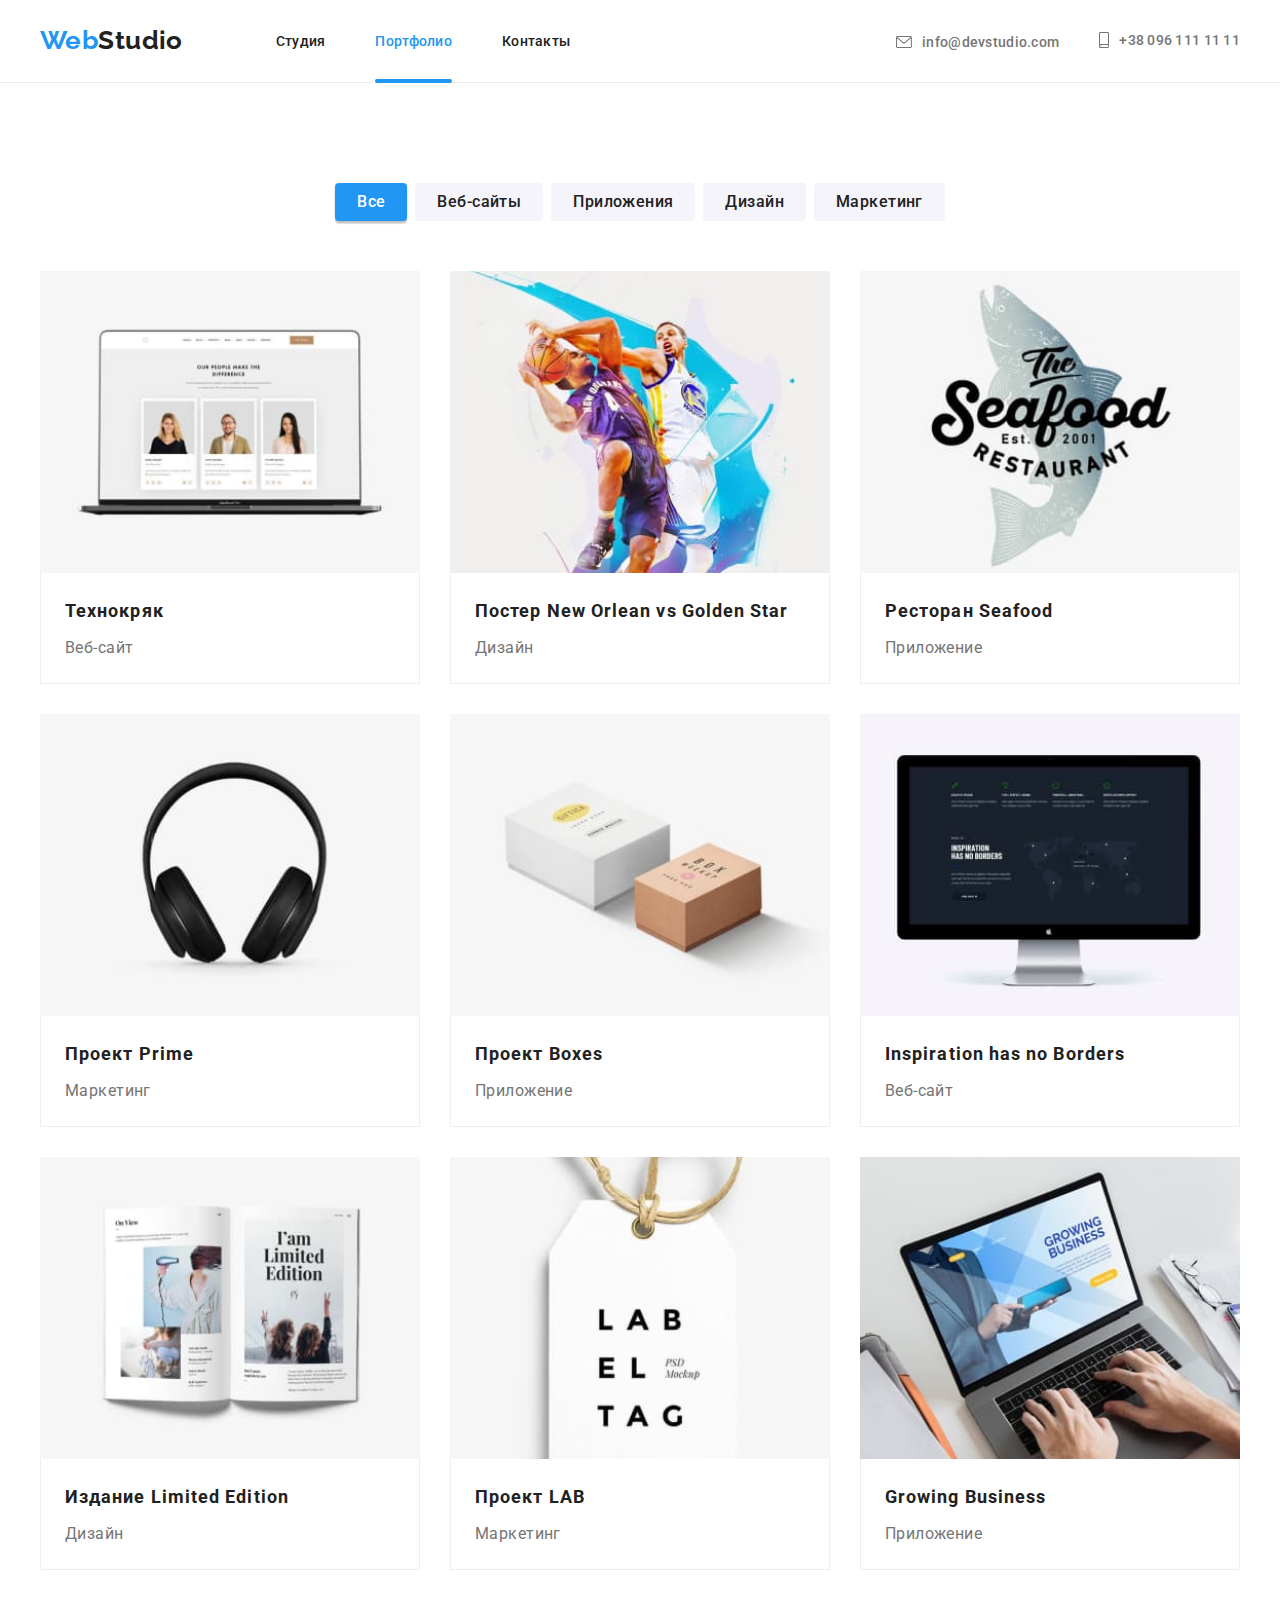
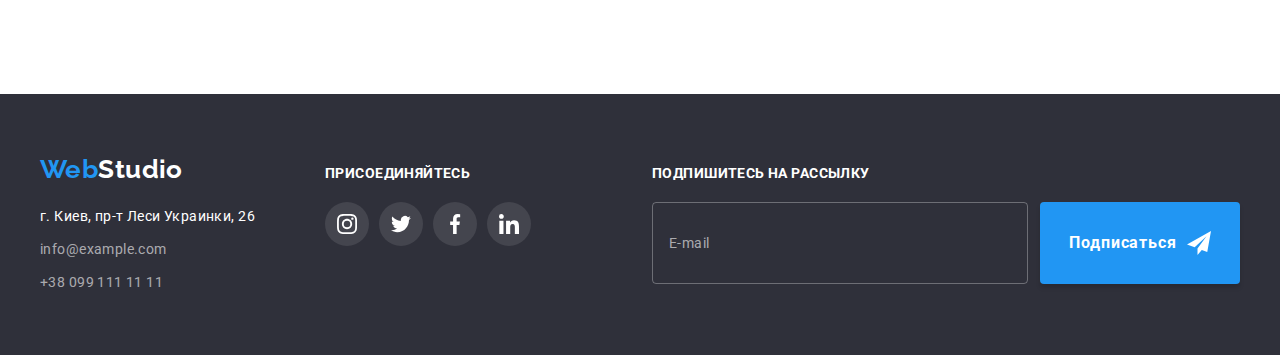
==== portfolio.html @ e760101a "добавляет адаптив к сайту" ====
<!DOCTYPE html>
<html lang="ru">

<head>
    <meta charset="UTF-8">
    <meta http-equiv="X-UA-Compatible" content="IE=edge">
    <meta name="viewport" content="width=device-width, initial-scale=1.0">
    <title>Домашня робота 8</title>
    <link rel="preconnect" href="https://fonts.googleapis.com">
    <link rel="preconnect" href="https://fonts.gstatic.com" crossorigin>
    <link
        href="https://fonts.googleapis.com/css2?family=Raleway:wght@700&family=Roboto:wght@400;500;700;900&display=swap"
        rel="stylesheet">
    <link rel="stylesheet" href="https://cdnjs.cloudflare.com/ajax/libs/modern-normalize/1.1.0/modern-normalize.min.css"
        integrity="sha512-wpPYUAdjBVSE4KJnH1VR1HeZfpl1ub8YT/NKx4PuQ5NmX2tKuGu6U/JRp5y+Y8XG2tV+wKQpNHVUX03MfMFn9Q=="
        crossorigin="anonymous" referrerpolicy="no-referrer" />
    <link rel="stylesheet" href="./css/main.min.css">
</head>

<body>
    <header class="header">
        <div class="container header__container">
            <nav class="navigation">
                <a class="header__logo logo" href="./index.html" lang="en"><span class="accent">Web</span>Studio</a>
                <ul class="site-nav list">
                    <li class="site-nav__item">
                        <a class="link site-nav__link" href="./index.html">Студия</a>
                    </li>
                    <li class="site-nav__item">
                        <a class="site-nav__link link site-nav__link--current" href="./portfolio.html">Портфолио</a>
                    </li>
                    <li class="site-nav__item">
                        <a class="site-nav__link link" href="">Контакты</a>
                    </li>
                </ul>
            </nav>
            <button class="menu-btn" type="button" aria-expanded="false" aria-label="Переключатель мобильного меню"
                data-menu-open>
                <svg width="40" height="40">
                    <use class="menu-btn__mobile-menu" href="./images/svg/sprite.svg#mobile-menu"></use>
                </svg>
            </button>

            <ul class="contacts list">
                <li class="contacts__item">
                    <a class="contacts__link link" href="mailto:info@devstudio.com">
                        <svg class="contacts__icon" width="16" height="12">
                            <use href="./images/svg/sprite.svg#mail"></use>
                        </svg>
                        info@devstudio.com</a>
                </li>
                <li class="contacts__item">
                    <a class="contacts__link link" href="tel:+380961111111">
                        <svg class="contacts__icon" width="10" height="16">
                            <use href="./images/svg/sprite.svg#smartphone"></use>
                        </svg>
                        +38 096 111 11 11</a>
                </li>
            </ul>
        </div>
        <div class="burger-menu" data-menu>
            <div class="mobile-menu__wrap">
                <button class="menu-btn menu-btn--close" type="button" aria-expanded="true"
                    aria-label="Переключатель мобильного меню" data-menu-close>
                    <svg width="40" height="40">
                        <use class="menu-btn__cross" href="./images/svg/sprite.svg#cross"></use>
                    </svg>
                </button>
                <ul class="mobile-menu list">
                    <li class="mobile-menu__item">
                        <a href="./index.html" class="mobile-menu__link link">Студия</a>
                    </li>
                    <li class="mobile-menu__item">
                        <a href="./portfolio.html" class="mobile-menu__link focus link">Портфолио</a>
                    </li>
                    <li class="mobile-menu__item">
                        <a href="" class="mobile-menu__link link">Контакты</a>
                    </li>
                </ul>
                <ul class="mobile-contacts list">
                    <li class="mobile-contacts__item">
                        <a href="tel:+38 096 111 11 11"
                            class="mobile-contacts__link link mobile-contacts__link--telephone">+38 096 111 11 11</a>
                    </li>
                    <li class="mobile-contacts__item">
                        <a href="mailto:info@devstudio.com" class="mobile-contacts__link link">info@devstudio.com</a>
                    </li>
                </ul>
                <ul class="mobile-social list">
                    <li class="mobile-social__item">
                        <a href="" class="mobile-social__link link">Instagram</a>
                    </li>
                    <li class="mobile-social__item">
                        <a href="" class="mobile-social__link link">Twitter</a>
                    </li>
                    <li class="mobile-social__item">
                        <a href="" class="mobile-social__link link">Facebook</a>
                    </li>
                    <li class="mobile-social__item">
                        <a href="" class="mobile-social__link link">LinkedIn</a>
                    </li>
                </ul>
            </div>
        </div>
    </header>

    <main>
        <section class="section section__portfolio">
            <div class="container">
                <h1 class="section__title visually-hidden">Портфолио</h1>
                <div class="only-mobile-inner">
                    <ul class="portfolio__buttons-list list">
                        <li class="portfolio__buttons-item">
                            <button type="button" class="portfolio__btn portfolio__btn--current">Все</button>
                        </li>
                        <li class="portfolio__buttons-item">
                            <button type="button" class="portfolio__btn">Веб-сайты</button>
                        </li>
                        <li class="portfolio__buttons-item">
                            <button type="button" class="portfolio__btn">Приложения</button>
                        </li>
                        <li class="portfolio__buttons-item">
                            <button type="button" class="portfolio__btn">Дизайн</button>
                        </li>
                        <li class="portfolio__buttons-item">
                            <button type="button" class="portfolio__btn">Маркетинг</button>
                        </li>
                    </ul>
                </div>

                <ul class="portfolio__examples-list list">
                    <li class="portfolio__item">
                        <a href="" class="portfolio__link">
                            <div class="portfolio__img-wrap">
                                <img class="portfolio__img" src="./images/portfolio/portfolio-img-1.jpg" alt="Пример работ 1" width="370" height="294">
                                <p class="portfolio__overlay">
                                    Технокряк это современная площадка распространения коронавируса. Компании используют эту платформу для цифрового
                                    шпионажа и атак на защищённые сервера конкурентов.
                                </p>
                            </div>
                            <div class="portfolio__wrap">
                                <h2 class="portfolio__subtitle">Технокряк</h2>
                                <p class="portfolio__text">Веб-сайт</p>
                            </div>
                        </a>
                    </li>
                    <li class="portfolio__item">
                        <a href="" class="portfolio__link">
                            <div class="portfolio__img-wrap">
                                <img class="portfolio__img" src="./images/portfolio/portfolio-img-2.jpg" alt="Пример работ 2" width="370" height="294">
                                <p class="portfolio__overlay">
                                    Lorem ipsum dolor sit amet consectetur adipisicing elit. Provident nemo qui atque culpa nostrum autem at repellat delectus explicabo accusantium!
                                </p>
                            </div>
                            <div class="portfolio__wrap">
                                <h2 class="portfolio__subtitle">Постер <span lang="en">New Orlean vs Golden Star</span></h2>
                                <p class="portfolio__text">Дизайн</p>
                            </div>
                        </a>
                    </li>
                    <li class="portfolio__item">
                        <a href="" class="portfolio__link">
                            <div class="portfolio__img-wrap">
                                <img class="portfolio__img" src="./images/portfolio/portfolio-img-3.jpg" alt="Пример работ 3" width="370" height="294">
                                <p class="portfolio__overlay">
                                    Lorem ipsum dolor sit amet consectetur adipisicing elit. Eligendi ullam quam veritatis quae laudantium totam fuga, adipisci deserunt necessitatibus hic.
                                </p>
                            </div>
                            <div class="portfolio__wrap">
                                <h2 class="portfolio__subtitle">Ресторан <span lang="en">Seafood</span></h2>
                                <p class="portfolio__text">Приложение</p>
                            </div>
                        </a>
                    </li>
                    <li class="portfolio__item">
                        <a href="" class="portfolio__link">
                            <div class="portfolio__img-wrap">
                                <img class="portfolio__img" src="./images/portfolio/portfolio-img-4.jpg" alt="Пример работ 4" width="370" height="294">
                                <p class="portfolio__overlay">
                                    Lorem ipsum dolor sit amet, consectetur adipisicing elit. Similique dolore quia excepturi natus praesentium ducimus, eligendi quos culpa voluptatum provident.
                                </p>
                            </div>
                            <div class="portfolio__wrap">
                                <h2 class="portfolio__subtitle">Проект <span lang="en">Prime</span></h2>
                                <p class="portfolio__text">Маркетинг</p>
                            </div>
                        </a>
                    </li>
                    <li class="portfolio__item">
                        <a href="" class="portfolio__link">
                            <div class="portfolio__img-wrap">
                                <img class="portfolio__img" src="./images/portfolio/portfolio-img-5.jpg" alt="Пример работ 5" width="370" height="294">
                                <p class="portfolio__overlay">
                                    Lorem ipsum dolor sit amet consectetur adipisicing elit. Magni harum accusamus ab reprehenderit voluptatibus pariatur placeat nobis, at tenetur perferendis.
                                </p>
                            </div>
                            <div class="portfolio__wrap">
                                <h2 class="portfolio__subtitle">Проект <span lang="en">Boxes</span></h2>
                                <p class="portfolio__text">Приложение</p>
                            </div>
                        </a>
                    </li>
                    <li class="portfolio__item">
                        <a href="" class="portfolio__link">
                            <div class="portfolio__img-wrap">
                                <img class="portfolio__img" src="./images/portfolio/portfolio-img-6.jpg" alt="Пример работ 6" width="370" height="294">
                                <p class="portfolio__overlay">
                                    Lorem ipsum dolor sit amet consectetur adipisicing elit. Cum placeat explicabo numquam praesentium necessitatibus, voluptatem tempore laborum sequi quos ratione?
                                </p>
                            </div>
                            <div class="portfolio__wrap">
                                <h2 class="portfolio__subtitle"><span lang="en">Inspiration has no Borders</span></h2>
                                <p class="portfolio__text">Веб-сайт</p>
                            </div>
                        </a>
                    </li>
                    <li class="portfolio__item">
                        <a href="" class="portfolio__link">
                            <div class="portfolio__img-wrap">
                                <img class="portfolio-img" src="./images/portfolio/portfolio-img-7.jpg" alt="Пример работ 7" width="370" height="294">
                                <p class="portfolio__overlay">
                                    Lorem ipsum dolor sit amet consectetur adipisicing elit. Repellat dolore quos omnis delectus recusandae fugit, sed commodi nostrum doloremque numquam!
                                </p>
                            </div>
                            <div class="portfolio__wrap">
                                <h2 class="portfolio__subtitle">Издание <span lang="en">Limited Edition</span></h2>
                                <p class="portfolio__text">Дизайн</p>
                            </div>
                        </a>
                    </li>
                    <li class="portfolio__item">
                        <a href="" class="portfolio__link">
                            <div class="portfolio__img-wrap">
                                <img class="portfolio-img" src="./images/portfolio/portfolio-img-8.jpg" alt="Пример работ 8" width="370" height="294">
                                <p class="portfolio__overlay">
                                    Lorem ipsum dolor sit amet consectetur adipisicing elit. Qui officia eius quas suscipit architecto vero magnam officiis eaque dolorum nostrum.
                                </p>
                            </div>
                            <div class="portfolio__wrap">
                                <h2 class="portfolio__subtitle">Проект <span lang="en">LAB</span></h2>
                                <p class="portfolio__text">Маркетинг</p>
                            </div>
                        </a>
                    </li>
                    <li class="portfolio__item">
                        <a href="" class="portfolio__link">
                            <div class="portfolio__img-wrap">
                                <img class="portfolio__img" src="./images/portfolio/portfolio-img-9.jpg" alt="Пример работ 9" width="370" height="294">
                                <p class="portfolio__overlay">
                                    Lorem ipsum dolor sit amet consectetur adipisicing elit. In est odio voluptate soluta temporibus numquam quisquam suscipit voluptatibus molestiae illum.
                                </p>
                            </div>
                            <div class="portfolio__wrap">
                                <h2 class="portfolio__subtitle"><span lang="en">Growing Business</span></h2>
                                <p class="portfolio__text">Приложение</p>
                            </div>
                        </a>
                    </li>
                </ul>
            </div>
        </section>
    </main>

    <footer class="footer">
        <div class="container footer__container">
            <div class="footer__left-side">
                <div class="footer__contacts">
                    <a class="footer__logo logo" href="./index.html" lang="en"><span class="accent">Web</span>Studio</a>
                    <address>
                        <ul class="footer__list list">
                            <li class="footer__item">
                                <a href="https://goo.gl/maps/KLnqrrv6EtDEiS7Q8"
                                    class="footer__link footer__link--address">г. Киев, пр-т Леси Украинки,
                                    26</a>
                            </li>
                            <li class="footer__item">
                                <a href="mailto:info@example.com" class="footer__link">info@example.com</a>
                            </li>
                            <li class="footer__item">
                                <a href="tel:+380991111111" class="footer__link">+38 099 111 11 11</a>
                            </li>
                        </ul>
                    </address>
                </div>
                <div class="footer__social-inner">
                    <h3 class="footer__subtitle">Присоединяйтесь</h3>
                    <ul class="footer__social-list list">
                        <li class="footer__social-item">
                            <a href="" class="footer__social-link">
                                <svg class="footer__social-icon" width="20" height="20">
                                    <use href="./images/svg/sprite.svg#instagram"></use>
                                </svg>
                            </a>
                        </li>
                        <li class="footer__social-item">
                            <a href="" class="footer__social-link">
                                <svg class="footer__social-icon" width="20" height="20">
                                    <use href="./images/svg/sprite.svg#twitter"></use>
                                </svg>
                            </a>
                        </li>
                        <li class="footer__social-item">
                            <a href="" class="footer__social-link">
                                <svg class="footer__social-icon" width="20" height="20">
                                    <use href="./images/svg/sprite.svg#facebook"></use>
                                </svg>
                            </a>
                        </li>
                        <li class="footer__social-item">
                            <a href="" class="footer__social-link">
                                <svg class="footer__social-icon" width="20" height="20">
                                    <use href="./images/svg/sprite.svg#linkedin"></use>
                                </svg>
                            </a>
                        </li>
                    </ul>
                </div>
            </div>
            <div class="footer__subscribe">
                <form class="footer__form">
                    <h3 class="footer__subtitle">Подпишитесь на рассылку</h3>
                    <div class="footer__form-wrap">
                        <input class="footer__input" type="email" name="email" id="email" placeholder="E-mail">
                        <button class="btn" type="submit">Подписаться
                            <svg class="footer__send-icon" width="24" height="24">
                                <use href="./images/svg/sprite.svg#icon-send"></use>
                            </svg>
                        </button>
                    </div>
                </form>
            </div>
        </div>
    </footer>
    <script src="./js/modal.js"></script>
    <script src="./js/mobile-menu.js"></script>
    </body>
    
    </html>
---- css/main.min.css ----
:root{--primary-bg-color: #ffffff;--secondary-bg-color: #2f303a;--primary-color: #212121;--secondary-color: #757575;--accent-color: #2196f3;--main-color: #ffffff;--transparent-color: rgba(255, 255, 255, 0.6);--btn-hover-color: #188ce8;--portfolio-btn-color: #f5f4fa;--our-team-bg-color: #f5f4fa;--border-color: #eeeeee;--icons-color: #afb1b8;--icons-transparent-color: rgba(255, 255, 255, 0.1);--input-border-color: rgba(255, 255, 255, 0.3);--modal-input-border-color: rgba(33, 33, 33, 0.2);--animation: 250ms cubic-bezier(0.4, 0, 0.2, 1)}.visually-hidden{position:absolute;width:1px;height:1px;margin:-1px;padding:0;overflow:hidden;border:0;clip:rect(0 0 0 0)}body{margin:0;background-color:var(--primary-bg-color);color:var(--primary-color);font-family:'Roboto', sans-serif;font-size:14px;line-height:1.71;letter-spacing:0.03em}h1,h2,h3,h4,h5,h6,p{margin-top:0;margin-bottom:0}ol,ul{padding-left:0;margin-top:0;margin-bottom:0}img{display:block;width:100%;height:auto}.list{list-style:none}.link{font-weight:500;line-height:1.2;letter-spacing:0.02em;text-decoration:none}.accent{color:var(--accent-color)}.container{margin-right:auto;margin-left:auto;padding-right:15px;padding-left:15px}@media screen and (min-width: 480px){.container{width:480px}}@media screen and (min-width: 768px){.container{width:768px}}@media screen and (min-width: 1200px){.container{width:1200px}}.section{padding-top:60px;padding-bottom:60px}.section__title{margin-bottom:30px;text-align:center;font-size:28px;line-height:1.18}@media screen and (min-width: 1200px){.section{padding-top:94px;padding-bottom:94px}.section__title{margin-bottom:50px;font-size:36px;line-height:1.16}}.header{position:relative;border-bottom:1px solid var(--border-color)}.header__logo{padding-top:16px;padding-bottom:16px;color:var(--primary-color)}.logo{display:inline-block;font-family:'Raleway', sans-serif;font-weight:700;font-size:26px;line-height:1.2;text-decoration:none}.header__container{display:-webkit-box;display:-ms-flexbox;display:flex;-webkit-box-align:center;-ms-flex-align:center;align-items:center}@media screen and (max-width: 767px){.header__container{-webkit-box-pack:justify;-ms-flex-pack:justify;justify-content:space-between}.site-nav{display:none}.contacts{display:none}}@media screen and (min-width: 768px){.header__logo{margin-right:88px;padding-top:24px;padding-bottom:26px}.header .navigation{display:-webkit-box;display:-ms-flexbox;display:flex;-webkit-box-align:center;-ms-flex-align:center;align-items:center}.header .site-nav{display:-webkit-box;display:-ms-flexbox;display:flex}.header .site-nav__item:not(:last-child){margin-right:50px}.header .site-nav__link{position:relative;display:block;padding-top:32px;padding-bottom:32px;color:var(--primary-color);-webkit-transition:color var(--animation);transition:color var(--animation)}.header .site-nav__link--current::after{content:'';display:block;position:absolute;bottom:0;left:0;width:100%;height:4px;background-color:var(--accent-color);border-radius:2px;-webkit-transform:translateY(1px);transform:translateY(1px)}.header .site-nav__link--current,.header .site-nav__link:hover,.header .site-nav__link:focus{color:var(--accent-color)}.header .contacts{margin-left:auto}}@media screen and (min-width: 768px) and (min-width: 768px) and (max-width: 1199px){.header .contacts__item:not(:last-child){margin-bottom:10px}}@media screen and (min-width: 768px){.header .contacts__icon{margin-right:8px;fill:currentColor}.header .contacts__link{display:-webkit-box;display:-ms-flexbox;display:flex;-webkit-box-align:center;-ms-flex-align:center;align-items:center;color:var(--secondary-color);font-size:12px;line-height:1.16;-webkit-transition:color var(--animation);transition:color var(--animation)}.header .contacts__link:hover,.header .contacts__link:focus{color:var(--accent-color)}}@media screen and (min-width: 1200px){.header__logo{margin-right:93px}.header .contacts{display:-webkit-box;display:-ms-flexbox;display:flex;-webkit-box-align:baseline;-ms-flex-align:baseline;align-items:baseline}.header .contacts__item:not(:last-child){margin-right:40px}.header .contacts__icon{margin-right:10px}.header .contacts__link{padding-top:32px;padding-bottom:32px;font-size:14px}}@media screen and (max-width: 767px){.burger-menu{position:fixed;top:0;left:0;width:100%;height:100vh;z-index:2;background-color:var(--main-color);-webkit-transform:translateY(-100%);transform:translateY(-100%);-webkit-transition:-webkit-transform var(--animation);transition:-webkit-transform var(--animation);transition:transform var(--animation);transition:transform var(--animation), -webkit-transform var(--animation)}.burger-menu.is-open{-webkit-transform:translateY(0%);transform:translateY(0%)}.mobile-menu__wrap{position:relative;max-width:480px;height:100%;display:-webkit-box;display:-ms-flexbox;display:flex;-webkit-box-orient:vertical;-webkit-box-direction:normal;-ms-flex-direction:column;flex-direction:column;-webkit-box-pack:justify;-ms-flex-pack:justify;justify-content:space-between;padding:48px 40px;margin-right:auto;margin-left:auto}.mobile-menu__item{margin-bottom:32px}.mobile-menu__link{color:var(--primary-color);font-weight:500;font-size:40px;-webkit-transition:color var(--animation);transition:color var(--animation)}.mobile-menu__link:hover,.mobile-menu__linkfocus,.mobile-menu__link.focus{color:var(--accent-color)}.mobile-contacts__item{margin-bottom:32px}.mobile-contacts__link{color:var(--secondary-color);font-weight:500;font-size:24px;-webkit-transition:color var(--animation);transition:color var(--animation)}.mobile-contacts__link--telephone{color:var(--accent-color);font-size:34px}.mobile-contacts__link:hover,.mobile-contacts__linkfocus,.mobile-contacts__link.focus{color:var(--accent-color)}.mobile-social{display:-webkit-box;display:-ms-flexbox;display:flex;-ms-flex-wrap:wrap;flex-wrap:wrap}.mobile-social__item{position:relative}.mobile-social__item:not(:last-child):after{content:'';display:block;position:absolute;top:0;right:-10px;width:1px;height:22px;background-color:var(--modal-input-border-color)}.mobile-social__item:not(:last-child){margin-right:20px}.mobile-social__link{color:var(--accent-color);font-weight:500;font-size:18px;line-height:1.22;-webkit-transition:color var(--animation);transition:color var(--animation)}.mobile-social__link:hover,.mobile-social__linkfocus{color:var(--primary-color)}}@media screen and (min-width: 768px){.burger-menu{display:none}}.hero{margin-right:auto;margin-left:auto;text-align:center;padding-top:118px;padding-bottom:118px;background-color:var(--secondary-bg-color);background-image:-webkit-gradient(linear, left top, left bottom, from(rgba(47,48,58,0.4)), to(rgba(47,48,58,0.4))),url(../images/bg-img.jpg);background-image:linear-gradient(rgba(47,48,58,0.4), rgba(47,48,58,0.4)),url(../images/bg-img.jpg);background-repeat:no-repeat;background-size:cover;background-position:center center}.hero__title{color:var(--main-color);font-weight:900;font-size:26px;line-height:1.62;text-align:center;letter-spacing:0.06em;text-transform:uppercase;margin-bottom:30px}@media screen and (min-width: 1200px){.hero{max-height:600px;max-width:1600px;padding-top:200px;padding-bottom:200px}__title{margin-bottom:40px;font-size:44px;line-height:1.36}}.benefits__wrap-icon{display:-webkit-box;display:-ms-flexbox;display:flex;-webkit-box-align:center;-ms-flex-align:center;align-items:center;-webkit-box-pack:center;-ms-flex-pack:center;justify-content:center;height:120px;margin-bottom:30px;background-color:var(--our-team-bg-color);border-radius:4px}.benefits__subtitle{margin-bottom:10px;font-size:14px;line-height:1.14;text-transform:uppercase}.benefits__description{color:var(--secondary-color);font-size:14px;line-height:1.71}@media screen and (max-width: 767px){.benefits__item:not(:last-child){margin-bottom:30px}.benefits__subtitle{text-align:center}}@media screen and (min-width: 768px){.benefits__list{display:-webkit-box;display:-ms-flexbox;display:flex}}@media screen and (min-width: 768px) and (min-width: 768px) and (max-width: 1199px){.benefits__list{-ms-flex-wrap:wrap;flex-wrap:wrap}}@media screen and (min-width: 768px) and (min-width: 768px) and (max-width: 1199px){.benefits__item{width:calc((100% - 30px) / 2)}.benefits__item:nth-child(2n-1){margin-right:30px}.benefits__item:not(:nth-last-child(-n+2)){margin-bottom:30px}}@media screen and (min-width: 1200px){.benefits__item{width:calc((100% - 90px) / 4)}.benefits__item:not(:last-child){margin-right:30px}}.section__we-do{padding-top:0}.we-do__list{display:-webkit-box;display:-ms-flexbox;display:flex;-webkit-box-pack:justify;-ms-flex-pack:justify;justify-content:space-between}.we-do__item{position:relative}.we-do__img-title{position:absolute;bottom:0;left:0;display:-webkit-box;display:-ms-flexbox;display:flex;-webkit-box-pack:center;-ms-flex-pack:center;justify-content:center;-webkit-box-align:center;-ms-flex-align:center;align-items:center;width:100%;height:70px;background:rgba(47,48,58,0.8);font-size:14px;font-weight:700;line-height:1.14;letter-spacing:0.03em;text-transform:uppercase;color:var(--main-color)}@media screen and (max-width: 1199px){.section.section__we-do{display:none}}.our-team{background-color:var(--our-team-bg-color)}.our-team__item{text-align:center;background-color:var(--main-color);-webkit-box-shadow:0px 1px 3px rgba(0,0,0,0.12),0px 1px 1px rgba(0,0,0,0.14),0px 2px 1px rgba(0,0,0,0.2);box-shadow:0px 1px 3px rgba(0,0,0,0.12),0px 1px 1px rgba(0,0,0,0.14),0px 2px 1px rgba(0,0,0,0.2);border-radius:0px 0px 4px 4px}.our-team__wrap{padding-top:30px;padding-bottom:24px}.our-team__subtitle{margin-bottom:10px;font-weight:500;font-size:16px;line-height:1.18}.our-team__text{margin-bottom:16px;color:var(--secondary-color);font-size:16px;line-height:1.18}.our-team__social-list{display:-webkit-box;display:-ms-flexbox;display:flex;-webkit-box-pack:center;-ms-flex-pack:center;justify-content:center}.our-team__social-link{display:-webkit-box;display:-ms-flexbox;display:flex;-webkit-box-pack:center;-ms-flex-pack:center;justify-content:center;-webkit-box-align:center;-ms-flex-align:center;align-items:center;width:44px;height:44px;border-radius:50%;-webkit-transition:background-color var(--animation);transition:background-color var(--animation)}.our-team__social-link:hover,.our-team__social-link:focus{background-color:var(--accent-color)}.our-team__icon{fill:var(--icons-color);-webkit-transition:fill var(--animation);transition:fill var(--animation)}.our-team__social-link:hover .our-team__icon,.our-team__social-link:focus .our-team__icon{fill:var(--main-color)}@media screen and (max-width: 767px){.our-team__item:not(:last-child){margin-bottom:30px}.our-team__social-link:not(:last-child){margin-right:10px}}@media screen and (min-width: 768px){.our-team__list{display:-webkit-box;display:-ms-flexbox;display:flex}}@media screen and (min-width: 768px) and (min-width: 768px) and (max-width: 1199px){.our-team__list{-ms-flex-wrap:wrap;flex-wrap:wrap}}@media screen and (min-width: 768px) and (min-width: 768px) and (max-width: 1199px){.our-team__item{width:calc((100% - 30px) / 2)}.our-team__item:nth-child(2n-1){margin-right:30px}.our-team__item:not(:nth-last-child(-n+2)){margin-bottom:30px}}@media screen and (min-width: 1200px){.our-team__list{display:-webkit-box;display:-ms-flexbox;display:flex}.our-team__item{width:calc((100% - 90px) / 4)}.our-team__item:not(:last-child){margin-right:30px}.our-team__wrap{padding:30px 32px}.our-team__social-list{-webkit-box-pack:justify;-ms-flex-pack:justify;justify-content:space-between}}.clients__list{display:-webkit-box;display:-ms-flexbox;display:flex}.clients__link{display:-webkit-box;display:-ms-flexbox;display:flex;-webkit-box-pack:center;-ms-flex-pack:center;justify-content:center;-webkit-box-align:center;-ms-flex-align:center;align-items:center;height:92px;color:var(--icons-color);border:1px solid var(--icons-color);border-radius:4px;-webkit-transition:color var(--animation),border var(--animation);transition:color var(--animation),border var(--animation)}.clients__link:hover,.clients__link:focus{color:var(--accent-color);border:1px solid var(--accent-color)}.clients__icon{fill:currentColor}@media screen and (max-width: 767px){.clients__list{-ms-flex-wrap:wrap;flex-wrap:wrap}.clients__item{width:calc((100% - 30px) / 2)}.clients__item:nth-child(2n-1){margin-right:30px}.clients__item:not(:nth-last-child(-n+2)){margin-bottom:30px}}@media screen and (min-width: 768px) and (max-width: 1199px){.clients__list{-ms-flex-wrap:wrap;flex-wrap:wrap}.clients__item{width:calc((100% - 2 * 30px) / 3)}.clients__item:not(:nth-child(3n)){margin-right:30px}.clients__item:nth-child(-n+3){margin-bottom:30px}}@media screen and (min-width: 1200px){.clients__item{width:calc((100% - 5 * 30px) / 6)}.clients__item:not(:last-child){margin-right:30px}}.footer{padding-top:60px;padding-bottom:60px;background-color:var(--secondary-bg-color)}.footer__logo{display:inline-block;margin-bottom:20px;color:var(--main-color)}.footer__subtitle{margin-bottom:20px;color:var(--main-color);font-size:14px;line-height:1.14;text-transform:uppercase}.footer__social-list{display:-webkit-box;display:-ms-flexbox;display:flex}.footer__social-item:not(:last-child){margin-right:10px}.footer__social-link{display:-webkit-box;display:-ms-flexbox;display:flex;-webkit-box-pack:center;-ms-flex-pack:center;justify-content:center;-webkit-box-align:center;-ms-flex-align:center;align-items:center;width:44px;height:44px;background-color:var(--icons-transparent-color);border-radius:50%;-webkit-transition:background-color var(--animation);transition:background-color var(--animation)}.footer__social-link:hover,.footer__social-link:focus{background-color:var(--accent-color)}.footer__social-icon{fill:var(--main-color)}.footer__item:not(:last-child){margin-bottom:8px}.footer__link{color:var(--transparent-color);font-style:normal;text-decoration:none;-webkit-transition:color var(--animation);transition:color var(--animation)}.footer__link:hover,.footer__link:focus,.footer__link--address:hover,.footer__link--address:focus{color:var(--accent-color)}.footer__link--address{color:var(--main-color)}.footer__input{width:100%;height:50px;padding:15px 16px;font-family:inherit;font-weight:400;font-size:14px;line-height:1.25;letter-spacing:0.03em;color:var(--main-color);outline:none;border:1px solid var(--input-border-color);border-radius:4px;background-color:transparent;-webkit-transition:border var(--animation);transition:border var(--animation)}.footer__input:hover,.footer__input:focus{border:1px solid var(--accent-color)}.footer__input::-webkit-input-placeholder{font-family:inherit;font-weight:400;font-size:14px;line-height:1.25;letter-spacing:0.03em;color:var(--transparent-color)}.footer__input:-ms-input-placeholder{font-family:inherit;font-weight:400;font-size:14px;line-height:1.25;letter-spacing:0.03em;color:var(--transparent-color)}.footer__input::-ms-input-placeholder{font-family:inherit;font-weight:400;font-size:14px;line-height:1.25;letter-spacing:0.03em;color:var(--transparent-color)}.footer__input::placeholder{font-family:inherit;font-weight:400;font-size:14px;line-height:1.25;letter-spacing:0.03em;color:var(--transparent-color)}.footer__send-icon{margin-left:10px}@media screen and (max-width: 767px){.footer__container{text-align:center}.footer__social-inner{margin-bottom:60px}.footer__social-list{-webkit-box-pack:center;-ms-flex-pack:center;justify-content:center}.footer__list{margin-bottom:60px}.footer__input{margin-bottom:20px}}@media screen and (min-width: 768px) and (max-width: 1199px){.footer__left-side{display:-webkit-box;display:-ms-flexbox;display:flex;-ms-flex-pack:distribute;justify-content:space-around;margin-bottom:60px}.footer__contacts,.footer__social-inner,.footer__subscribe{text-align:center}.footer__input{width:450px;margin-bottom:20px}}@media screen and (min-width: 1200px){.footer__container{display:-webkit-box;display:-ms-flexbox;display:flex;-webkit-box-align:baseline;-ms-flex-align:baseline;align-items:baseline}.footer__left-side{display:-webkit-box;display:-ms-flexbox;display:flex;-webkit-box-align:baseline;-ms-flex-align:baseline;align-items:baseline;width:50%}.footer__social-inner{margin-left:70px}.footer__item:not(:last-child){margin-bottom:9px}.footer__subscribe{width:49%;margin-left:auto}.footer__form-wrap{display:-webkit-box;display:-ms-flexbox;display:flex;margin-left:auto}.footer__input{width:358px;margin-right:12px}}.portfolio__link{display:block;text-decoration:none;-webkit-transition:-webkit-box-shadow var(--animation);transition:-webkit-box-shadow var(--animation);transition:box-shadow var(--animation);transition:box-shadow var(--animation), -webkit-box-shadow var(--animation)}.portfolio__link:hover,.portfolio__link:focus{-webkit-box-shadow:0px 1px 1px rgba(0,0,0,0.12),0px 4px 4px rgba(0,0,0,0.06),1px 4px 6px rgba(0,0,0,0.16);box-shadow:0px 1px 1px rgba(0,0,0,0.12),0px 4px 4px rgba(0,0,0,0.06),1px 4px 6px rgba(0,0,0,0.16)}.portfolio__buttons-list{display:-webkit-box;display:-ms-flexbox;display:flex;-ms-flex-wrap:wrap;flex-wrap:wrap;margin-bottom:40px}.portfolio__buttons-item:not(:last-child){margin-right:8px}.portfolio__item:not(:last-child){margin-bottom:30px}.portfolio__img-wrap{position:relative;overflow:hidden}.portfolio__overlay{position:absolute;top:0;left:0;width:100%;height:100%;padding:63px 24px;background-color:rgba(33,150,243,0.9);font-size:18px;line-height:1.56;letter-spacing:0.03em;color:var(--main-color);-webkit-transform:translateY(101%);transform:translateY(101%);-webkit-transition:-webkit-transform var(--animation);transition:-webkit-transform var(--animation);transition:transform var(--animation);transition:transform var(--animation), -webkit-transform var(--animation);overflow:auto}.portfolio__link:hover .portfolio__overlay,.portfolio__link:focus .portfolio__overlay{-webkit-transform:translateY(0);transform:translateY(0)}.portfolio__wrap{border-left:1px solid var(--border-color);border-bottom:1px solid var(--border-color);border-right:1px solid var(--border-color);padding:20px 24px}.portfolio__subtitle{margin-bottom:4px;color:var(--primary-color);font-size:18px;line-height:2;letter-spacing:0.06em}.portfolio__text{color:var(--secondary-color);font-size:16px;line-height:1.88}@media screen and (max-width: 767px){.only-mobile-inner{margin-bottom:-15px}.portfolio__buttons-item:not(:last-child){margin-bottom:15px}}@media screen and (min-width: 768px){.portfolio__buttons-list{margin-bottom:30px;-webkit-box-pack:center;-ms-flex-pack:center;justify-content:center}.portfolio__examples-list{display:-webkit-box;display:-ms-flexbox;display:flex;-ms-flex-wrap:wrap;flex-wrap:wrap}}@media screen and (min-width: 768px) and (max-width: 1199px){.portfolio__item{display:-webkit-box;display:-ms-flexbox;display:flex;width:calc((100% - 1 * 30px) / 2)}.portfolio__item:not(:nth-child(2n)){margin-right:30px}.portfolio__item:not(:nth-last-child(-n+2)){margin-bottom:30px}.portfolio__link{display:-webkit-box;display:-ms-flexbox;display:flex;-webkit-box-orient:vertical;-webkit-box-direction:normal;-ms-flex-direction:column;flex-direction:column}.portfolio__wrap{-webkit-box-flex:1;-ms-flex-positive:1;flex-grow:1}}@media screen and (min-width: 1200px){.section__portfolio{padding-top:100px}.portfolio__buttons-list{margin-bottom:50px}.portfolio__examples-list{display:-webkit-box;display:-ms-flexbox;display:flex;-ms-flex-wrap:wrap;flex-wrap:wrap}.portfolio__item{width:calc((100% - 2 * 30px) / 3)}.portfolio__item:not(:nth-child(3n)){margin-right:30px}.portfolio__item:not(:nth-last-child(-n+3)){margin-bottom:30px}}.btn{min-width:200px;min-height:50px;display:-webkit-box;display:-ms-flexbox;display:flex;-webkit-box-align:center;-ms-flex-align:center;align-items:center;-webkit-box-pack:center;-ms-flex-pack:center;justify-content:center;padding:1px 10px;margin-left:auto;margin-right:auto;-webkit-appearance:none;-moz-appearance:none;appearance:none;font-family:inherit;font-weight:700;font-size:16px;line-height:1.88;letter-spacing:0.06em;color:var(--main-color);background-color:var(--accent-color);border-radius:4px;border:none;cursor:pointer;-webkit-box-shadow:0px 4px 4px rgba(0,0,0,0.15);box-shadow:0px 4px 4px rgba(0,0,0,0.15);-webkit-transition:background-color var(--animation);transition:background-color var(--animation)}.btn:hover,.btn:focus{background-color:var(--btn-hover-color)}.portfolio__btn{padding:6px 22px;font-family:inherit;font-weight:500;font-size:16px;line-height:1.62;letter-spacing:inherit;color:var(--primary-color);cursor:pointer;background-color:var(--portfolio-btn-color);border:none;border-radius:4px;-webkit-transition:color var(--animation),background-color var(--animation),-webkit-box-shadow var(--animation);transition:color var(--animation),background-color var(--animation),-webkit-box-shadow var(--animation);transition:color var(--animation),background-color var(--animation),box-shadow var(--animation);transition:color var(--animation),background-color var(--animation),box-shadow var(--animation),-webkit-box-shadow var(--animation)}.portfolio__btn--current,.portfolio__btn:hover,.portfolio__btn:focus{color:var(--main-color);background-color:var(--accent-color);-webkit-box-shadow:0px 3px 1px rgba(0,0,0,0.1),0px 1px 2px rgba(0,0,0,0.08),0px 2px 2px rgba(0,0,0,0.12);box-shadow:0px 3px 1px rgba(0,0,0,0.1),0px 1px 2px rgba(0,0,0,0.08),0px 2px 2px rgba(0,0,0,0.12)}.menu-btn{padding:0;border:none;background-color:transparent;line-height:0}.menu-btn__cross{-webkit-transition:fill var(--animation);transition:fill var(--animation)}.menu-btn__mobile-menu{-webkit-transition:fill var(--animation);transition:fill var(--animation)}.menu-btn--close{position:absolute;top:15px;right:15px}.menu-btn:hover .menu-btn__cross,.menu-btn:focus .menu-btn__cross,.menu-btn:hover .menu-btn__mobile-menu,.menu-btn:focus .menu-btn__mobile-menu{fill:var(--accent-color)}@media screen and (min-width: 768px){.menu-btn{display:none}}.backdrop{position:fixed;z-index:2;top:0;left:0;width:100%;height:100%;background-color:rgba(0,0,0,0.2);opacity:1;overflow-y:scroll;-webkit-transition:opacity var(--animation),visibility var(--animation);transition:opacity var(--animation),visibility var(--animation)}.backdrop.is-hidden{visibility:hidden;opacity:0;pointer-events:none}.modal{position:absolute;top:50%;left:50%;max-width:450px;max-height:80%;padding:40px;overflow:auto;text-align:left;-webkit-transform:translate(-50%, -50%);transform:translate(-50%, -50%);background-color:var(--primary-bg-color);-webkit-box-shadow:0px 1px 3px rgba(0,0,0,0.12),0px 1px 1px rgba(0,0,0,0.14),0px 2px 1px rgba(0,0,0,0.2);box-shadow:0px 1px 3px rgba(0,0,0,0.12),0px 1px 1px rgba(0,0,0,0.14),0px 2px 1px rgba(0,0,0,0.2);border-radius:4px}.modal__close{position:absolute;top:8px;right:8px;width:30px;height:30px;display:-webkit-box;display:-ms-flexbox;display:flex;-webkit-box-pack:center;-ms-flex-pack:center;justify-content:center;-webkit-box-align:center;-ms-flex-align:center;align-items:center;background-color:var(--primary-bg-color);border:1px solid rgba(0,0,0,0.1);border-radius:50%;cursor:pointer}.modal__close-icon{-webkit-transition:fill var(--animation);transition:fill var(--animation)}.modal__close:hover .modal__close-icon,.modal__close:focus .modal__close-icon{fill:var(--accent-color)}.modal__title{display:block;margin-bottom:12px;text-align:center;font-size:20px;line-height:1.5}.modal__label{display:block;margin-bottom:10px}.modal__label--big-margin{margin-bottom:20px}.modal__checkbox-label{position:relative;display:-webkit-box;display:-ms-flexbox;display:flex;-webkit-box-align:center;-ms-flex-align:center;align-items:center;margin-bottom:30px}.modal__text{margin-bottom:4px;font-size:12px;line-height:1.16;letter-spacing:0.01em;color:var(--secondary-color)}.modal__input-wrap{position:relative;display:block}.modal__input{width:100%;height:40px;padding:12px 12px 12px 42px;outline:none;border:1px solid var(--modal-input-border-color);border-radius:4px;-webkit-transition:bordervar(--animation);transition:bordervar(--animation)}.modal__input:hover,.modal__input:focus{border:1px solid var(--accent-color)}.modal__textarea{width:100%;height:120px;padding:12px 16px;border:1px solid var(--modal-input-border-color);border-radius:4px;outline:none;resize:none;-webkit-transition:border var(--animation);transition:border var(--animation)}.modal__textarea::-webkit-input-placeholder{font-size:12px;line-height:1.16;letter-spacing:0.01em;color:rgba(117,117,117,0.5)}.modal__textarea:-ms-input-placeholder{font-size:12px;line-height:1.16;letter-spacing:0.01em;color:rgba(117,117,117,0.5)}.modal__textarea::-ms-input-placeholder{font-size:12px;line-height:1.16;letter-spacing:0.01em;color:rgba(117,117,117,0.5)}.modal__textarea::placeholder{font-size:12px;line-height:1.16;letter-spacing:0.01em;color:rgba(117,117,117,0.5)}.modal__textarea:focus,.modal__textarea:hover{border:1px solid var(--accent-color)}.modal__icon{position:absolute;top:50%;left:12px;-webkit-transform:translateY(-50%);transform:translateY(-50%);-webkit-transition:fill var(--animation);transition:fill var(--animation)}.modal__input:hover+.modal__icon,.modal__input:focus+.modal__icon{fill:var(--accent-color)}.modal__old-checkbox{position:absolute;width:1px;height:1px;margin:-1px;top:20px;left:20px;border:0;padding:0;white-space:nowrap;-webkit-clip-path:inset(100%);clip-path:inset(100%);clip:rect(0 0 0 0);overflow:hidden}.modal__checkbox{display:block;min-width:16px;height:15px;margin-left:12px;background-color:transparent;border:2px solid var(--primary-color);border-radius:3px;-webkit-transition:background-color var(--animation),border var(--animation);transition:background-color var(--animation),border var(--animation)}.modal__old-checkbox:focus+.modal__checkbox,.modal__old-checkbox:hover+.modal__checkbox{border:2px solid var(--accent-color)}.modal__old-checkbox:checked+.modal__checkbox{background-color:var(--accent-color);background-image:url(../images/svg/icon-check.svg);background-repeat:no-repeat;background-position:center center;background-origin:border-box;border:2px solid var(--accent-color)}.modal__agree-text{margin-left:9px;color:var(--secondary-color)}.modal__link{color:var(--accent-color)}@media screen and (min-width: 480px){.modal{width:450px}}@media screen and (min-width: 1200px){.modal{width:520px}}
/*# sourceMappingURL=main.min.css.map */
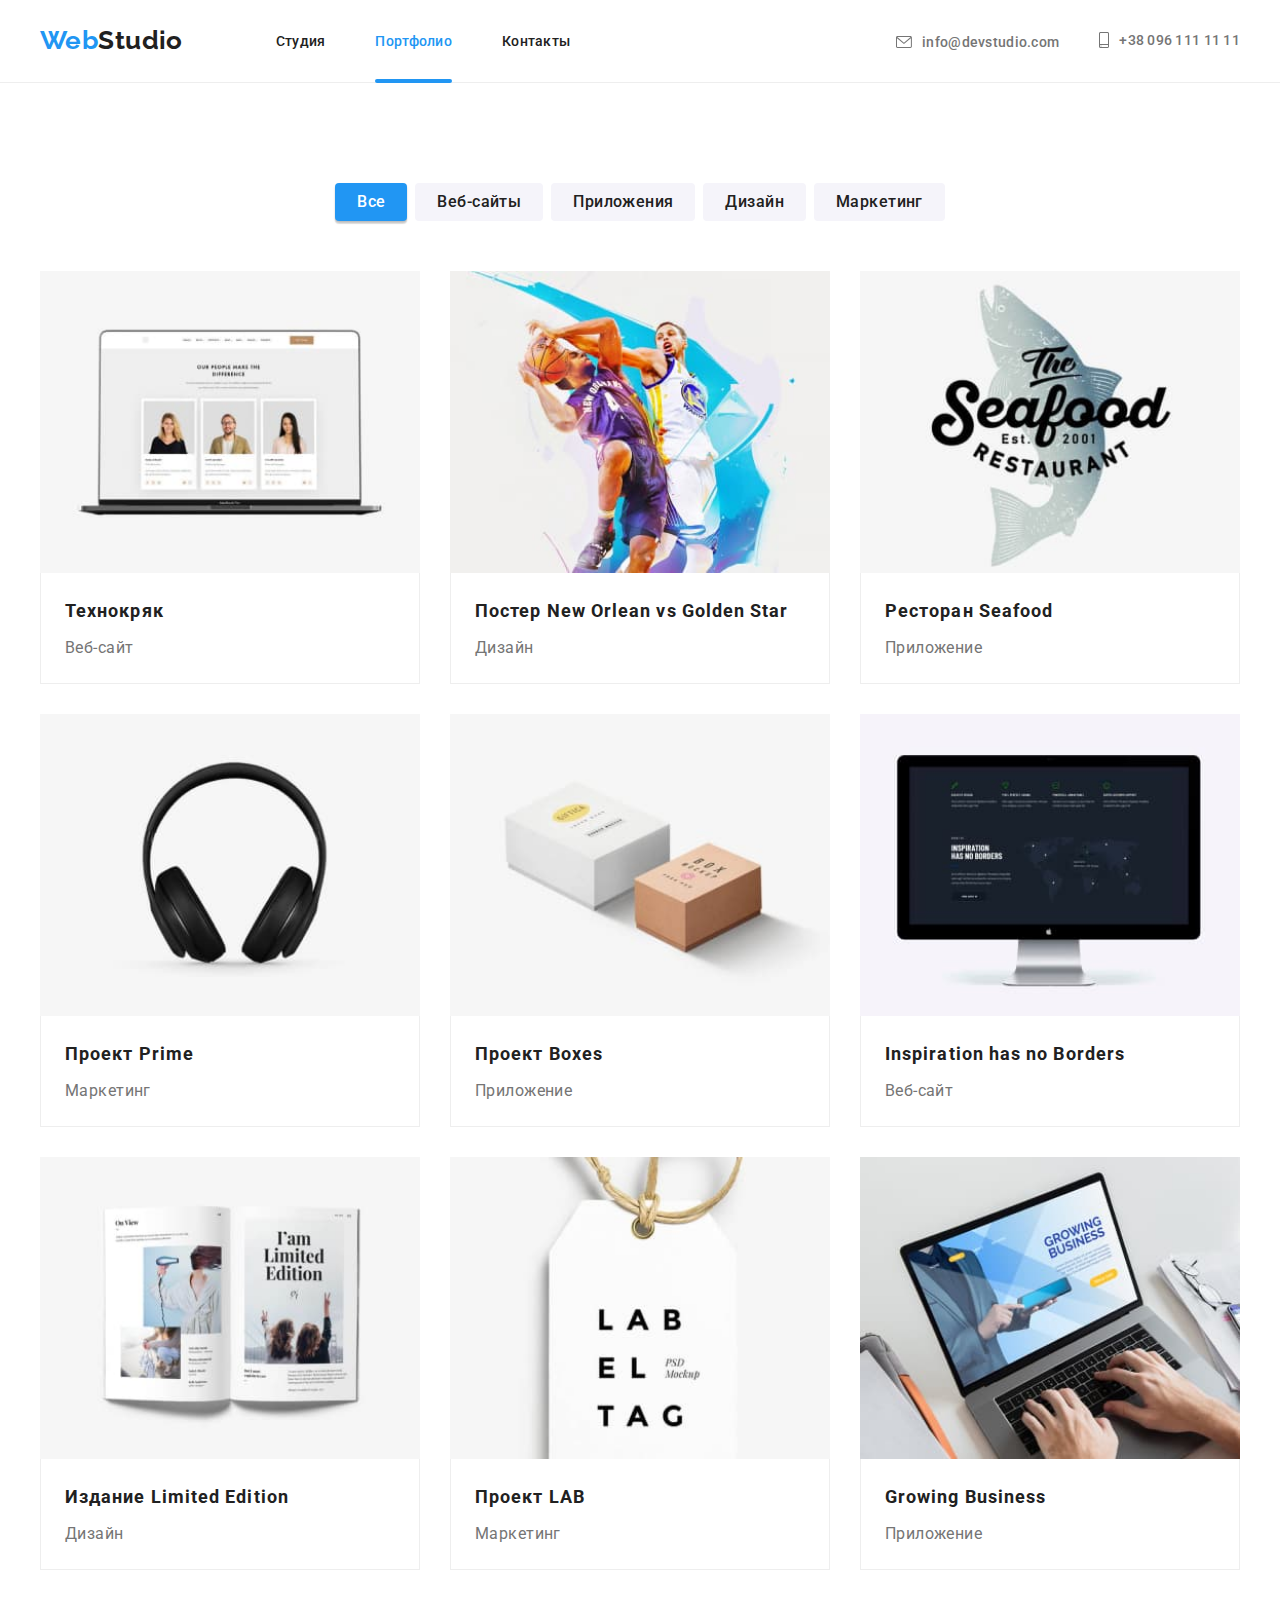
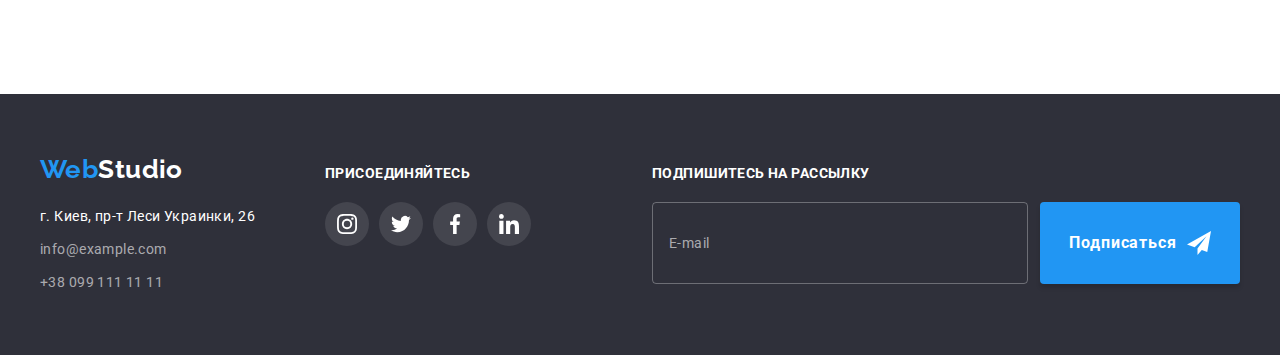
==== commit bfb36067: "делает адптивные изображения" ====
--- a/portfolio.html
+++ b/portfolio.html
@@ -1,338 +1,686 @@
 <!DOCTYPE html>
 <html lang="ru">
-
-<head>
-    <meta charset="UTF-8">
-    <meta http-equiv="X-UA-Compatible" content="IE=edge">
-    <meta name="viewport" content="width=device-width, initial-scale=1.0">
+  <head>
+    <meta charset="UTF-8" />
+    <meta http-equiv="X-UA-Compatible" content="IE=edge" />
+    <meta name="viewport" content="width=device-width, initial-scale=1.0" />
     <title>Домашня робота 8</title>
-    <link rel="preconnect" href="https://fonts.googleapis.com">
-    <link rel="preconnect" href="https://fonts.gstatic.com" crossorigin>
+    <link rel="preconnect" href="https://fonts.googleapis.com" />
+    <link rel="preconnect" href="https://fonts.gstatic.com" crossorigin />
     <link
-        href="https://fonts.googleapis.com/css2?family=Raleway:wght@700&family=Roboto:wght@400;500;700;900&display=swap"
-        rel="stylesheet">
-    <link rel="stylesheet" href="https://cdnjs.cloudflare.com/ajax/libs/modern-normalize/1.1.0/modern-normalize.min.css"
-        integrity="sha512-wpPYUAdjBVSE4KJnH1VR1HeZfpl1ub8YT/NKx4PuQ5NmX2tKuGu6U/JRp5y+Y8XG2tV+wKQpNHVUX03MfMFn9Q=="
-        crossorigin="anonymous" referrerpolicy="no-referrer" />
-    <link rel="stylesheet" href="./css/main.min.css">
-</head>
-
-<body>
+      href="https://fonts.googleapis.com/css2?family=Raleway:wght@700&family=Roboto:wght@400;500;700;900&display=swap"
+      rel="stylesheet"
+    />
+    <link
+      rel="stylesheet"
+      href="https://cdnjs.cloudflare.com/ajax/libs/modern-normalize/1.1.0/modern-normalize.min.css"
+      integrity="sha512-wpPYUAdjBVSE4KJnH1VR1HeZfpl1ub8YT/NKx4PuQ5NmX2tKuGu6U/JRp5y+Y8XG2tV+wKQpNHVUX03MfMFn9Q=="
+      crossorigin="anonymous"
+      referrerpolicy="no-referrer"
+    />
+    <link rel="stylesheet" href="./css/main.min.css" />
+  </head>
+
+  <body>
     <header class="header">
-        <div class="container header__container">
-            <nav class="navigation">
-                <a class="header__logo logo" href="./index.html" lang="en"><span class="accent">Web</span>Studio</a>
-                <ul class="site-nav list">
-                    <li class="site-nav__item">
-                        <a class="link site-nav__link" href="./index.html">Студия</a>
-                    </li>
-                    <li class="site-nav__item">
-                        <a class="site-nav__link link site-nav__link--current" href="./portfolio.html">Портфолио</a>
-                    </li>
-                    <li class="site-nav__item">
-                        <a class="site-nav__link link" href="">Контакты</a>
-                    </li>
-                </ul>
-            </nav>
-            <button class="menu-btn" type="button" aria-expanded="false" aria-label="Переключатель мобильного меню"
-                data-menu-open>
-                <svg width="40" height="40">
-                    <use class="menu-btn__mobile-menu" href="./images/svg/sprite.svg#mobile-menu"></use>
+      <div class="container header__container">
+        <nav class="navigation">
+          <a class="header__logo logo" href="./index.html" lang="en"
+            ><span class="accent">Web</span>Studio</a
+          >
+          <ul class="site-nav list">
+            <li class="site-nav__item">
+              <a class="link site-nav__link" href="./index.html">Студия</a>
+            </li>
+            <li class="site-nav__item">
+              <a class="site-nav__link link site-nav__link--current" href="./portfolio.html"
+                >Портфолио</a
+              >
+            </li>
+            <li class="site-nav__item">
+              <a class="site-nav__link link" href="">Контакты</a>
+            </li>
+          </ul>
+        </nav>
+        <button
+          class="menu-btn"
+          type="button"
+          aria-expanded="false"
+          aria-label="Переключатель мобильного меню"
+          data-menu-open
+        >
+          <svg width="40" height="40">
+            <use class="menu-btn__mobile-menu" href="./images/svg/sprite.svg#mobile-menu"></use>
+          </svg>
+        </button>
+
+        <ul class="contacts list">
+          <li class="contacts__item">
+            <a class="contacts__link link" href="mailto:info@devstudio.com">
+              <svg class="contacts__icon" width="16" height="12">
+                <use href="./images/svg/sprite.svg#mail"></use>
+              </svg>
+              info@devstudio.com</a
+            >
+          </li>
+          <li class="contacts__item">
+            <a class="contacts__link link" href="tel:+380961111111">
+              <svg class="contacts__icon" width="10" height="16">
+                <use href="./images/svg/sprite.svg#smartphone"></use>
+              </svg>
+              +38 096 111 11 11</a
+            >
+          </li>
+        </ul>
+      </div>
+      <div class="burger-menu" data-menu>
+        <div class="mobile-menu__wrap">
+          <button
+            class="menu-btn menu-btn--close"
+            type="button"
+            aria-expanded="true"
+            aria-label="Переключатель мобильного меню"
+            data-menu-close
+          >
+            <svg width="40" height="40">
+              <use class="menu-btn__cross" href="./images/svg/sprite.svg#cross"></use>
+            </svg>
+          </button>
+          <ul class="mobile-menu list">
+            <li class="mobile-menu__item">
+              <a href="./index.html" class="mobile-menu__link link">Студия</a>
+            </li>
+            <li class="mobile-menu__item">
+              <a href="./portfolio.html" class="mobile-menu__link focus link">Портфолио</a>
+            </li>
+            <li class="mobile-menu__item">
+              <a href="" class="mobile-menu__link link">Контакты</a>
+            </li>
+          </ul>
+          <ul class="mobile-contacts list">
+            <li class="mobile-contacts__item">
+              <a
+                href="tel:+38 096 111 11 11"
+                class="mobile-contacts__link link mobile-contacts__link--telephone"
+                >+38 096 111 11 11</a
+              >
+            </li>
+            <li class="mobile-contacts__item">
+              <a href="mailto:info@devstudio.com" class="mobile-contacts__link link"
+                >info@devstudio.com</a
+              >
+            </li>
+          </ul>
+          <ul class="mobile-social list">
+            <li class="mobile-social__item">
+              <a href="" class="mobile-social__link link">Instagram</a>
+            </li>
+            <li class="mobile-social__item">
+              <a href="" class="mobile-social__link link">Twitter</a>
+            </li>
+            <li class="mobile-social__item">
+              <a href="" class="mobile-social__link link">Facebook</a>
+            </li>
+            <li class="mobile-social__item">
+              <a href="" class="mobile-social__link link">LinkedIn</a>
+            </li>
+          </ul>
+        </div>
+      </div>
+    </header>
+
+    <main>
+      <section class="section section__portfolio">
+        <div class="container">
+          <h1 class="section__title visually-hidden">Портфолио</h1>
+          <div class="only-mobile-inner">
+            <ul class="portfolio__buttons-list list">
+              <li class="portfolio__buttons-item">
+                <button type="button" class="portfolio__btn portfolio__btn--current">Все</button>
+              </li>
+              <li class="portfolio__buttons-item">
+                <button type="button" class="portfolio__btn">Веб-сайты</button>
+              </li>
+              <li class="portfolio__buttons-item">
+                <button type="button" class="portfolio__btn">Приложения</button>
+              </li>
+              <li class="portfolio__buttons-item">
+                <button type="button" class="portfolio__btn">Дизайн</button>
+              </li>
+              <li class="portfolio__buttons-item">
+                <button type="button" class="portfolio__btn">Маркетинг</button>
+              </li>
+            </ul>
+          </div>
+
+          <ul class="portfolio__examples-list list">
+            <li class="portfolio__item">
+              <a href="" class="portfolio__link">
+                <div class="portfolio__img-wrap">
+                  <picture>
+                    <source
+                      srcset="
+                        ./images/portfolio/portfolio-img-desc-1.jpg    1x,
+                        ./images/portfolio/portfolio-img-desc-1@2x.jpg 2x
+                      "
+                      media="(min-width: 1200px)"
+                      type="image/jpg"
+                    />
+
+                    <source
+                      srcset="
+                        ./images/portfolio/portfolio-img-tablet-1.jpg    1x,
+                        ./images/portfolio/portfolio-img-tablet-1@2x.jpg 2x
+                      "
+                      media="(min-width: 768px)"
+                      type="image/jpg"
+                    />
+
+                    <source
+                      srcset="
+                        ./images/portfolio/portfolio-img-1.jpg    1x,
+                        ./images/portfolio/portfolio-img-1@2x.jpg 2x
+                      "
+                      media="(max-width: 767px)"
+                      type="image/jpg"
+                    />
+
+                    <img
+                      class="portfolio__img"
+                      src="./images/portfolio/portfolio-img-1.jpg"
+                      alt="Пример работ 1"
+                    />
+                  </picture>
+                  <p class="portfolio__overlay">
+                    Технокряк это современная площадка распространения коронавируса. Компании
+                    используют эту платформу для цифрового шпионажа и атак на защищённые сервера
+                    конкурентов.
+                  </p>
+                </div>
+                <div class="portfolio__wrap">
+                  <h2 class="portfolio__subtitle">Технокряк</h2>
+                  <p class="portfolio__text">Веб-сайт</p>
+                </div>
+              </a>
+            </li>
+            <li class="portfolio__item">
+              <a href="" class="portfolio__link">
+                <div class="portfolio__img-wrap">
+                  <picture>
+                    <source
+                      srcset="
+                        ./images/portfolio/portfolio-img-desc-2.jpg    1x,
+                        ./images/portfolio/portfolio-img-desc-2@2x.jpg 2x
+                      "
+                      media="(min-width: 1200px)"
+                      type="image/jpg"
+                    />
+
+                    <source
+                      srcset="
+                        ./images/portfolio/portfolio-img-tablet-2.jpg    1x,
+                        ./images/portfolio/portfolio-img-tablet-2@2x.jpg 2x
+                      "
+                      media="(min-width: 768px)"
+                      type="image/jpg"
+                    />
+
+                    <source
+                      srcset="
+                        ./images/portfolio/portfolio-img-2.jpg    1x,
+                        ./images/portfolio/portfolio-img-2@2x.jpg 2x
+                      "
+                      media="(max-width: 767px)"
+                      type="image/jpg"
+                    />
+
+                    <img
+                      class="portfolio__img"
+                      src="./images/portfolio/portfolio-img-2.jpg"
+                      alt="Пример работ 2"
+                    />
+                  </picture>
+                  <p class="portfolio__overlay">
+                    Lorem ipsum dolor sit amet consectetur adipisicing elit. Provident nemo qui
+                    atque culpa nostrum autem at repellat delectus explicabo accusantium!
+                  </p>
+                </div>
+                <div class="portfolio__wrap">
+                  <h2 class="portfolio__subtitle">
+                    Постер <span lang="en">New Orlean vs Golden Star</span>
+                  </h2>
+                  <p class="portfolio__text">Дизайн</p>
+                </div>
+              </a>
+            </li>
+            <li class="portfolio__item">
+              <a href="" class="portfolio__link">
+                <div class="portfolio__img-wrap">
+                  <picture>
+                    <source
+                      srcset="
+                        ./images/portfolio/portfolio-img-desc-3.jpg    1x,
+                        ./images/portfolio/portfolio-img-desc-3@2x.jpg 2x
+                      "
+                      media="(min-width: 1200px)"
+                      type="image/jpg"
+                    />
+
+                    <source
+                      srcset="
+                        ./images/portfolio/portfolio-img-tablet-3.jpg    1x,
+                        ./images/portfolio/portfolio-img-tablet-3@2x.jpg 2x
+                      "
+                      media="(min-width: 768px)"
+                      type="image/jpg"
+                    />
+
+                    <source
+                      srcset="
+                        ./images/portfolio/portfolio-img-3.jpg    1x,
+                        ./images/portfolio/portfolio-img-3@2x.jpg 2x
+                      "
+                      media="(max-width: 767px)"
+                      type="image/jpg"
+                    />
+
+                    <img
+                      class="portfolio__img"
+                      src="./images/portfolio/portfolio-img-3.jpg"
+                      alt="Пример работ 3"
+                    />
+                  </picture>
+                  <p class="portfolio__overlay">
+                    Lorem ipsum dolor sit amet consectetur adipisicing elit. Eligendi ullam quam
+                    veritatis quae laudantium totam fuga, adipisci deserunt necessitatibus hic.
+                  </p>
+                </div>
+                <div class="portfolio__wrap">
+                  <h2 class="portfolio__subtitle">Ресторан <span lang="en">Seafood</span></h2>
+                  <p class="portfolio__text">Приложение</p>
+                </div>
+              </a>
+            </li>
+            <li class="portfolio__item">
+              <a href="" class="portfolio__link">
+                <div class="portfolio__img-wrap">
+                  <picture>
+                    <source
+                      srcset="
+                        ./images/portfolio/portfolio-img-desc-4.jpg    1x,
+                        ./images/portfolio/portfolio-img-desc-4@2x.jpg 2x
+                      "
+                      media="(min-width: 1200px)"
+                      type="image/jpg"
+                    />
+
+                    <source
+                      srcset="
+                        ./images/portfolio/portfolio-img-tablet-4.jpg    1x,
+                        ./images/portfolio/portfolio-img-tablet-4@2x.jpg 2x
+                      "
+                      media="(min-width: 768px)"
+                      type="image/jpg"
+                    />
+
+                    <source
+                      srcset="
+                        ./images/portfolio/portfolio-img-4.jpg    1x,
+                        ./images/portfolio/portfolio-img-4@2x.jpg 2x
+                      "
+                      media="(max-width: 767px)"
+                      type="image/jpg"
+                    />
+
+                    <img
+                      class="portfolio__img"
+                      src="./images/portfolio/portfolio-img-4.jpg"
+                      alt="Пример работ 4"
+                    />
+                  </picture>
+                  <p class="portfolio__overlay">
+                    Lorem ipsum dolor sit amet, consectetur adipisicing elit. Similique dolore quia
+                    excepturi natus praesentium ducimus, eligendi quos culpa voluptatum provident.
+                  </p>
+                </div>
+                <div class="portfolio__wrap">
+                  <h2 class="portfolio__subtitle">Проект <span lang="en">Prime</span></h2>
+                  <p class="portfolio__text">Маркетинг</p>
+                </div>
+              </a>
+            </li>
+            <li class="portfolio__item">
+              <a href="" class="portfolio__link">
+                <div class="portfolio__img-wrap">
+                  <picture>
+                    <source
+                      srcset="
+                        ./images/portfolio/portfolio-img-desc-5.jpg    1x,
+                        ./images/portfolio/portfolio-img-desc-5@2x.jpg 2x
+                      "
+                      media="(min-width: 1200px)"
+                      type="image/jpg"
+                    />
+
+                    <source
+                      srcset="
+                        ./images/portfolio/portfolio-img-tablet-5.jpg    1x,
+                        ./images/portfolio/portfolio-img-tablet-5@2x.jpg 2x
+                      "
+                      media="(min-width: 768px)"
+                      type="image/jpg"
+                    />
+
+                    <source
+                      srcset="
+                        ./images/portfolio/portfolio-img-5.jpg    1x,
+                        ./images/portfolio/portfolio-img-5@2x.jpg 2x
+                      "
+                      media="(max-width: 767px)"
+                      type="image/jpg"
+                    />
+
+                    <img
+                      class="portfolio__img"
+                      src="./images/portfolio/portfolio-img-2.jpg"
+                      alt="Пример работ 5"
+                    />
+                  </picture>
+                  <p class="portfolio__overlay">
+                    Lorem ipsum dolor sit amet consectetur adipisicing elit. Magni harum accusamus
+                    ab reprehenderit voluptatibus pariatur placeat nobis, at tenetur perferendis.
+                  </p>
+                </div>
+                <div class="portfolio__wrap">
+                  <h2 class="portfolio__subtitle">Проект <span lang="en">Boxes</span></h2>
+                  <p class="portfolio__text">Приложение</p>
+                </div>
+              </a>
+            </li>
+            <li class="portfolio__item">
+              <a href="" class="portfolio__link">
+                <div class="portfolio__img-wrap">
+                  <picture>
+                    <source
+                      srcset="
+                        ./images/portfolio/portfolio-img-desc-6.jpg    1x,
+                        ./images/portfolio/portfolio-img-desc-6@2x.jpg 2x
+                      "
+                      media="(min-width: 1200px)"
+                      type="image/jpg"
+                    />
+
+                    <source
+                      srcset="
+                        ./images/portfolio/portfolio-img-tablet-6.jpg    1x,
+                        ./images/portfolio/portfolio-img-tablet-6@2x.jpg 2x
+                      "
+                      media="(min-width: 768px)"
+                      type="image/jpg"
+                    />
+
+                    <source
+                      srcset="
+                        ./images/portfolio/portfolio-img-6.jpg    1x,
+                        ./images/portfolio/portfolio-img-6@2x.jpg 2x
+                      "
+                      media="(max-width: 767px)"
+                      type="image/jpg"
+                    />
+
+                    <img
+                      class="portfolio__img"
+                      src="./images/portfolio/portfolio-img-6.jpg"
+                      alt="Пример работ 6"
+                    />
+                  </picture>
+                  <p class="portfolio__overlay">
+                    Lorem ipsum dolor sit amet consectetur adipisicing elit. Cum placeat explicabo
+                    numquam praesentium necessitatibus, voluptatem tempore laborum sequi quos
+                    ratione?
+                  </p>
+                </div>
+                <div class="portfolio__wrap">
+                  <h2 class="portfolio__subtitle">
+                    <span lang="en">Inspiration has no Borders</span>
+                  </h2>
+                  <p class="portfolio__text">Веб-сайт</p>
+                </div>
+              </a>
+            </li>
+            <li class="portfolio__item">
+              <a href="" class="portfolio__link">
+                <div class="portfolio__img-wrap">
+                  <picture>
+                    <source
+                      srcset="
+                        ./images/portfolio/portfolio-img-desc-7.jpg    1x,
+                        ./images/portfolio/portfolio-img-desc-7@2x.jpg 2x
+                      "
+                      media="(min-width: 1200px)"
+                      type="image/jpg"
+                    />
+
+                    <source
+                      srcset="
+                        ./images/portfolio/portfolio-img-tablet-7.jpg    1x,
+                        ./images/portfolio/portfolio-img-tablet-7@2x.jpg 2x
+                      "
+                      media="(min-width: 768px)"
+                      type="image/jpg"
+                    />
+
+                    <source
+                      srcset="
+                        ./images/portfolio/portfolio-img-7.jpg    1x,
+                        ./images/portfolio/portfolio-img-7@2x.jpg 2x
+                      "
+                      media="(max-width: 767px)"
+                      type="image/jpg"
+                    />
+
+                    <img
+                      class="portfolio__img"
+                      src="./images/portfolio/portfolio-img-2.jpg"
+                      alt="Пример работ 7"
+                    />
+                  </picture>
+                  <p class="portfolio__overlay">
+                    Lorem ipsum dolor sit amet consectetur adipisicing elit. Repellat dolore quos
+                    omnis delectus recusandae fugit, sed commodi nostrum doloremque numquam!
+                  </p>
+                </div>
+                <div class="portfolio__wrap">
+                  <h2 class="portfolio__subtitle">
+                    Издание <span lang="en">Limited Edition</span>
+                  </h2>
+                  <p class="portfolio__text">Дизайн</p>
+                </div>
+              </a>
+            </li>
+            <li class="portfolio__item">
+              <a href="" class="portfolio__link">
+                <div class="portfolio__img-wrap">
+                  <picture>
+                    <source
+                      srcset="
+                        ./images/portfolio/portfolio-img-desc-8.jpg    1x,
+                        ./images/portfolio/portfolio-img-desc-8@2x.jpg 2x
+                      "
+                      media="(min-width: 1200px)"
+                      type="image/jpg"
+                    />
+
+                    <source
+                      srcset="
+                        ./images/portfolio/portfolio-img-tablet-8.jpg    1x,
+                        ./images/portfolio/portfolio-img-tablet-8@2x.jpg 2x
+                      "
+                      media="(min-width: 768px)"
+                      type="image/jpg"
+                    />
+
+                    <source
+                      srcset="
+                        ./images/portfolio/portfolio-img-8.jpg    1x,
+                        ./images/portfolio/portfolio-img-8@2x.jpg 2x
+                      "
+                      media="(max-width: 767px)"
+                      type="image/jpg"
+                    />
+
+                    <img
+                      class="portfolio__img"
+                      src="./images/portfolio/portfolio-img-2.jpg"
+                      alt="Пример работ 8"
+                    />
+                  </picture>
+                  <p class="portfolio__overlay">
+                    Lorem ipsum dolor sit amet consectetur adipisicing elit. Qui officia eius quas
+                    suscipit architecto vero magnam officiis eaque dolorum nostrum.
+                  </p>
+                </div>
+                <div class="portfolio__wrap">
+                  <h2 class="portfolio__subtitle">Проект <span lang="en">LAB</span></h2>
+                  <p class="portfolio__text">Маркетинг</p>
+                </div>
+              </a>
+            </li>
+            <li class="portfolio__item">
+              <a href="" class="portfolio__link">
+                <div class="portfolio__img-wrap">
+                  <picture>
+                    <source
+                      srcset="
+                        ./images/portfolio/portfolio-img-desc-9.jpg    1x,
+                        ./images/portfolio/portfolio-img-desc-9@2x.jpg 2x
+                      "
+                      media="(min-width: 1200px)"
+                      type="image/jpg"
+                    />
+
+                    <source
+                      srcset="
+                        ./images/portfolio/portfolio-img-tablet-9.jpg    1x,
+                        ./images/portfolio/portfolio-img-tablet-9@2x.jpg 2x
+                      "
+                      media="(min-width: 768px)"
+                      type="image/jpg"
+                    />
+
+                    <source
+                      srcset="
+                        ./images/portfolio/portfolio-img-9.jpg    1x,
+                        ./images/portfolio/portfolio-img-9@2x.jpg 2x
+                      "
+                      media="(max-width: 767px)"
+                      type="image/jpg"
+                    />
+
+                    <img
+                      class="portfolio__img"
+                      src="./images/portfolio/portfolio-img-2.jpg"
+                      alt="Пример работ 9"
+                    />
+                  </picture>
+                  <p class="portfolio__overlay">
+                    Lorem ipsum dolor sit amet consectetur adipisicing elit. In est odio voluptate
+                    soluta temporibus numquam quisquam suscipit voluptatibus molestiae illum.
+                  </p>
+                </div>
+                <div class="portfolio__wrap">
+                  <h2 class="portfolio__subtitle"><span lang="en">Growing Business</span></h2>
+                  <p class="portfolio__text">Приложение</p>
+                </div>
+              </a>
+            </li>
+          </ul>
+        </div>
+      </section>
+    </main>
+
+    <footer class="footer">
+      <div class="container footer__container">
+        <div class="footer__left-side">
+          <div class="footer__contacts">
+            <a class="footer__logo logo" href="./index.html" lang="en"
+              ><span class="accent">Web</span>Studio</a
+            >
+            <address>
+              <ul class="footer__list list">
+                <li class="footer__item">
+                  <a
+                    href="https://goo.gl/maps/KLnqrrv6EtDEiS7Q8"
+                    class="footer__link footer__link--address"
+                    >г. Киев, пр-т Леси Украинки, 26</a
+                  >
+                </li>
+                <li class="footer__item">
+                  <a href="mailto:info@example.com" class="footer__link">info@example.com</a>
+                </li>
+                <li class="footer__item">
+                  <a href="tel:+380991111111" class="footer__link">+38 099 111 11 11</a>
+                </li>
+              </ul>
+            </address>
+          </div>
+          <div class="footer__social-inner">
+            <h3 class="footer__subtitle">Присоединяйтесь</h3>
+            <ul class="footer__social-list list">
+              <li class="footer__social-item">
+                <a href="" class="footer__social-link">
+                  <svg class="footer__social-icon" width="20" height="20">
+                    <use href="./images/svg/sprite.svg#instagram"></use>
+                  </svg>
+                </a>
+              </li>
+              <li class="footer__social-item">
+                <a href="" class="footer__social-link">
+                  <svg class="footer__social-icon" width="20" height="20">
+                    <use href="./images/svg/sprite.svg#twitter"></use>
+                  </svg>
+                </a>
+              </li>
+              <li class="footer__social-item">
+                <a href="" class="footer__social-link">
+                  <svg class="footer__social-icon" width="20" height="20">
+                    <use href="./images/svg/sprite.svg#facebook"></use>
+                  </svg>
+                </a>
+              </li>
+              <li class="footer__social-item">
+                <a href="" class="footer__social-link">
+                  <svg class="footer__social-icon" width="20" height="20">
+                    <use href="./images/svg/sprite.svg#linkedin"></use>
+                  </svg>
+                </a>
+              </li>
+            </ul>
+          </div>
+        </div>
+        <div class="footer__subscribe">
+          <form class="footer__form">
+            <h3 class="footer__subtitle">Подпишитесь на рассылку</h3>
+            <div class="footer__form-wrap">
+              <input
+                class="footer__input"
+                type="email"
+                name="email"
+                id="email"
+                placeholder="E-mail"
+              />
+              <button class="btn" type="submit">
+                Подписаться
+                <svg class="footer__send-icon" width="24" height="24">
+                  <use href="./images/svg/sprite.svg#icon-send"></use>
                 </svg>
-            </button>
-
-            <ul class="contacts list">
-                <li class="contacts__item">
-                    <a class="contacts__link link" href="mailto:info@devstudio.com">
-                        <svg class="contacts__icon" width="16" height="12">
-                            <use href="./images/svg/sprite.svg#mail"></use>
-                        </svg>
-                        info@devstudio.com</a>
-                </li>
-                <li class="contacts__item">
-                    <a class="contacts__link link" href="tel:+380961111111">
-                        <svg class="contacts__icon" width="10" height="16">
-                            <use href="./images/svg/sprite.svg#smartphone"></use>
-                        </svg>
-                        +38 096 111 11 11</a>
-                </li>
-            </ul>
+              </button>
+            </div>
+          </form>
         </div>
-        <div class="burger-menu" data-menu>
-            <div class="mobile-menu__wrap">
-                <button class="menu-btn menu-btn--close" type="button" aria-expanded="true"
-                    aria-label="Переключатель мобильного меню" data-menu-close>
-                    <svg width="40" height="40">
-                        <use class="menu-btn__cross" href="./images/svg/sprite.svg#cross"></use>
-                    </svg>
-                </button>
-                <ul class="mobile-menu list">
-                    <li class="mobile-menu__item">
-                        <a href="./index.html" class="mobile-menu__link link">Студия</a>
-                    </li>
-                    <li class="mobile-menu__item">
-                        <a href="./portfolio.html" class="mobile-menu__link focus link">Портфолио</a>
-                    </li>
-                    <li class="mobile-menu__item">
-                        <a href="" class="mobile-menu__link link">Контакты</a>
-                    </li>
-                </ul>
-                <ul class="mobile-contacts list">
-                    <li class="mobile-contacts__item">
-                        <a href="tel:+38 096 111 11 11"
-                            class="mobile-contacts__link link mobile-contacts__link--telephone">+38 096 111 11 11</a>
-                    </li>
-                    <li class="mobile-contacts__item">
-                        <a href="mailto:info@devstudio.com" class="mobile-contacts__link link">info@devstudio.com</a>
-                    </li>
-                </ul>
-                <ul class="mobile-social list">
-                    <li class="mobile-social__item">
-                        <a href="" class="mobile-social__link link">Instagram</a>
-                    </li>
-                    <li class="mobile-social__item">
-                        <a href="" class="mobile-social__link link">Twitter</a>
-                    </li>
-                    <li class="mobile-social__item">
-                        <a href="" class="mobile-social__link link">Facebook</a>
-                    </li>
-                    <li class="mobile-social__item">
-                        <a href="" class="mobile-social__link link">LinkedIn</a>
-                    </li>
-                </ul>
-            </div>
-        </div>
-    </header>
-
-    <main>
-        <section class="section section__portfolio">
-            <div class="container">
-                <h1 class="section__title visually-hidden">Портфолио</h1>
-                <div class="only-mobile-inner">
-                    <ul class="portfolio__buttons-list list">
-                        <li class="portfolio__buttons-item">
-                            <button type="button" class="portfolio__btn portfolio__btn--current">Все</button>
-                        </li>
-                        <li class="portfolio__buttons-item">
-                            <button type="button" class="portfolio__btn">Веб-сайты</button>
-                        </li>
-                        <li class="portfolio__buttons-item">
-                            <button type="button" class="portfolio__btn">Приложения</button>
-                        </li>
-                        <li class="portfolio__buttons-item">
-                            <button type="button" class="portfolio__btn">Дизайн</button>
-                        </li>
-                        <li class="portfolio__buttons-item">
-                            <button type="button" class="portfolio__btn">Маркетинг</button>
-                        </li>
-                    </ul>
-                </div>
-
-                <ul class="portfolio__examples-list list">
-                    <li class="portfolio__item">
-                        <a href="" class="portfolio__link">
-                            <div class="portfolio__img-wrap">
-                                <img class="portfolio__img" src="./images/portfolio/portfolio-img-1.jpg" alt="Пример работ 1" width="370" height="294">
-                                <p class="portfolio__overlay">
-                                    Технокряк это современная площадка распространения коронавируса. Компании используют эту платформу для цифрового
-                                    шпионажа и атак на защищённые сервера конкурентов.
-                                </p>
-                            </div>
-                            <div class="portfolio__wrap">
-                                <h2 class="portfolio__subtitle">Технокряк</h2>
-                                <p class="portfolio__text">Веб-сайт</p>
-                            </div>
-                        </a>
-                    </li>
-                    <li class="portfolio__item">
-                        <a href="" class="portfolio__link">
-                            <div class="portfolio__img-wrap">
-                                <img class="portfolio__img" src="./images/portfolio/portfolio-img-2.jpg" alt="Пример работ 2" width="370" height="294">
-                                <p class="portfolio__overlay">
-                                    Lorem ipsum dolor sit amet consectetur adipisicing elit. Provident nemo qui atque culpa nostrum autem at repellat delectus explicabo accusantium!
-                                </p>
-                            </div>
-                            <div class="portfolio__wrap">
-                                <h2 class="portfolio__subtitle">Постер <span lang="en">New Orlean vs Golden Star</span></h2>
-                                <p class="portfolio__text">Дизайн</p>
-                            </div>
-                        </a>
-                    </li>
-                    <li class="portfolio__item">
-                        <a href="" class="portfolio__link">
-                            <div class="portfolio__img-wrap">
-                                <img class="portfolio__img" src="./images/portfolio/portfolio-img-3.jpg" alt="Пример работ 3" width="370" height="294">
-                                <p class="portfolio__overlay">
-                                    Lorem ipsum dolor sit amet consectetur adipisicing elit. Eligendi ullam quam veritatis quae laudantium totam fuga, adipisci deserunt necessitatibus hic.
-                                </p>
-                            </div>
-                            <div class="portfolio__wrap">
-                                <h2 class="portfolio__subtitle">Ресторан <span lang="en">Seafood</span></h2>
-                                <p class="portfolio__text">Приложение</p>
-                            </div>
-                        </a>
-                    </li>
-                    <li class="portfolio__item">
-                        <a href="" class="portfolio__link">
-                            <div class="portfolio__img-wrap">
-                                <img class="portfolio__img" src="./images/portfolio/portfolio-img-4.jpg" alt="Пример работ 4" width="370" height="294">
-                                <p class="portfolio__overlay">
-                                    Lorem ipsum dolor sit amet, consectetur adipisicing elit. Similique dolore quia excepturi natus praesentium ducimus, eligendi quos culpa voluptatum provident.
-                                </p>
-                            </div>
-                            <div class="portfolio__wrap">
-                                <h2 class="portfolio__subtitle">Проект <span lang="en">Prime</span></h2>
-                                <p class="portfolio__text">Маркетинг</p>
-                            </div>
-                        </a>
-                    </li>
-                    <li class="portfolio__item">
-                        <a href="" class="portfolio__link">
-                            <div class="portfolio__img-wrap">
-                                <img class="portfolio__img" src="./images/portfolio/portfolio-img-5.jpg" alt="Пример работ 5" width="370" height="294">
-                                <p class="portfolio__overlay">
-                                    Lorem ipsum dolor sit amet consectetur adipisicing elit. Magni harum accusamus ab reprehenderit voluptatibus pariatur placeat nobis, at tenetur perferendis.
-                                </p>
-                            </div>
-                            <div class="portfolio__wrap">
-                                <h2 class="portfolio__subtitle">Проект <span lang="en">Boxes</span></h2>
-                                <p class="portfolio__text">Приложение</p>
-                            </div>
-                        </a>
-                    </li>
-                    <li class="portfolio__item">
-                        <a href="" class="portfolio__link">
-                            <div class="portfolio__img-wrap">
-                                <img class="portfolio__img" src="./images/portfolio/portfolio-img-6.jpg" alt="Пример работ 6" width="370" height="294">
-                                <p class="portfolio__overlay">
-                                    Lorem ipsum dolor sit amet consectetur adipisicing elit. Cum placeat explicabo numquam praesentium necessitatibus, voluptatem tempore laborum sequi quos ratione?
-                                </p>
-                            </div>
-                            <div class="portfolio__wrap">
-                                <h2 class="portfolio__subtitle"><span lang="en">Inspiration has no Borders</span></h2>
-                                <p class="portfolio__text">Веб-сайт</p>
-                            </div>
-                        </a>
-                    </li>
-                    <li class="portfolio__item">
-                        <a href="" class="portfolio__link">
-                            <div class="portfolio__img-wrap">
-                                <img class="portfolio-img" src="./images/portfolio/portfolio-img-7.jpg" alt="Пример работ 7" width="370" height="294">
-                                <p class="portfolio__overlay">
-                                    Lorem ipsum dolor sit amet consectetur adipisicing elit. Repellat dolore quos omnis delectus recusandae fugit, sed commodi nostrum doloremque numquam!
-                                </p>
-                            </div>
-                            <div class="portfolio__wrap">
-                                <h2 class="portfolio__subtitle">Издание <span lang="en">Limited Edition</span></h2>
-                                <p class="portfolio__text">Дизайн</p>
-                            </div>
-                        </a>
-                    </li>
-                    <li class="portfolio__item">
-                        <a href="" class="portfolio__link">
-                            <div class="portfolio__img-wrap">
-                                <img class="portfolio-img" src="./images/portfolio/portfolio-img-8.jpg" alt="Пример работ 8" width="370" height="294">
-                                <p class="portfolio__overlay">
-                                    Lorem ipsum dolor sit amet consectetur adipisicing elit. Qui officia eius quas suscipit architecto vero magnam officiis eaque dolorum nostrum.
-                                </p>
-                            </div>
-                            <div class="portfolio__wrap">
-                                <h2 class="portfolio__subtitle">Проект <span lang="en">LAB</span></h2>
-                                <p class="portfolio__text">Маркетинг</p>
-                            </div>
-                        </a>
-                    </li>
-                    <li class="portfolio__item">
-                        <a href="" class="portfolio__link">
-                            <div class="portfolio__img-wrap">
-                                <img class="portfolio__img" src="./images/portfolio/portfolio-img-9.jpg" alt="Пример работ 9" width="370" height="294">
-                                <p class="portfolio__overlay">
-                                    Lorem ipsum dolor sit amet consectetur adipisicing elit. In est odio voluptate soluta temporibus numquam quisquam suscipit voluptatibus molestiae illum.
-                                </p>
-                            </div>
-                            <div class="portfolio__wrap">
-                                <h2 class="portfolio__subtitle"><span lang="en">Growing Business</span></h2>
-                                <p class="portfolio__text">Приложение</p>
-                            </div>
-                        </a>
-                    </li>
-                </ul>
-            </div>
-        </section>
-    </main>
-
-    <footer class="footer">
-        <div class="container footer__container">
-            <div class="footer__left-side">
-                <div class="footer__contacts">
-                    <a class="footer__logo logo" href="./index.html" lang="en"><span class="accent">Web</span>Studio</a>
-                    <address>
-                        <ul class="footer__list list">
-                            <li class="footer__item">
-                                <a href="https://goo.gl/maps/KLnqrrv6EtDEiS7Q8"
-                                    class="footer__link footer__link--address">г. Киев, пр-т Леси Украинки,
-                                    26</a>
-                            </li>
-                            <li class="footer__item">
-                                <a href="mailto:info@example.com" class="footer__link">info@example.com</a>
-                            </li>
-                            <li class="footer__item">
-                                <a href="tel:+380991111111" class="footer__link">+38 099 111 11 11</a>
-                            </li>
-                        </ul>
-                    </address>
-                </div>
-                <div class="footer__social-inner">
-                    <h3 class="footer__subtitle">Присоединяйтесь</h3>
-                    <ul class="footer__social-list list">
-                        <li class="footer__social-item">
-                            <a href="" class="footer__social-link">
-                                <svg class="footer__social-icon" width="20" height="20">
-                                    <use href="./images/svg/sprite.svg#instagram"></use>
-                                </svg>
-                            </a>
-                        </li>
-                        <li class="footer__social-item">
-                            <a href="" class="footer__social-link">
-                                <svg class="footer__social-icon" width="20" height="20">
-                                    <use href="./images/svg/sprite.svg#twitter"></use>
-                                </svg>
-                            </a>
-                        </li>
-                        <li class="footer__social-item">
-                            <a href="" class="footer__social-link">
-                                <svg class="footer__social-icon" width="20" height="20">
-                                    <use href="./images/svg/sprite.svg#facebook"></use>
-                                </svg>
-                            </a>
-                        </li>
-                        <li class="footer__social-item">
-                            <a href="" class="footer__social-link">
-                                <svg class="footer__social-icon" width="20" height="20">
-                                    <use href="./images/svg/sprite.svg#linkedin"></use>
-                                </svg>
-                            </a>
-                        </li>
-                    </ul>
-                </div>
-            </div>
-            <div class="footer__subscribe">
-                <form class="footer__form">
-                    <h3 class="footer__subtitle">Подпишитесь на рассылку</h3>
-                    <div class="footer__form-wrap">
-                        <input class="footer__input" type="email" name="email" id="email" placeholder="E-mail">
-                        <button class="btn" type="submit">Подписаться
-                            <svg class="footer__send-icon" width="24" height="24">
-                                <use href="./images/svg/sprite.svg#icon-send"></use>
-                            </svg>
-                        </button>
-                    </div>
-                </form>
-            </div>
-        </div>
+      </div>
     </footer>
     <script src="./js/modal.js"></script>
     <script src="./js/mobile-menu.js"></script>
-    </body>
-    
-    </html>+  </body>
+</html>
--- a/css/main.min.css
+++ b/css/main.min.css
@@ -1,2 +1,2 @@
-:root{--primary-bg-color: #ffffff;--secondary-bg-color: #2f303a;--primary-color: #212121;--secondary-color: #757575;--accent-color: #2196f3;--main-color: #ffffff;--transparent-color: rgba(255, 255, 255, 0.6);--btn-hover-color: #188ce8;--portfolio-btn-color: #f5f4fa;--our-team-bg-color: #f5f4fa;--border-color: #eeeeee;--icons-color: #afb1b8;--icons-transparent-color: rgba(255, 255, 255, 0.1);--input-border-color: rgba(255, 255, 255, 0.3);--modal-input-border-color: rgba(33, 33, 33, 0.2);--animation: 250ms cubic-bezier(0.4, 0, 0.2, 1)}.visually-hidden{position:absolute;width:1px;height:1px;margin:-1px;padding:0;overflow:hidden;border:0;clip:rect(0 0 0 0)}body{margin:0;background-color:var(--primary-bg-color);color:var(--primary-color);font-family:'Roboto', sans-serif;font-size:14px;line-height:1.71;letter-spacing:0.03em}h1,h2,h3,h4,h5,h6,p{margin-top:0;margin-bottom:0}ol,ul{padding-left:0;margin-top:0;margin-bottom:0}img{display:block;width:100%;height:auto}.list{list-style:none}.link{font-weight:500;line-height:1.2;letter-spacing:0.02em;text-decoration:none}.accent{color:var(--accent-color)}.container{margin-right:auto;margin-left:auto;padding-right:15px;padding-left:15px}@media screen and (min-width: 480px){.container{width:480px}}@media screen and (min-width: 768px){.container{width:768px}}@media screen and (min-width: 1200px){.container{width:1200px}}.section{padding-top:60px;padding-bottom:60px}.section__title{margin-bottom:30px;text-align:center;font-size:28px;line-height:1.18}@media screen and (min-width: 1200px){.section{padding-top:94px;padding-bottom:94px}.section__title{margin-bottom:50px;font-size:36px;line-height:1.16}}.header{position:relative;border-bottom:1px solid var(--border-color)}.header__logo{padding-top:16px;padding-bottom:16px;color:var(--primary-color)}.logo{display:inline-block;font-family:'Raleway', sans-serif;font-weight:700;font-size:26px;line-height:1.2;text-decoration:none}.header__container{display:-webkit-box;display:-ms-flexbox;display:flex;-webkit-box-align:center;-ms-flex-align:center;align-items:center}@media screen and (max-width: 767px){.header__container{-webkit-box-pack:justify;-ms-flex-pack:justify;justify-content:space-between}.site-nav{display:none}.contacts{display:none}}@media screen and (min-width: 768px){.header__logo{margin-right:88px;padding-top:24px;padding-bottom:26px}.header .navigation{display:-webkit-box;display:-ms-flexbox;display:flex;-webkit-box-align:center;-ms-flex-align:center;align-items:center}.header .site-nav{display:-webkit-box;display:-ms-flexbox;display:flex}.header .site-nav__item:not(:last-child){margin-right:50px}.header .site-nav__link{position:relative;display:block;padding-top:32px;padding-bottom:32px;color:var(--primary-color);-webkit-transition:color var(--animation);transition:color var(--animation)}.header .site-nav__link--current::after{content:'';display:block;position:absolute;bottom:0;left:0;width:100%;height:4px;background-color:var(--accent-color);border-radius:2px;-webkit-transform:translateY(1px);transform:translateY(1px)}.header .site-nav__link--current,.header .site-nav__link:hover,.header .site-nav__link:focus{color:var(--accent-color)}.header .contacts{margin-left:auto}}@media screen and (min-width: 768px) and (min-width: 768px) and (max-width: 1199px){.header .contacts__item:not(:last-child){margin-bottom:10px}}@media screen and (min-width: 768px){.header .contacts__icon{margin-right:8px;fill:currentColor}.header .contacts__link{display:-webkit-box;display:-ms-flexbox;display:flex;-webkit-box-align:center;-ms-flex-align:center;align-items:center;color:var(--secondary-color);font-size:12px;line-height:1.16;-webkit-transition:color var(--animation);transition:color var(--animation)}.header .contacts__link:hover,.header .contacts__link:focus{color:var(--accent-color)}}@media screen and (min-width: 1200px){.header__logo{margin-right:93px}.header .contacts{display:-webkit-box;display:-ms-flexbox;display:flex;-webkit-box-align:baseline;-ms-flex-align:baseline;align-items:baseline}.header .contacts__item:not(:last-child){margin-right:40px}.header .contacts__icon{margin-right:10px}.header .contacts__link{padding-top:32px;padding-bottom:32px;font-size:14px}}@media screen and (max-width: 767px){.burger-menu{position:fixed;top:0;left:0;width:100%;height:100vh;z-index:2;background-color:var(--main-color);-webkit-transform:translateY(-100%);transform:translateY(-100%);-webkit-transition:-webkit-transform var(--animation);transition:-webkit-transform var(--animation);transition:transform var(--animation);transition:transform var(--animation), -webkit-transform var(--animation)}.burger-menu.is-open{-webkit-transform:translateY(0%);transform:translateY(0%)}.mobile-menu__wrap{position:relative;max-width:480px;height:100%;display:-webkit-box;display:-ms-flexbox;display:flex;-webkit-box-orient:vertical;-webkit-box-direction:normal;-ms-flex-direction:column;flex-direction:column;-webkit-box-pack:justify;-ms-flex-pack:justify;justify-content:space-between;padding:48px 40px;margin-right:auto;margin-left:auto}.mobile-menu__item{margin-bottom:32px}.mobile-menu__link{color:var(--primary-color);font-weight:500;font-size:40px;-webkit-transition:color var(--animation);transition:color var(--animation)}.mobile-menu__link:hover,.mobile-menu__linkfocus,.mobile-menu__link.focus{color:var(--accent-color)}.mobile-contacts__item{margin-bottom:32px}.mobile-contacts__link{color:var(--secondary-color);font-weight:500;font-size:24px;-webkit-transition:color var(--animation);transition:color var(--animation)}.mobile-contacts__link--telephone{color:var(--accent-color);font-size:34px}.mobile-contacts__link:hover,.mobile-contacts__linkfocus,.mobile-contacts__link.focus{color:var(--accent-color)}.mobile-social{display:-webkit-box;display:-ms-flexbox;display:flex;-ms-flex-wrap:wrap;flex-wrap:wrap}.mobile-social__item{position:relative}.mobile-social__item:not(:last-child):after{content:'';display:block;position:absolute;top:0;right:-10px;width:1px;height:22px;background-color:var(--modal-input-border-color)}.mobile-social__item:not(:last-child){margin-right:20px}.mobile-social__link{color:var(--accent-color);font-weight:500;font-size:18px;line-height:1.22;-webkit-transition:color var(--animation);transition:color var(--animation)}.mobile-social__link:hover,.mobile-social__linkfocus{color:var(--primary-color)}}@media screen and (min-width: 768px){.burger-menu{display:none}}.hero{margin-right:auto;margin-left:auto;text-align:center;padding-top:118px;padding-bottom:118px;background-color:var(--secondary-bg-color);background-image:-webkit-gradient(linear, left top, left bottom, from(rgba(47,48,58,0.4)), to(rgba(47,48,58,0.4))),url(../images/bg-img.jpg);background-image:linear-gradient(rgba(47,48,58,0.4), rgba(47,48,58,0.4)),url(../images/bg-img.jpg);background-repeat:no-repeat;background-size:cover;background-position:center center}.hero__title{color:var(--main-color);font-weight:900;font-size:26px;line-height:1.62;text-align:center;letter-spacing:0.06em;text-transform:uppercase;margin-bottom:30px}@media screen and (min-width: 1200px){.hero{max-height:600px;max-width:1600px;padding-top:200px;padding-bottom:200px}__title{margin-bottom:40px;font-size:44px;line-height:1.36}}.benefits__wrap-icon{display:-webkit-box;display:-ms-flexbox;display:flex;-webkit-box-align:center;-ms-flex-align:center;align-items:center;-webkit-box-pack:center;-ms-flex-pack:center;justify-content:center;height:120px;margin-bottom:30px;background-color:var(--our-team-bg-color);border-radius:4px}.benefits__subtitle{margin-bottom:10px;font-size:14px;line-height:1.14;text-transform:uppercase}.benefits__description{color:var(--secondary-color);font-size:14px;line-height:1.71}@media screen and (max-width: 767px){.benefits__item:not(:last-child){margin-bottom:30px}.benefits__subtitle{text-align:center}}@media screen and (min-width: 768px){.benefits__list{display:-webkit-box;display:-ms-flexbox;display:flex}}@media screen and (min-width: 768px) and (min-width: 768px) and (max-width: 1199px){.benefits__list{-ms-flex-wrap:wrap;flex-wrap:wrap}}@media screen and (min-width: 768px) and (min-width: 768px) and (max-width: 1199px){.benefits__item{width:calc((100% - 30px) / 2)}.benefits__item:nth-child(2n-1){margin-right:30px}.benefits__item:not(:nth-last-child(-n+2)){margin-bottom:30px}}@media screen and (min-width: 1200px){.benefits__item{width:calc((100% - 90px) / 4)}.benefits__item:not(:last-child){margin-right:30px}}.section__we-do{padding-top:0}.we-do__list{display:-webkit-box;display:-ms-flexbox;display:flex;-webkit-box-pack:justify;-ms-flex-pack:justify;justify-content:space-between}.we-do__item{position:relative}.we-do__img-title{position:absolute;bottom:0;left:0;display:-webkit-box;display:-ms-flexbox;display:flex;-webkit-box-pack:center;-ms-flex-pack:center;justify-content:center;-webkit-box-align:center;-ms-flex-align:center;align-items:center;width:100%;height:70px;background:rgba(47,48,58,0.8);font-size:14px;font-weight:700;line-height:1.14;letter-spacing:0.03em;text-transform:uppercase;color:var(--main-color)}@media screen and (max-width: 1199px){.section.section__we-do{display:none}}.our-team{background-color:var(--our-team-bg-color)}.our-team__item{text-align:center;background-color:var(--main-color);-webkit-box-shadow:0px 1px 3px rgba(0,0,0,0.12),0px 1px 1px rgba(0,0,0,0.14),0px 2px 1px rgba(0,0,0,0.2);box-shadow:0px 1px 3px rgba(0,0,0,0.12),0px 1px 1px rgba(0,0,0,0.14),0px 2px 1px rgba(0,0,0,0.2);border-radius:0px 0px 4px 4px}.our-team__wrap{padding-top:30px;padding-bottom:24px}.our-team__subtitle{margin-bottom:10px;font-weight:500;font-size:16px;line-height:1.18}.our-team__text{margin-bottom:16px;color:var(--secondary-color);font-size:16px;line-height:1.18}.our-team__social-list{display:-webkit-box;display:-ms-flexbox;display:flex;-webkit-box-pack:center;-ms-flex-pack:center;justify-content:center}.our-team__social-link{display:-webkit-box;display:-ms-flexbox;display:flex;-webkit-box-pack:center;-ms-flex-pack:center;justify-content:center;-webkit-box-align:center;-ms-flex-align:center;align-items:center;width:44px;height:44px;border-radius:50%;-webkit-transition:background-color var(--animation);transition:background-color var(--animation)}.our-team__social-link:hover,.our-team__social-link:focus{background-color:var(--accent-color)}.our-team__icon{fill:var(--icons-color);-webkit-transition:fill var(--animation);transition:fill var(--animation)}.our-team__social-link:hover .our-team__icon,.our-team__social-link:focus .our-team__icon{fill:var(--main-color)}@media screen and (max-width: 767px){.our-team__item:not(:last-child){margin-bottom:30px}.our-team__social-link:not(:last-child){margin-right:10px}}@media screen and (min-width: 768px){.our-team__list{display:-webkit-box;display:-ms-flexbox;display:flex}}@media screen and (min-width: 768px) and (min-width: 768px) and (max-width: 1199px){.our-team__list{-ms-flex-wrap:wrap;flex-wrap:wrap}}@media screen and (min-width: 768px) and (min-width: 768px) and (max-width: 1199px){.our-team__item{width:calc((100% - 30px) / 2)}.our-team__item:nth-child(2n-1){margin-right:30px}.our-team__item:not(:nth-last-child(-n+2)){margin-bottom:30px}}@media screen and (min-width: 1200px){.our-team__list{display:-webkit-box;display:-ms-flexbox;display:flex}.our-team__item{width:calc((100% - 90px) / 4)}.our-team__item:not(:last-child){margin-right:30px}.our-team__wrap{padding:30px 32px}.our-team__social-list{-webkit-box-pack:justify;-ms-flex-pack:justify;justify-content:space-between}}.clients__list{display:-webkit-box;display:-ms-flexbox;display:flex}.clients__link{display:-webkit-box;display:-ms-flexbox;display:flex;-webkit-box-pack:center;-ms-flex-pack:center;justify-content:center;-webkit-box-align:center;-ms-flex-align:center;align-items:center;height:92px;color:var(--icons-color);border:1px solid var(--icons-color);border-radius:4px;-webkit-transition:color var(--animation),border var(--animation);transition:color var(--animation),border var(--animation)}.clients__link:hover,.clients__link:focus{color:var(--accent-color);border:1px solid var(--accent-color)}.clients__icon{fill:currentColor}@media screen and (max-width: 767px){.clients__list{-ms-flex-wrap:wrap;flex-wrap:wrap}.clients__item{width:calc((100% - 30px) / 2)}.clients__item:nth-child(2n-1){margin-right:30px}.clients__item:not(:nth-last-child(-n+2)){margin-bottom:30px}}@media screen and (min-width: 768px) and (max-width: 1199px){.clients__list{-ms-flex-wrap:wrap;flex-wrap:wrap}.clients__item{width:calc((100% - 2 * 30px) / 3)}.clients__item:not(:nth-child(3n)){margin-right:30px}.clients__item:nth-child(-n+3){margin-bottom:30px}}@media screen and (min-width: 1200px){.clients__item{width:calc((100% - 5 * 30px) / 6)}.clients__item:not(:last-child){margin-right:30px}}.footer{padding-top:60px;padding-bottom:60px;background-color:var(--secondary-bg-color)}.footer__logo{display:inline-block;margin-bottom:20px;color:var(--main-color)}.footer__subtitle{margin-bottom:20px;color:var(--main-color);font-size:14px;line-height:1.14;text-transform:uppercase}.footer__social-list{display:-webkit-box;display:-ms-flexbox;display:flex}.footer__social-item:not(:last-child){margin-right:10px}.footer__social-link{display:-webkit-box;display:-ms-flexbox;display:flex;-webkit-box-pack:center;-ms-flex-pack:center;justify-content:center;-webkit-box-align:center;-ms-flex-align:center;align-items:center;width:44px;height:44px;background-color:var(--icons-transparent-color);border-radius:50%;-webkit-transition:background-color var(--animation);transition:background-color var(--animation)}.footer__social-link:hover,.footer__social-link:focus{background-color:var(--accent-color)}.footer__social-icon{fill:var(--main-color)}.footer__item:not(:last-child){margin-bottom:8px}.footer__link{color:var(--transparent-color);font-style:normal;text-decoration:none;-webkit-transition:color var(--animation);transition:color var(--animation)}.footer__link:hover,.footer__link:focus,.footer__link--address:hover,.footer__link--address:focus{color:var(--accent-color)}.footer__link--address{color:var(--main-color)}.footer__input{width:100%;height:50px;padding:15px 16px;font-family:inherit;font-weight:400;font-size:14px;line-height:1.25;letter-spacing:0.03em;color:var(--main-color);outline:none;border:1px solid var(--input-border-color);border-radius:4px;background-color:transparent;-webkit-transition:border var(--animation);transition:border var(--animation)}.footer__input:hover,.footer__input:focus{border:1px solid var(--accent-color)}.footer__input::-webkit-input-placeholder{font-family:inherit;font-weight:400;font-size:14px;line-height:1.25;letter-spacing:0.03em;color:var(--transparent-color)}.footer__input:-ms-input-placeholder{font-family:inherit;font-weight:400;font-size:14px;line-height:1.25;letter-spacing:0.03em;color:var(--transparent-color)}.footer__input::-ms-input-placeholder{font-family:inherit;font-weight:400;font-size:14px;line-height:1.25;letter-spacing:0.03em;color:var(--transparent-color)}.footer__input::placeholder{font-family:inherit;font-weight:400;font-size:14px;line-height:1.25;letter-spacing:0.03em;color:var(--transparent-color)}.footer__send-icon{margin-left:10px}@media screen and (max-width: 767px){.footer__container{text-align:center}.footer__social-inner{margin-bottom:60px}.footer__social-list{-webkit-box-pack:center;-ms-flex-pack:center;justify-content:center}.footer__list{margin-bottom:60px}.footer__input{margin-bottom:20px}}@media screen and (min-width: 768px) and (max-width: 1199px){.footer__left-side{display:-webkit-box;display:-ms-flexbox;display:flex;-ms-flex-pack:distribute;justify-content:space-around;margin-bottom:60px}.footer__contacts,.footer__social-inner,.footer__subscribe{text-align:center}.footer__input{width:450px;margin-bottom:20px}}@media screen and (min-width: 1200px){.footer__container{display:-webkit-box;display:-ms-flexbox;display:flex;-webkit-box-align:baseline;-ms-flex-align:baseline;align-items:baseline}.footer__left-side{display:-webkit-box;display:-ms-flexbox;display:flex;-webkit-box-align:baseline;-ms-flex-align:baseline;align-items:baseline;width:50%}.footer__social-inner{margin-left:70px}.footer__item:not(:last-child){margin-bottom:9px}.footer__subscribe{width:49%;margin-left:auto}.footer__form-wrap{display:-webkit-box;display:-ms-flexbox;display:flex;margin-left:auto}.footer__input{width:358px;margin-right:12px}}.portfolio__link{display:block;text-decoration:none;-webkit-transition:-webkit-box-shadow var(--animation);transition:-webkit-box-shadow var(--animation);transition:box-shadow var(--animation);transition:box-shadow var(--animation), -webkit-box-shadow var(--animation)}.portfolio__link:hover,.portfolio__link:focus{-webkit-box-shadow:0px 1px 1px rgba(0,0,0,0.12),0px 4px 4px rgba(0,0,0,0.06),1px 4px 6px rgba(0,0,0,0.16);box-shadow:0px 1px 1px rgba(0,0,0,0.12),0px 4px 4px rgba(0,0,0,0.06),1px 4px 6px rgba(0,0,0,0.16)}.portfolio__buttons-list{display:-webkit-box;display:-ms-flexbox;display:flex;-ms-flex-wrap:wrap;flex-wrap:wrap;margin-bottom:40px}.portfolio__buttons-item:not(:last-child){margin-right:8px}.portfolio__item:not(:last-child){margin-bottom:30px}.portfolio__img-wrap{position:relative;overflow:hidden}.portfolio__overlay{position:absolute;top:0;left:0;width:100%;height:100%;padding:63px 24px;background-color:rgba(33,150,243,0.9);font-size:18px;line-height:1.56;letter-spacing:0.03em;color:var(--main-color);-webkit-transform:translateY(101%);transform:translateY(101%);-webkit-transition:-webkit-transform var(--animation);transition:-webkit-transform var(--animation);transition:transform var(--animation);transition:transform var(--animation), -webkit-transform var(--animation);overflow:auto}.portfolio__link:hover .portfolio__overlay,.portfolio__link:focus .portfolio__overlay{-webkit-transform:translateY(0);transform:translateY(0)}.portfolio__wrap{border-left:1px solid var(--border-color);border-bottom:1px solid var(--border-color);border-right:1px solid var(--border-color);padding:20px 24px}.portfolio__subtitle{margin-bottom:4px;color:var(--primary-color);font-size:18px;line-height:2;letter-spacing:0.06em}.portfolio__text{color:var(--secondary-color);font-size:16px;line-height:1.88}@media screen and (max-width: 767px){.only-mobile-inner{margin-bottom:-15px}.portfolio__buttons-item:not(:last-child){margin-bottom:15px}}@media screen and (min-width: 768px){.portfolio__buttons-list{margin-bottom:30px;-webkit-box-pack:center;-ms-flex-pack:center;justify-content:center}.portfolio__examples-list{display:-webkit-box;display:-ms-flexbox;display:flex;-ms-flex-wrap:wrap;flex-wrap:wrap}}@media screen and (min-width: 768px) and (max-width: 1199px){.portfolio__item{display:-webkit-box;display:-ms-flexbox;display:flex;width:calc((100% - 1 * 30px) / 2)}.portfolio__item:not(:nth-child(2n)){margin-right:30px}.portfolio__item:not(:nth-last-child(-n+2)){margin-bottom:30px}.portfolio__link{display:-webkit-box;display:-ms-flexbox;display:flex;-webkit-box-orient:vertical;-webkit-box-direction:normal;-ms-flex-direction:column;flex-direction:column}.portfolio__wrap{-webkit-box-flex:1;-ms-flex-positive:1;flex-grow:1}}@media screen and (min-width: 1200px){.section__portfolio{padding-top:100px}.portfolio__buttons-list{margin-bottom:50px}.portfolio__examples-list{display:-webkit-box;display:-ms-flexbox;display:flex;-ms-flex-wrap:wrap;flex-wrap:wrap}.portfolio__item{width:calc((100% - 2 * 30px) / 3)}.portfolio__item:not(:nth-child(3n)){margin-right:30px}.portfolio__item:not(:nth-last-child(-n+3)){margin-bottom:30px}}.btn{min-width:200px;min-height:50px;display:-webkit-box;display:-ms-flexbox;display:flex;-webkit-box-align:center;-ms-flex-align:center;align-items:center;-webkit-box-pack:center;-ms-flex-pack:center;justify-content:center;padding:1px 10px;margin-left:auto;margin-right:auto;-webkit-appearance:none;-moz-appearance:none;appearance:none;font-family:inherit;font-weight:700;font-size:16px;line-height:1.88;letter-spacing:0.06em;color:var(--main-color);background-color:var(--accent-color);border-radius:4px;border:none;cursor:pointer;-webkit-box-shadow:0px 4px 4px rgba(0,0,0,0.15);box-shadow:0px 4px 4px rgba(0,0,0,0.15);-webkit-transition:background-color var(--animation);transition:background-color var(--animation)}.btn:hover,.btn:focus{background-color:var(--btn-hover-color)}.portfolio__btn{padding:6px 22px;font-family:inherit;font-weight:500;font-size:16px;line-height:1.62;letter-spacing:inherit;color:var(--primary-color);cursor:pointer;background-color:var(--portfolio-btn-color);border:none;border-radius:4px;-webkit-transition:color var(--animation),background-color var(--animation),-webkit-box-shadow var(--animation);transition:color var(--animation),background-color var(--animation),-webkit-box-shadow var(--animation);transition:color var(--animation),background-color var(--animation),box-shadow var(--animation);transition:color var(--animation),background-color var(--animation),box-shadow var(--animation),-webkit-box-shadow var(--animation)}.portfolio__btn--current,.portfolio__btn:hover,.portfolio__btn:focus{color:var(--main-color);background-color:var(--accent-color);-webkit-box-shadow:0px 3px 1px rgba(0,0,0,0.1),0px 1px 2px rgba(0,0,0,0.08),0px 2px 2px rgba(0,0,0,0.12);box-shadow:0px 3px 1px rgba(0,0,0,0.1),0px 1px 2px rgba(0,0,0,0.08),0px 2px 2px rgba(0,0,0,0.12)}.menu-btn{padding:0;border:none;background-color:transparent;line-height:0}.menu-btn__cross{-webkit-transition:fill var(--animation);transition:fill var(--animation)}.menu-btn__mobile-menu{-webkit-transition:fill var(--animation);transition:fill var(--animation)}.menu-btn--close{position:absolute;top:15px;right:15px}.menu-btn:hover .menu-btn__cross,.menu-btn:focus .menu-btn__cross,.menu-btn:hover .menu-btn__mobile-menu,.menu-btn:focus .menu-btn__mobile-menu{fill:var(--accent-color)}@media screen and (min-width: 768px){.menu-btn{display:none}}.backdrop{position:fixed;z-index:2;top:0;left:0;width:100%;height:100%;background-color:rgba(0,0,0,0.2);opacity:1;overflow-y:scroll;-webkit-transition:opacity var(--animation),visibility var(--animation);transition:opacity var(--animation),visibility var(--animation)}.backdrop.is-hidden{visibility:hidden;opacity:0;pointer-events:none}.modal{position:absolute;top:50%;left:50%;max-width:450px;max-height:80%;padding:40px;overflow:auto;text-align:left;-webkit-transform:translate(-50%, -50%);transform:translate(-50%, -50%);background-color:var(--primary-bg-color);-webkit-box-shadow:0px 1px 3px rgba(0,0,0,0.12),0px 1px 1px rgba(0,0,0,0.14),0px 2px 1px rgba(0,0,0,0.2);box-shadow:0px 1px 3px rgba(0,0,0,0.12),0px 1px 1px rgba(0,0,0,0.14),0px 2px 1px rgba(0,0,0,0.2);border-radius:4px}.modal__close{position:absolute;top:8px;right:8px;width:30px;height:30px;display:-webkit-box;display:-ms-flexbox;display:flex;-webkit-box-pack:center;-ms-flex-pack:center;justify-content:center;-webkit-box-align:center;-ms-flex-align:center;align-items:center;background-color:var(--primary-bg-color);border:1px solid rgba(0,0,0,0.1);border-radius:50%;cursor:pointer}.modal__close-icon{-webkit-transition:fill var(--animation);transition:fill var(--animation)}.modal__close:hover .modal__close-icon,.modal__close:focus .modal__close-icon{fill:var(--accent-color)}.modal__title{display:block;margin-bottom:12px;text-align:center;font-size:20px;line-height:1.5}.modal__label{display:block;margin-bottom:10px}.modal__label--big-margin{margin-bottom:20px}.modal__checkbox-label{position:relative;display:-webkit-box;display:-ms-flexbox;display:flex;-webkit-box-align:center;-ms-flex-align:center;align-items:center;margin-bottom:30px}.modal__text{margin-bottom:4px;font-size:12px;line-height:1.16;letter-spacing:0.01em;color:var(--secondary-color)}.modal__input-wrap{position:relative;display:block}.modal__input{width:100%;height:40px;padding:12px 12px 12px 42px;outline:none;border:1px solid var(--modal-input-border-color);border-radius:4px;-webkit-transition:bordervar(--animation);transition:bordervar(--animation)}.modal__input:hover,.modal__input:focus{border:1px solid var(--accent-color)}.modal__textarea{width:100%;height:120px;padding:12px 16px;border:1px solid var(--modal-input-border-color);border-radius:4px;outline:none;resize:none;-webkit-transition:border var(--animation);transition:border var(--animation)}.modal__textarea::-webkit-input-placeholder{font-size:12px;line-height:1.16;letter-spacing:0.01em;color:rgba(117,117,117,0.5)}.modal__textarea:-ms-input-placeholder{font-size:12px;line-height:1.16;letter-spacing:0.01em;color:rgba(117,117,117,0.5)}.modal__textarea::-ms-input-placeholder{font-size:12px;line-height:1.16;letter-spacing:0.01em;color:rgba(117,117,117,0.5)}.modal__textarea::placeholder{font-size:12px;line-height:1.16;letter-spacing:0.01em;color:rgba(117,117,117,0.5)}.modal__textarea:focus,.modal__textarea:hover{border:1px solid var(--accent-color)}.modal__icon{position:absolute;top:50%;left:12px;-webkit-transform:translateY(-50%);transform:translateY(-50%);-webkit-transition:fill var(--animation);transition:fill var(--animation)}.modal__input:hover+.modal__icon,.modal__input:focus+.modal__icon{fill:var(--accent-color)}.modal__old-checkbox{position:absolute;width:1px;height:1px;margin:-1px;top:20px;left:20px;border:0;padding:0;white-space:nowrap;-webkit-clip-path:inset(100%);clip-path:inset(100%);clip:rect(0 0 0 0);overflow:hidden}.modal__checkbox{display:block;min-width:16px;height:15px;margin-left:12px;background-color:transparent;border:2px solid var(--primary-color);border-radius:3px;-webkit-transition:background-color var(--animation),border var(--animation);transition:background-color var(--animation),border var(--animation)}.modal__old-checkbox:focus+.modal__checkbox,.modal__old-checkbox:hover+.modal__checkbox{border:2px solid var(--accent-color)}.modal__old-checkbox:checked+.modal__checkbox{background-color:var(--accent-color);background-image:url(../images/svg/icon-check.svg);background-repeat:no-repeat;background-position:center center;background-origin:border-box;border:2px solid var(--accent-color)}.modal__agree-text{margin-left:9px;color:var(--secondary-color)}.modal__link{color:var(--accent-color)}@media screen and (min-width: 480px){.modal{width:450px}}@media screen and (min-width: 1200px){.modal{width:520px}}
+:root{--primary-bg-color: #ffffff;--secondary-bg-color: #2f303a;--primary-color: #212121;--secondary-color: #757575;--accent-color: #2196f3;--main-color: #ffffff;--transparent-color: rgba(255, 255, 255, 0.6);--btn-hover-color: #188ce8;--portfolio-btn-color: #f5f4fa;--our-team-bg-color: #f5f4fa;--border-color: #eeeeee;--icons-color: #afb1b8;--icons-transparent-color: rgba(255, 255, 255, 0.1);--input-border-color: rgba(255, 255, 255, 0.3);--modal-input-border-color: rgba(33, 33, 33, 0.2);--animation: 250ms cubic-bezier(0.4, 0, 0.2, 1)}.visually-hidden{position:absolute;width:1px;height:1px;margin:-1px;padding:0;overflow:hidden;border:0;clip:rect(0 0 0 0)}body{margin:0;background-color:var(--primary-bg-color);color:var(--primary-color);font-family:'Roboto', sans-serif;font-size:14px;line-height:1.71;letter-spacing:0.03em}h1,h2,h3,h4,h5,h6,p{margin-top:0;margin-bottom:0}ol,ul{padding-left:0;margin-top:0;margin-bottom:0}img{display:block;width:100%;height:auto}.list{list-style:none}.link{font-weight:500;line-height:1.2;letter-spacing:0.02em;text-decoration:none}.accent{color:var(--accent-color)}.container{margin-right:auto;margin-left:auto;padding-right:15px;padding-left:15px}@media screen and (min-width: 480px){.container{width:480px}}@media screen and (min-width: 768px){.container{width:768px}}@media screen and (min-width: 1200px){.container{width:1200px}}.section{padding-top:60px;padding-bottom:60px}.section__title{margin-bottom:30px;text-align:center;font-size:28px;line-height:1.18}@media screen and (min-width: 1200px){.section{padding-top:94px;padding-bottom:94px}.section__title{margin-bottom:50px;font-size:36px;line-height:1.16}}.header{position:relative;border-bottom:1px solid var(--border-color)}.header__logo{padding-top:16px;padding-bottom:16px;color:var(--primary-color)}.logo{display:inline-block;font-family:'Raleway', sans-serif;font-weight:700;font-size:26px;line-height:1.2;text-decoration:none}.header__container{display:-webkit-box;display:-ms-flexbox;display:flex;-webkit-box-align:center;-ms-flex-align:center;align-items:center}@media screen and (max-width: 767px){.header__container{-webkit-box-pack:justify;-ms-flex-pack:justify;justify-content:space-between}.site-nav{display:none}.contacts{display:none}}@media screen and (min-width: 768px){.header__logo{margin-right:88px;padding-top:24px;padding-bottom:26px}.header .navigation{display:-webkit-box;display:-ms-flexbox;display:flex;-webkit-box-align:center;-ms-flex-align:center;align-items:center}.header .site-nav{display:-webkit-box;display:-ms-flexbox;display:flex}.header .site-nav__item:not(:last-child){margin-right:50px}.header .site-nav__link{position:relative;display:block;padding-top:32px;padding-bottom:32px;color:var(--primary-color);-webkit-transition:color var(--animation);transition:color var(--animation)}.header .site-nav__link--current::after{content:'';display:block;position:absolute;bottom:0;left:0;width:100%;height:4px;background-color:var(--accent-color);border-radius:2px;-webkit-transform:translateY(1px);transform:translateY(1px)}.header .site-nav__link--current,.header .site-nav__link:hover,.header .site-nav__link:focus{color:var(--accent-color)}.header .contacts{margin-left:auto}}@media screen and (min-width: 768px) and (min-width: 768px) and (max-width: 1199px){.header .contacts__item:not(:last-child){margin-bottom:10px}}@media screen and (min-width: 768px){.header .contacts__icon{margin-right:8px;fill:currentColor}.header .contacts__link{display:-webkit-box;display:-ms-flexbox;display:flex;-webkit-box-align:center;-ms-flex-align:center;align-items:center;color:var(--secondary-color);font-size:12px;line-height:1.16;-webkit-transition:color var(--animation);transition:color var(--animation)}.header .contacts__link:hover,.header .contacts__link:focus{color:var(--accent-color)}}@media screen and (min-width: 1200px){.header__logo{margin-right:93px}.header .contacts{display:-webkit-box;display:-ms-flexbox;display:flex;-webkit-box-align:baseline;-ms-flex-align:baseline;align-items:baseline}.header .contacts__item:not(:last-child){margin-right:40px}.header .contacts__icon{margin-right:10px}.header .contacts__link{padding-top:32px;padding-bottom:32px;font-size:14px}}@media screen and (max-width: 767px){.burger-menu{position:fixed;top:0;left:0;width:100%;height:100vh;z-index:2;background-color:var(--main-color);-webkit-transform:translateY(-100%);transform:translateY(-100%);-webkit-transition:-webkit-transform var(--animation);transition:-webkit-transform var(--animation);transition:transform var(--animation);transition:transform var(--animation), -webkit-transform var(--animation)}.burger-menu.is-open{-webkit-transform:translateY(0%);transform:translateY(0%)}.mobile-menu__wrap{position:relative;max-width:480px;height:100%;display:-webkit-box;display:-ms-flexbox;display:flex;-webkit-box-orient:vertical;-webkit-box-direction:normal;-ms-flex-direction:column;flex-direction:column;-webkit-box-pack:justify;-ms-flex-pack:justify;justify-content:space-between;padding:48px 40px;margin-right:auto;margin-left:auto}.mobile-menu__item{margin-bottom:32px}.mobile-menu__link{color:var(--primary-color);font-weight:500;font-size:40px;-webkit-transition:color var(--animation);transition:color var(--animation)}.mobile-menu__link:hover,.mobile-menu__linkfocus,.mobile-menu__link.focus{color:var(--accent-color)}.mobile-contacts__item{margin-bottom:32px}.mobile-contacts__link{color:var(--secondary-color);font-weight:500;font-size:24px;-webkit-transition:color var(--animation);transition:color var(--animation)}.mobile-contacts__link--telephone{color:var(--accent-color);font-size:34px}.mobile-contacts__link:hover,.mobile-contacts__linkfocus,.mobile-contacts__link.focus{color:var(--accent-color)}.mobile-social{display:-webkit-box;display:-ms-flexbox;display:flex;-ms-flex-wrap:wrap;flex-wrap:wrap}.mobile-social__item{position:relative}.mobile-social__item:not(:last-child):after{content:'';display:block;position:absolute;top:0;right:-10px;width:1px;height:22px;background-color:var(--modal-input-border-color)}.mobile-social__item:not(:last-child){margin-right:20px}.mobile-social__link{color:var(--accent-color);font-weight:500;font-size:18px;line-height:1.22;-webkit-transition:color var(--animation);transition:color var(--animation)}.mobile-social__link:hover,.mobile-social__linkfocus{color:var(--primary-color)}}@media screen and (min-width: 768px){.burger-menu{display:none}}.hero{margin-right:auto;margin-left:auto;text-align:center;padding-top:118px;padding-bottom:118px;background-color:var(--secondary-bg-color);background-image:-webkit-gradient(linear, left top, left bottom, from(rgba(47,48,58,0.4)), to(rgba(47,48,58,0.4))),url(/images/hero.jpg);background-image:linear-gradient(rgba(47,48,58,0.4), rgba(47,48,58,0.4)),url(/images/hero.jpg);background-repeat:no-repeat;background-size:cover;background-position:center center}@media (min-device-pixel-ratio: 2), (-webkit-min-device-pixel-ratio: 2), (min-resolution: 192dpi), (min-resolution: 2dppx){.hero{background-image:-webkit-gradient(linear, left top, left bottom, from(rgba(47,48,58,0.4)), to(rgba(47,48,58,0.4))),url(/images/hero@2x.jpg);background-image:linear-gradient(rgba(47,48,58,0.4), rgba(47,48,58,0.4)),url(/images/hero@2x.jpg)}}.hero__title{color:var(--main-color);font-weight:900;font-size:26px;line-height:1.62;text-align:center;letter-spacing:0.06em;text-transform:uppercase;margin-bottom:30px}@media screen and (min-width: 768px){.hero{background-image:-webkit-gradient(linear, left top, left bottom, from(rgba(47,48,58,0.4)), to(rgba(47,48,58,0.4))),url(/images/hero-tablet.jpg);background-image:linear-gradient(rgba(47,48,58,0.4), rgba(47,48,58,0.4)),url(/images/hero-tablet.jpg)}}@media screen and (min-width: 768px) and (min-device-pixel-ratio: 2), screen and (min-width: 768px) and (-webkit-min-device-pixel-ratio: 2), screen and (min-width: 768px) and (min-resolution: 192dpi), screen and (min-width: 768px) and (min-resolution: 2dppx){.hero{background-image:-webkit-gradient(linear, left top, left bottom, from(rgba(47,48,58,0.4)), to(rgba(47,48,58,0.4))),url(/images/hero-tablet@2x.jpg);background-image:linear-gradient(rgba(47,48,58,0.4), rgba(47,48,58,0.4)),url(/images/hero-tablet@2x.jpg)}}@media screen and (min-width: 1200px){.hero{max-height:600px;max-width:1600px;padding-top:200px;padding-bottom:200px;background-image:-webkit-gradient(linear, left top, left bottom, from(rgba(47,48,58,0.4)), to(rgba(47,48,58,0.4))),url(/images/hero-desc.jpg);background-image:linear-gradient(rgba(47,48,58,0.4), rgba(47,48,58,0.4)),url(/images/hero-desc.jpg)}}@media screen and (min-width: 1200px) and (min-device-pixel-ratio: 2), screen and (min-width: 1200px) and (-webkit-min-device-pixel-ratio: 2), screen and (min-width: 1200px) and (min-resolution: 192dpi), screen and (min-width: 1200px) and (min-resolution: 2dppx){.hero{background-image:-webkit-gradient(linear, left top, left bottom, from(rgba(47,48,58,0.4)), to(rgba(47,48,58,0.4))),url(/images/hero-desc@2x.jpg);background-image:linear-gradient(rgba(47,48,58,0.4), rgba(47,48,58,0.4)),url(/images/hero-desc@2x.jpg)}}@media screen and (min-width: 1200px){__title{margin-bottom:40px;font-size:44px;line-height:1.36}}.benefits__wrap-icon{display:-webkit-box;display:-ms-flexbox;display:flex;-webkit-box-align:center;-ms-flex-align:center;align-items:center;-webkit-box-pack:center;-ms-flex-pack:center;justify-content:center;height:120px;margin-bottom:30px;background-color:var(--our-team-bg-color);border-radius:4px}.benefits__subtitle{margin-bottom:10px;font-size:14px;line-height:1.14;text-transform:uppercase}.benefits__description{color:var(--secondary-color);font-size:14px;line-height:1.71}@media screen and (max-width: 767px){.benefits__item:not(:last-child){margin-bottom:30px}.benefits__subtitle{text-align:center}}@media screen and (min-width: 768px){.benefits__list{display:-webkit-box;display:-ms-flexbox;display:flex}}@media screen and (min-width: 768px) and (min-width: 768px) and (max-width: 1199px){.benefits__list{-ms-flex-wrap:wrap;flex-wrap:wrap}}@media screen and (min-width: 768px) and (min-width: 768px) and (max-width: 1199px){.benefits__item{width:calc((100% - 30px) / 2)}.benefits__item:nth-child(2n-1){margin-right:30px}.benefits__item:not(:nth-last-child(-n+2)){margin-bottom:30px}}@media screen and (min-width: 1200px){.benefits__item{width:calc((100% - 90px) / 4)}.benefits__item:not(:last-child){margin-right:30px}}.section__we-do{padding-top:0}.we-do__list{display:-webkit-box;display:-ms-flexbox;display:flex;-webkit-box-pack:justify;-ms-flex-pack:justify;justify-content:space-between}.we-do__item{position:relative}.we-do__img-title{position:absolute;bottom:0;left:0;display:-webkit-box;display:-ms-flexbox;display:flex;-webkit-box-pack:center;-ms-flex-pack:center;justify-content:center;-webkit-box-align:center;-ms-flex-align:center;align-items:center;width:100%;height:70px;background:rgba(47,48,58,0.8);font-size:14px;font-weight:700;line-height:1.14;letter-spacing:0.03em;text-transform:uppercase;color:var(--main-color)}@media screen and (max-width: 1199px){.section.section__we-do{display:none}}.our-team{background-color:var(--our-team-bg-color)}.our-team__item{text-align:center;background-color:var(--main-color);-webkit-box-shadow:0px 1px 3px rgba(0,0,0,0.12),0px 1px 1px rgba(0,0,0,0.14),0px 2px 1px rgba(0,0,0,0.2);box-shadow:0px 1px 3px rgba(0,0,0,0.12),0px 1px 1px rgba(0,0,0,0.14),0px 2px 1px rgba(0,0,0,0.2);border-radius:0px 0px 4px 4px}.our-team__wrap{padding-top:30px;padding-bottom:24px}.our-team__subtitle{margin-bottom:10px;font-weight:500;font-size:16px;line-height:1.18}.our-team__text{margin-bottom:16px;color:var(--secondary-color);font-size:16px;line-height:1.18}.our-team__social-list{display:-webkit-box;display:-ms-flexbox;display:flex;-webkit-box-pack:center;-ms-flex-pack:center;justify-content:center}.our-team__social-link{display:-webkit-box;display:-ms-flexbox;display:flex;-webkit-box-pack:center;-ms-flex-pack:center;justify-content:center;-webkit-box-align:center;-ms-flex-align:center;align-items:center;width:44px;height:44px;border-radius:50%;-webkit-transition:background-color var(--animation);transition:background-color var(--animation)}.our-team__social-link:hover,.our-team__social-link:focus{background-color:var(--accent-color)}.our-team__icon{fill:var(--icons-color);-webkit-transition:fill var(--animation);transition:fill var(--animation)}.our-team__social-link:hover .our-team__icon,.our-team__social-link:focus .our-team__icon{fill:var(--main-color)}@media screen and (max-width: 767px){.our-team__item:not(:last-child){margin-bottom:30px}.our-team__social-link:not(:last-child){margin-right:10px}}@media screen and (min-width: 768px){.our-team__list{display:-webkit-box;display:-ms-flexbox;display:flex}}@media screen and (min-width: 768px) and (min-width: 768px) and (max-width: 1199px){.our-team__list{-ms-flex-wrap:wrap;flex-wrap:wrap}}@media screen and (min-width: 768px) and (min-width: 768px) and (max-width: 1199px){.our-team__item{width:calc((100% - 30px) / 2)}.our-team__item:nth-child(2n-1){margin-right:30px}.our-team__item:not(:nth-last-child(-n+2)){margin-bottom:30px}}@media screen and (min-width: 1200px){.our-team__list{display:-webkit-box;display:-ms-flexbox;display:flex}.our-team__item{width:calc((100% - 90px) / 4)}.our-team__item:not(:last-child){margin-right:30px}.our-team__wrap{padding:30px 32px}.our-team__social-list{-webkit-box-pack:justify;-ms-flex-pack:justify;justify-content:space-between}}.clients__list{display:-webkit-box;display:-ms-flexbox;display:flex}.clients__link{display:-webkit-box;display:-ms-flexbox;display:flex;-webkit-box-pack:center;-ms-flex-pack:center;justify-content:center;-webkit-box-align:center;-ms-flex-align:center;align-items:center;height:92px;color:var(--icons-color);border:1px solid var(--icons-color);border-radius:4px;-webkit-transition:color var(--animation),border var(--animation);transition:color var(--animation),border var(--animation)}.clients__link:hover,.clients__link:focus{color:var(--accent-color);border:1px solid var(--accent-color)}.clients__icon{fill:currentColor}@media screen and (max-width: 767px){.clients__list{-ms-flex-wrap:wrap;flex-wrap:wrap}.clients__item{width:calc((100% - 30px) / 2)}.clients__item:nth-child(2n-1){margin-right:30px}.clients__item:not(:nth-last-child(-n+2)){margin-bottom:30px}}@media screen and (min-width: 768px) and (max-width: 1199px){.clients__list{-ms-flex-wrap:wrap;flex-wrap:wrap}.clients__item{width:calc((100% - 2 * 30px) / 3)}.clients__item:not(:nth-child(3n)){margin-right:30px}.clients__item:nth-child(-n+3){margin-bottom:30px}}@media screen and (min-width: 1200px){.clients__item{width:calc((100% - 5 * 30px) / 6)}.clients__item:not(:last-child){margin-right:30px}}.footer{padding-top:60px;padding-bottom:60px;background-color:var(--secondary-bg-color)}.footer__logo{display:inline-block;margin-bottom:20px;color:var(--main-color)}.footer__subtitle{margin-bottom:20px;color:var(--main-color);font-size:14px;line-height:1.14;text-transform:uppercase}.footer__social-list{display:-webkit-box;display:-ms-flexbox;display:flex}.footer__social-item:not(:last-child){margin-right:10px}.footer__social-link{display:-webkit-box;display:-ms-flexbox;display:flex;-webkit-box-pack:center;-ms-flex-pack:center;justify-content:center;-webkit-box-align:center;-ms-flex-align:center;align-items:center;width:44px;height:44px;background-color:var(--icons-transparent-color);border-radius:50%;-webkit-transition:background-color var(--animation);transition:background-color var(--animation)}.footer__social-link:hover,.footer__social-link:focus{background-color:var(--accent-color)}.footer__social-icon{fill:var(--main-color)}.footer__item:not(:last-child){margin-bottom:8px}.footer__link{color:var(--transparent-color);font-style:normal;text-decoration:none;-webkit-transition:color var(--animation);transition:color var(--animation)}.footer__link:hover,.footer__link:focus,.footer__link--address:hover,.footer__link--address:focus{color:var(--accent-color)}.footer__link--address{color:var(--main-color)}.footer__input{width:100%;height:50px;padding:15px 16px;font-family:inherit;font-weight:400;font-size:14px;line-height:1.25;letter-spacing:0.03em;color:var(--main-color);outline:none;border:1px solid var(--input-border-color);border-radius:4px;background-color:transparent;-webkit-transition:border var(--animation);transition:border var(--animation)}.footer__input:hover,.footer__input:focus{border:1px solid var(--accent-color)}.footer__input::-webkit-input-placeholder{font-family:inherit;font-weight:400;font-size:14px;line-height:1.25;letter-spacing:0.03em;color:var(--transparent-color)}.footer__input:-ms-input-placeholder{font-family:inherit;font-weight:400;font-size:14px;line-height:1.25;letter-spacing:0.03em;color:var(--transparent-color)}.footer__input::-ms-input-placeholder{font-family:inherit;font-weight:400;font-size:14px;line-height:1.25;letter-spacing:0.03em;color:var(--transparent-color)}.footer__input::placeholder{font-family:inherit;font-weight:400;font-size:14px;line-height:1.25;letter-spacing:0.03em;color:var(--transparent-color)}.footer__send-icon{margin-left:10px}@media screen and (max-width: 767px){.footer__container{text-align:center}.footer__social-inner{margin-bottom:60px}.footer__social-list{-webkit-box-pack:center;-ms-flex-pack:center;justify-content:center}.footer__list{margin-bottom:60px}.footer__input{margin-bottom:20px}}@media screen and (min-width: 768px) and (max-width: 1199px){.footer__left-side{display:-webkit-box;display:-ms-flexbox;display:flex;-ms-flex-pack:distribute;justify-content:space-around;margin-bottom:60px}.footer__contacts,.footer__social-inner,.footer__subscribe{text-align:center}.footer__input{width:450px;margin-bottom:20px}}@media screen and (min-width: 1200px){.footer__container{display:-webkit-box;display:-ms-flexbox;display:flex;-webkit-box-align:baseline;-ms-flex-align:baseline;align-items:baseline}.footer__left-side{display:-webkit-box;display:-ms-flexbox;display:flex;-webkit-box-align:baseline;-ms-flex-align:baseline;align-items:baseline;width:50%}.footer__social-inner{margin-left:70px}.footer__item:not(:last-child){margin-bottom:9px}.footer__subscribe{width:49%;margin-left:auto}.footer__form-wrap{display:-webkit-box;display:-ms-flexbox;display:flex;margin-left:auto}.footer__input{width:358px;margin-right:12px}}.portfolio__link{display:block;text-decoration:none;-webkit-transition:-webkit-box-shadow var(--animation);transition:-webkit-box-shadow var(--animation);transition:box-shadow var(--animation);transition:box-shadow var(--animation), -webkit-box-shadow var(--animation)}.portfolio__link:hover,.portfolio__link:focus{-webkit-box-shadow:0px 1px 1px rgba(0,0,0,0.12),0px 4px 4px rgba(0,0,0,0.06),1px 4px 6px rgba(0,0,0,0.16);box-shadow:0px 1px 1px rgba(0,0,0,0.12),0px 4px 4px rgba(0,0,0,0.06),1px 4px 6px rgba(0,0,0,0.16)}.portfolio__buttons-list{display:-webkit-box;display:-ms-flexbox;display:flex;-ms-flex-wrap:wrap;flex-wrap:wrap;margin-bottom:40px}.portfolio__buttons-item:not(:last-child){margin-right:8px}.portfolio__item:not(:last-child){margin-bottom:30px}.portfolio__img-wrap{position:relative;overflow:hidden}.portfolio__overlay{position:absolute;top:0;left:0;width:100%;height:100%;padding:63px 24px;background-color:rgba(33,150,243,0.9);font-size:18px;line-height:1.56;letter-spacing:0.03em;color:var(--main-color);-webkit-transform:translateY(101%);transform:translateY(101%);-webkit-transition:-webkit-transform var(--animation);transition:-webkit-transform var(--animation);transition:transform var(--animation);transition:transform var(--animation), -webkit-transform var(--animation);overflow:auto}.portfolio__link:hover .portfolio__overlay,.portfolio__link:focus .portfolio__overlay{-webkit-transform:translateY(0);transform:translateY(0)}.portfolio__wrap{border-left:1px solid var(--border-color);border-bottom:1px solid var(--border-color);border-right:1px solid var(--border-color);padding:20px 24px}.portfolio__subtitle{margin-bottom:4px;color:var(--primary-color);font-size:18px;line-height:2;letter-spacing:0.06em}.portfolio__text{color:var(--secondary-color);font-size:16px;line-height:1.88}@media screen and (max-width: 767px){.only-mobile-inner{margin-bottom:-15px}.portfolio__buttons-item:not(:last-child){margin-bottom:15px}}@media screen and (min-width: 768px){.portfolio__buttons-list{margin-bottom:30px;-webkit-box-pack:center;-ms-flex-pack:center;justify-content:center}.portfolio__examples-list{display:-webkit-box;display:-ms-flexbox;display:flex;-ms-flex-wrap:wrap;flex-wrap:wrap}}@media screen and (min-width: 768px) and (max-width: 1199px){.portfolio__item{display:-webkit-box;display:-ms-flexbox;display:flex;width:calc((100% - 1 * 30px) / 2)}.portfolio__item:not(:nth-child(2n)){margin-right:30px}.portfolio__item:not(:nth-last-child(-n+2)){margin-bottom:30px}.portfolio__link{display:-webkit-box;display:-ms-flexbox;display:flex;-webkit-box-orient:vertical;-webkit-box-direction:normal;-ms-flex-direction:column;flex-direction:column}.portfolio__wrap{-webkit-box-flex:1;-ms-flex-positive:1;flex-grow:1}}@media screen and (min-width: 1200px){.section__portfolio{padding-top:100px}.portfolio__buttons-list{margin-bottom:50px}.portfolio__examples-list{display:-webkit-box;display:-ms-flexbox;display:flex;-ms-flex-wrap:wrap;flex-wrap:wrap}.portfolio__item{width:calc((100% - 2 * 30px) / 3)}.portfolio__item:not(:nth-child(3n)){margin-right:30px}.portfolio__item:not(:nth-last-child(-n+3)){margin-bottom:30px}}.btn{min-width:200px;min-height:50px;display:-webkit-box;display:-ms-flexbox;display:flex;-webkit-box-align:center;-ms-flex-align:center;align-items:center;-webkit-box-pack:center;-ms-flex-pack:center;justify-content:center;padding:1px 10px;margin-left:auto;margin-right:auto;-webkit-appearance:none;-moz-appearance:none;appearance:none;font-family:inherit;font-weight:700;font-size:16px;line-height:1.88;letter-spacing:0.06em;color:var(--main-color);background-color:var(--accent-color);border-radius:4px;border:none;cursor:pointer;-webkit-box-shadow:0px 4px 4px rgba(0,0,0,0.15);box-shadow:0px 4px 4px rgba(0,0,0,0.15);-webkit-transition:background-color var(--animation);transition:background-color var(--animation)}.btn:hover,.btn:focus{background-color:var(--btn-hover-color)}.portfolio__btn{padding:6px 22px;font-family:inherit;font-weight:500;font-size:16px;line-height:1.62;letter-spacing:inherit;color:var(--primary-color);cursor:pointer;background-color:var(--portfolio-btn-color);border:none;border-radius:4px;-webkit-transition:color var(--animation),background-color var(--animation),-webkit-box-shadow var(--animation);transition:color var(--animation),background-color var(--animation),-webkit-box-shadow var(--animation);transition:color var(--animation),background-color var(--animation),box-shadow var(--animation);transition:color var(--animation),background-color var(--animation),box-shadow var(--animation),-webkit-box-shadow var(--animation)}.portfolio__btn--current,.portfolio__btn:hover,.portfolio__btn:focus{color:var(--main-color);background-color:var(--accent-color);-webkit-box-shadow:0px 3px 1px rgba(0,0,0,0.1),0px 1px 2px rgba(0,0,0,0.08),0px 2px 2px rgba(0,0,0,0.12);box-shadow:0px 3px 1px rgba(0,0,0,0.1),0px 1px 2px rgba(0,0,0,0.08),0px 2px 2px rgba(0,0,0,0.12)}.menu-btn{padding:0;border:none;background-color:transparent;line-height:0}.menu-btn__cross{-webkit-transition:fill var(--animation);transition:fill var(--animation)}.menu-btn__mobile-menu{-webkit-transition:fill var(--animation);transition:fill var(--animation)}.menu-btn--close{position:absolute;top:15px;right:15px}.menu-btn:hover .menu-btn__cross,.menu-btn:focus .menu-btn__cross,.menu-btn:hover .menu-btn__mobile-menu,.menu-btn:focus .menu-btn__mobile-menu{fill:var(--accent-color)}@media screen and (min-width: 768px){.menu-btn{display:none}}.backdrop{position:fixed;z-index:2;top:0;left:0;width:100%;height:100%;background-color:rgba(0,0,0,0.2);opacity:1;overflow-y:scroll;-webkit-transition:opacity var(--animation),visibility var(--animation);transition:opacity var(--animation),visibility var(--animation)}.backdrop.is-hidden{visibility:hidden;opacity:0;pointer-events:none}.modal{position:absolute;top:50%;left:50%;max-height:80%;padding:40px;overflow:auto;text-align:left;-webkit-transform:translate(-50%, -50%);transform:translate(-50%, -50%);background-color:var(--primary-bg-color);-webkit-box-shadow:0px 1px 3px rgba(0,0,0,0.12),0px 1px 1px rgba(0,0,0,0.14),0px 2px 1px rgba(0,0,0,0.2);box-shadow:0px 1px 3px rgba(0,0,0,0.12),0px 1px 1px rgba(0,0,0,0.14),0px 2px 1px rgba(0,0,0,0.2);border-radius:4px}.modal__close{position:absolute;top:8px;right:8px;width:30px;height:30px;display:-webkit-box;display:-ms-flexbox;display:flex;-webkit-box-pack:center;-ms-flex-pack:center;justify-content:center;-webkit-box-align:center;-ms-flex-align:center;align-items:center;background-color:var(--primary-bg-color);border:1px solid rgba(0,0,0,0.1);border-radius:50%;cursor:pointer}.modal__close-icon{-webkit-transition:fill var(--animation);transition:fill var(--animation)}.modal__close:hover .modal__close-icon,.modal__close:focus .modal__close-icon{fill:var(--accent-color)}.modal__title{display:block;margin-bottom:12px;text-align:center;font-size:20px;line-height:1.5}.modal__label{display:block;margin-bottom:10px}.modal__label--big-margin{margin-bottom:20px}.modal__checkbox-label{position:relative;display:-webkit-box;display:-ms-flexbox;display:flex;-webkit-box-pack:center;-ms-flex-pack:center;justify-content:center;-webkit-box-align:center;-ms-flex-align:center;align-items:center;margin-bottom:30px}.modal__text{margin-bottom:4px;font-size:12px;line-height:1.16;letter-spacing:0.01em;color:var(--secondary-color)}.modal__input-wrap{position:relative;display:block}.modal__input{width:100%;height:40px;padding:12px 12px 12px 42px;outline:none;border:1px solid var(--modal-input-border-color);border-radius:4px;-webkit-transition:bordervar(--animation);transition:bordervar(--animation)}.modal__input:hover,.modal__input:focus{border:1px solid var(--accent-color)}.modal__textarea{width:100%;height:120px;padding:12px 16px;border:1px solid var(--modal-input-border-color);border-radius:4px;outline:none;resize:none;-webkit-transition:border var(--animation);transition:border var(--animation)}.modal__textarea::-webkit-input-placeholder{font-size:12px;line-height:1.16;letter-spacing:0.01em;color:rgba(117,117,117,0.5)}.modal__textarea:-ms-input-placeholder{font-size:12px;line-height:1.16;letter-spacing:0.01em;color:rgba(117,117,117,0.5)}.modal__textarea::-ms-input-placeholder{font-size:12px;line-height:1.16;letter-spacing:0.01em;color:rgba(117,117,117,0.5)}.modal__textarea::placeholder{font-size:12px;line-height:1.16;letter-spacing:0.01em;color:rgba(117,117,117,0.5)}.modal__textarea:focus,.modal__textarea:hover{border:1px solid var(--accent-color)}.modal__icon{position:absolute;top:50%;left:12px;-webkit-transform:translateY(-50%);transform:translateY(-50%);-webkit-transition:fill var(--animation);transition:fill var(--animation)}.modal__input:hover+.modal__icon,.modal__input:focus+.modal__icon{fill:var(--accent-color)}.modal__old-checkbox{position:absolute;width:1px;height:1px;margin:-1px;top:20px;left:20px;border:0;padding:0;white-space:nowrap;-webkit-clip-path:inset(100%);clip-path:inset(100%);clip:rect(0 0 0 0);overflow:hidden}.modal__checkbox{display:block;min-width:16px;height:15px;background-color:transparent;border:2px solid var(--primary-color);border-radius:3px;-webkit-transition:background-color var(--animation),border var(--animation);transition:background-color var(--animation),border var(--animation)}.modal__old-checkbox:focus+.modal__checkbox,.modal__old-checkbox:hover+.modal__checkbox{border:2px solid var(--accent-color)}.modal__old-checkbox:checked+.modal__checkbox{background-color:var(--accent-color);background-image:url(../images/svg/icon-check.svg);background-repeat:no-repeat;background-position:center center;background-origin:border-box;border:2px solid var(--accent-color)}.modal__agree-text{font-size:12px;margin-left:7px;color:var(--secondary-color)}.modal__link{color:var(--accent-color)}@media screen and (max-width: 480px){.modal{max-width:450px}}@media screen and (min-width: 480px){.modal{width:450px}}@media screen and (min-width: 1200px){.modal{width:528px}.modal__agree-text{font-size:14px}}
 /*# sourceMappingURL=main.min.css.map */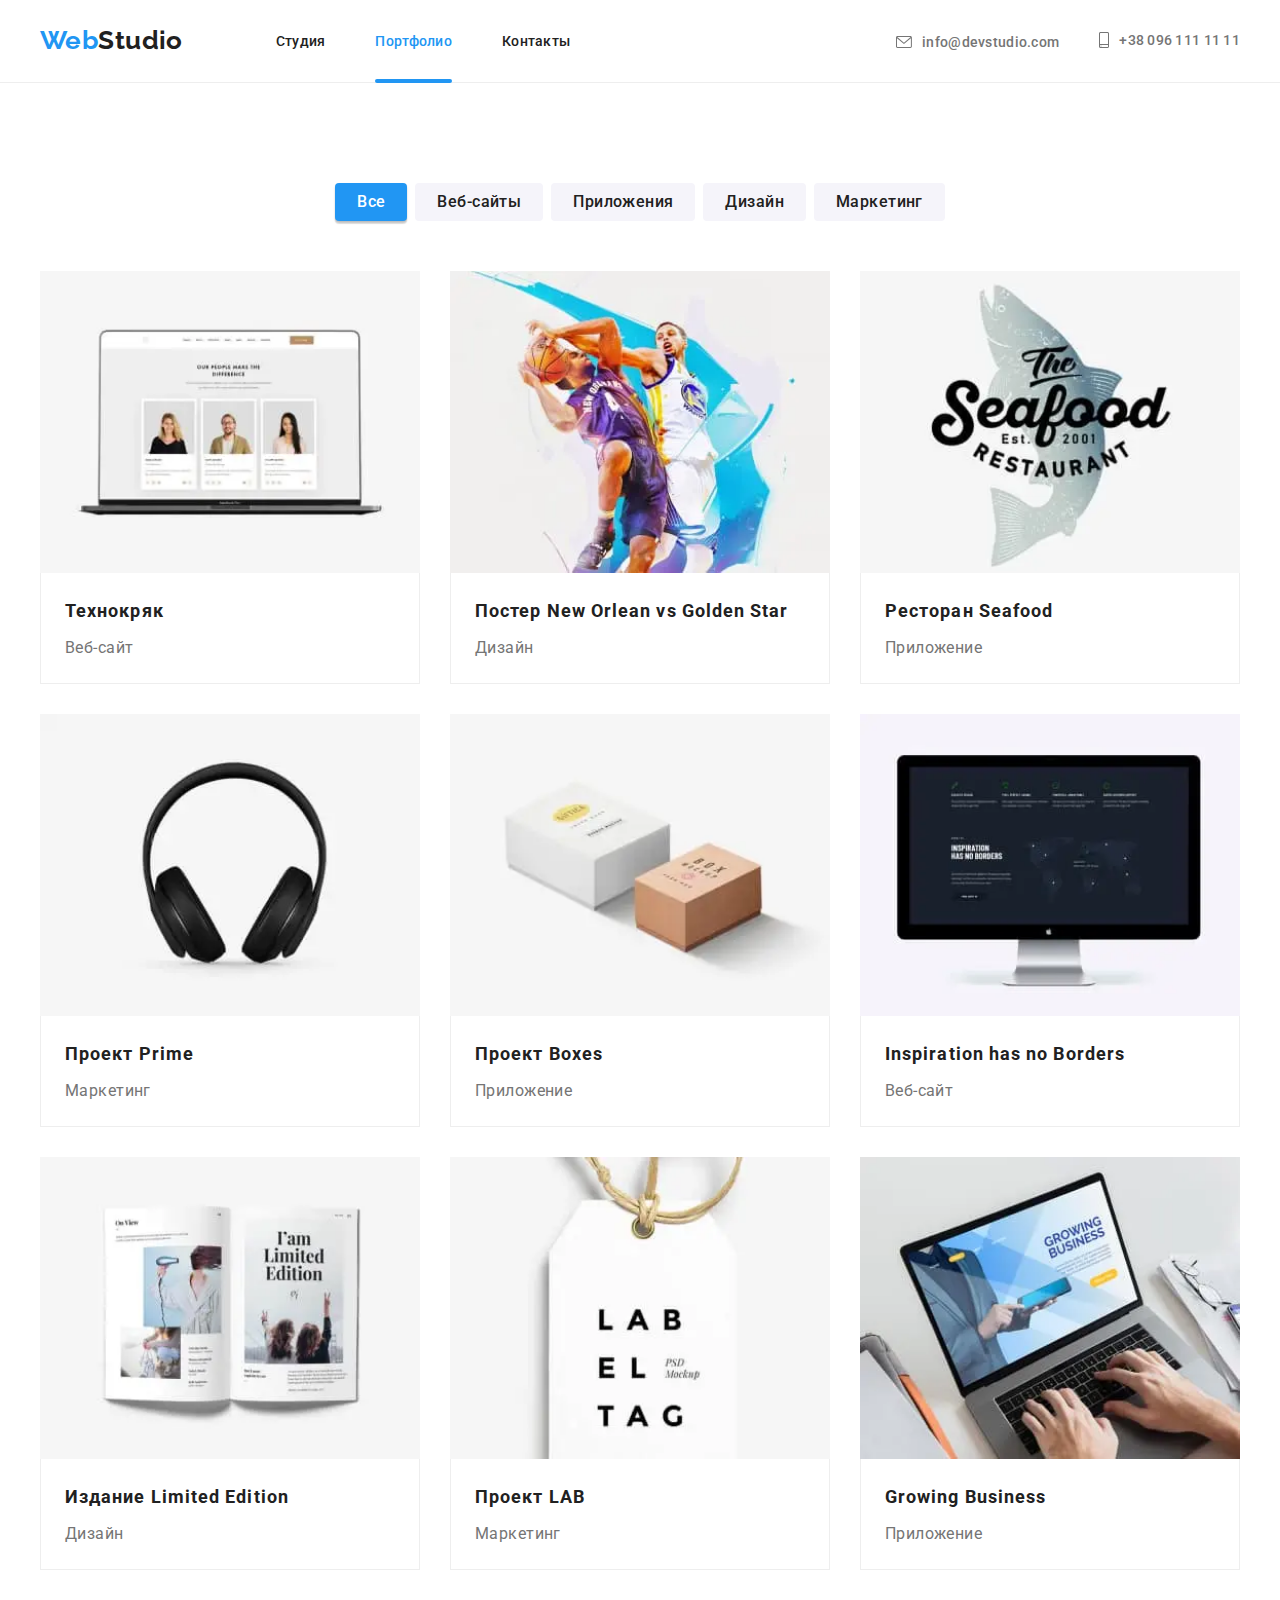
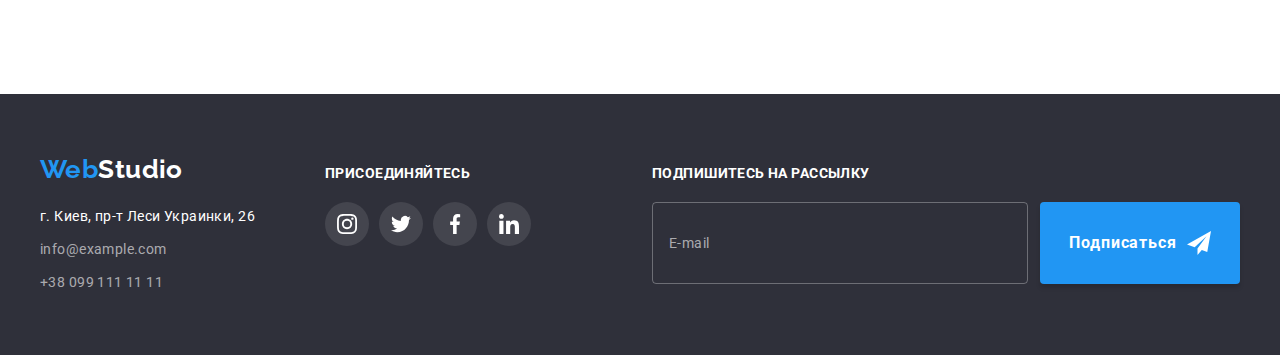
==== commit 81457a41: "добавляет webp" ====
--- a/portfolio.html
+++ b/portfolio.html
@@ -100,7 +100,7 @@
           <ul class="mobile-contacts list">
             <li class="mobile-contacts__item">
               <a
-                href="tel:+38 096 111 11 11"
+                href="tel:+380961111111"
                 class="mobile-contacts__link link mobile-contacts__link--telephone"
                 >+38 096 111 11 11</a
               >
@@ -160,6 +160,14 @@
                   <picture>
                     <source
                       srcset="
+                        ./images/portfolio/portfolio-img-desc-1.webp    1x,
+                        ./images/portfolio/portfolio-img-desc-1@2x.webp 2x
+                      "
+                      media="(min-width: 1200px)"
+                      type="image/webp"
+                    />
+                    <source
+                      srcset="
                         ./images/portfolio/portfolio-img-desc-1.jpg    1x,
                         ./images/portfolio/portfolio-img-desc-1@2x.jpg 2x
                       "
@@ -169,11 +177,29 @@
 
                     <source
                       srcset="
+                        ./images/portfolio/portfolio-img-tablet-1.webp    1x,
+                        ./images/portfolio/portfolio-img-tablet-1@2x.webp 2x
+                      "
+                      media="(min-width: 768px)"
+                      type="image/webp"
+                    />
+
+                    <source
+                      srcset="
                         ./images/portfolio/portfolio-img-tablet-1.jpg    1x,
                         ./images/portfolio/portfolio-img-tablet-1@2x.jpg 2x
                       "
                       media="(min-width: 768px)"
                       type="image/jpg"
+                    />
+
+                    <source
+                      srcset="
+                        ./images/portfolio/portfolio-img-1.webp    1x,
+                        ./images/portfolio/portfolio-img-1@2x.webp 2x
+                      "
+                      media="(max-width: 767px)"
+                      type="image/webp"
                     />
 
                     <source
@@ -209,6 +235,14 @@
                   <picture>
                     <source
                       srcset="
+                        ./images/portfolio/portfolio-img-desc-2.webp    1x,
+                        ./images/portfolio/portfolio-img-desc-2@2x.webp 2x
+                      "
+                      media="(min-width: 1200px)"
+                      type="image/webp"
+                    />
+                    <source
+                      srcset="
                         ./images/portfolio/portfolio-img-desc-2.jpg    1x,
                         ./images/portfolio/portfolio-img-desc-2@2x.jpg 2x
                       "
@@ -218,11 +252,29 @@
 
                     <source
                       srcset="
+                        ./images/portfolio/portfolio-img-tablet-2.webp    1x,
+                        ./images/portfolio/portfolio-img-tablet-2@2x.webp 2x
+                      "
+                      media="(min-width: 768px)"
+                      type="image/webp"
+                    />
+
+                    <source
+                      srcset="
                         ./images/portfolio/portfolio-img-tablet-2.jpg    1x,
                         ./images/portfolio/portfolio-img-tablet-2@2x.jpg 2x
                       "
                       media="(min-width: 768px)"
                       type="image/jpg"
+                    />
+
+                    <source
+                      srcset="
+                        ./images/portfolio/portfolio-img-2.webp    1x,
+                        ./images/portfolio/portfolio-img-2@2x.webp 2x
+                      "
+                      media="(max-width: 767px)"
+                      type="image/webp"
                     />
 
                     <source
@@ -259,6 +311,14 @@
                   <picture>
                     <source
                       srcset="
+                        ./images/portfolio/portfolio-img-desc-3.webp    1x,
+                        ./images/portfolio/portfolio-img-desc-3@2x.webp 2x
+                      "
+                      media="(min-width: 1200px)"
+                      type="image/webp"
+                    />
+                    <source
+                      srcset="
                         ./images/portfolio/portfolio-img-desc-3.jpg    1x,
                         ./images/portfolio/portfolio-img-desc-3@2x.jpg 2x
                       "
@@ -268,11 +328,29 @@
 
                     <source
                       srcset="
+                        ./images/portfolio/portfolio-img-tablet-3.webp    1x,
+                        ./images/portfolio/portfolio-img-tablet-3@2x.webp 2x
+                      "
+                      media="(min-width: 768px)"
+                      type="image/webp"
+                    />
+
+                    <source
+                      srcset="
                         ./images/portfolio/portfolio-img-tablet-3.jpg    1x,
                         ./images/portfolio/portfolio-img-tablet-3@2x.jpg 2x
                       "
                       media="(min-width: 768px)"
                       type="image/jpg"
+                    />
+
+                    <source
+                      srcset="
+                        ./images/portfolio/portfolio-img-3.webp    1x,
+                        ./images/portfolio/portfolio-img-3@2x.webp 2x
+                      "
+                      media="(max-width: 767px)"
+                      type="image/webp"
                     />
 
                     <source
@@ -307,6 +385,14 @@
                   <picture>
                     <source
                       srcset="
+                        ./images/portfolio/portfolio-img-desc-4.webp    1x,
+                        ./images/portfolio/portfolio-img-desc-4@2x.webp 2x
+                      "
+                      media="(min-width: 1200px)"
+                      type="image/webp"
+                    />
+                    <source
+                      srcset="
                         ./images/portfolio/portfolio-img-desc-4.jpg    1x,
                         ./images/portfolio/portfolio-img-desc-4@2x.jpg 2x
                       "
@@ -316,11 +402,29 @@
 
                     <source
                       srcset="
+                        ./images/portfolio/portfolio-img-tablet-4.webp    1x,
+                        ./images/portfolio/portfolio-img-tablet-4@2x.webp 2x
+                      "
+                      media="(min-width: 768px)"
+                      type="image/webp"
+                    />
+
+                    <source
+                      srcset="
                         ./images/portfolio/portfolio-img-tablet-4.jpg    1x,
                         ./images/portfolio/portfolio-img-tablet-4@2x.jpg 2x
                       "
                       media="(min-width: 768px)"
                       type="image/jpg"
+                    />
+
+                    <source
+                      srcset="
+                        ./images/portfolio/portfolio-img-4.webp    1x,
+                        ./images/portfolio/portfolio-img-4@2x.webp 2x
+                      "
+                      media="(max-width: 767px)"
+                      type="image/webp"
                     />
 
                     <source
@@ -355,6 +459,14 @@
                   <picture>
                     <source
                       srcset="
+                        ./images/portfolio/portfolio-img-desc-5.webp    1x,
+                        ./images/portfolio/portfolio-img-desc-5@2x.webp 2x
+                      "
+                      media="(min-width: 1200px)"
+                      type="image/webp"
+                    />
+                    <source
+                      srcset="
                         ./images/portfolio/portfolio-img-desc-5.jpg    1x,
                         ./images/portfolio/portfolio-img-desc-5@2x.jpg 2x
                       "
@@ -364,11 +476,29 @@
 
                     <source
                       srcset="
+                        ./images/portfolio/portfolio-img-tablet-5.webp    1x,
+                        ./images/portfolio/portfolio-img-tablet-5@2x.webp 2x
+                      "
+                      media="(min-width: 768px)"
+                      type="image/webp"
+                    />
+
+                    <source
+                      srcset="
                         ./images/portfolio/portfolio-img-tablet-5.jpg    1x,
                         ./images/portfolio/portfolio-img-tablet-5@2x.jpg 2x
                       "
                       media="(min-width: 768px)"
                       type="image/jpg"
+                    />
+
+                    <source
+                      srcset="
+                        ./images/portfolio/portfolio-img-5.webp    1x,
+                        ./images/portfolio/portfolio-img-5@2x.webp 2x
+                      "
+                      media="(max-width: 767px)"
+                      type="image/webp"
                     />
 
                     <source
@@ -403,6 +533,14 @@
                   <picture>
                     <source
                       srcset="
+                        ./images/portfolio/portfolio-img-desc-6.webp    1x,
+                        ./images/portfolio/portfolio-img-desc-6@2x.webp 2x
+                      "
+                      media="(min-width: 1200px)"
+                      type="image/webp"
+                    />
+                    <source
+                      srcset="
                         ./images/portfolio/portfolio-img-desc-6.jpg    1x,
                         ./images/portfolio/portfolio-img-desc-6@2x.jpg 2x
                       "
@@ -412,11 +550,29 @@
 
                     <source
                       srcset="
+                        ./images/portfolio/portfolio-img-tablet-6.webp    1x,
+                        ./images/portfolio/portfolio-img-tablet-6@2x.webp 2x
+                      "
+                      media="(min-width: 768px)"
+                      type="image/webp"
+                    />
+
+                    <source
+                      srcset="
                         ./images/portfolio/portfolio-img-tablet-6.jpg    1x,
                         ./images/portfolio/portfolio-img-tablet-6@2x.jpg 2x
                       "
                       media="(min-width: 768px)"
                       type="image/jpg"
+                    />
+
+                    <source
+                      srcset="
+                        ./images/portfolio/portfolio-img-6.webp    1x,
+                        ./images/portfolio/portfolio-img-6@2x.webp 2x
+                      "
+                      media="(max-width: 767px)"
+                      type="image/webp"
                     />
 
                     <source
@@ -454,6 +610,14 @@
                   <picture>
                     <source
                       srcset="
+                        ./images/portfolio/portfolio-img-desc-7.webp    1x,
+                        ./images/portfolio/portfolio-img-desc-7@2x.webp 2x
+                      "
+                      media="(min-width: 1200px)"
+                      type="image/webp"
+                    />
+                    <source
+                      srcset="
                         ./images/portfolio/portfolio-img-desc-7.jpg    1x,
                         ./images/portfolio/portfolio-img-desc-7@2x.jpg 2x
                       "
@@ -463,11 +627,29 @@
 
                     <source
                       srcset="
+                        ./images/portfolio/portfolio-img-tablet-7.webp    1x,
+                        ./images/portfolio/portfolio-img-tablet-7@2x.webp 2x
+                      "
+                      media="(min-width: 768px)"
+                      type="image/webp"
+                    />
+
+                    <source
+                      srcset="
                         ./images/portfolio/portfolio-img-tablet-7.jpg    1x,
                         ./images/portfolio/portfolio-img-tablet-7@2x.jpg 2x
                       "
                       media="(min-width: 768px)"
                       type="image/jpg"
+                    />
+
+                    <source
+                      srcset="
+                        ./images/portfolio/portfolio-img-7.webp    1x,
+                        ./images/portfolio/portfolio-img-7@2x.webp 2x
+                      "
+                      media="(max-width: 767px)"
+                      type="image/webp"
                     />
 
                     <source
@@ -504,6 +686,14 @@
                   <picture>
                     <source
                       srcset="
+                        ./images/portfolio/portfolio-img-desc-8.webp    1x,
+                        ./images/portfolio/portfolio-img-desc-8@2x.webp 2x
+                      "
+                      media="(min-width: 1200px)"
+                      type="image/webp"
+                    />
+                    <source
+                      srcset="
                         ./images/portfolio/portfolio-img-desc-8.jpg    1x,
                         ./images/portfolio/portfolio-img-desc-8@2x.jpg 2x
                       "
@@ -513,11 +703,29 @@
 
                     <source
                       srcset="
+                        ./images/portfolio/portfolio-img-tablet-8.webp    1x,
+                        ./images/portfolio/portfolio-img-tablet-8@2x.webp 2x
+                      "
+                      media="(min-width: 768px)"
+                      type="image/webp"
+                    />
+
+                    <source
+                      srcset="
                         ./images/portfolio/portfolio-img-tablet-8.jpg    1x,
                         ./images/portfolio/portfolio-img-tablet-8@2x.jpg 2x
                       "
                       media="(min-width: 768px)"
                       type="image/jpg"
+                    />
+
+                    <source
+                      srcset="
+                        ./images/portfolio/portfolio-img-8.webp    1x,
+                        ./images/portfolio/portfolio-img-8@2x.webp 2x
+                      "
+                      media="(max-width: 767px)"
+                      type="image/webp"
                     />
 
                     <source
@@ -552,6 +760,14 @@
                   <picture>
                     <source
                       srcset="
+                        ./images/portfolio/portfolio-img-desc-9.webp    1x,
+                        ./images/portfolio/portfolio-img-desc-9@2x.webp 2x
+                      "
+                      media="(min-width: 1200px)"
+                      type="image/webp"
+                    />
+                    <source
+                      srcset="
                         ./images/portfolio/portfolio-img-desc-9.jpg    1x,
                         ./images/portfolio/portfolio-img-desc-9@2x.jpg 2x
                       "
@@ -561,11 +777,29 @@
 
                     <source
                       srcset="
+                        ./images/portfolio/portfolio-img-tablet-9.webp    1x,
+                        ./images/portfolio/portfolio-img-tablet-9@2x.webp 2x
+                      "
+                      media="(min-width: 768px)"
+                      type="image/webp"
+                    />
+
+                    <source
+                      srcset="
                         ./images/portfolio/portfolio-img-tablet-9.jpg    1x,
                         ./images/portfolio/portfolio-img-tablet-9@2x.jpg 2x
                       "
                       media="(min-width: 768px)"
                       type="image/jpg"
+                    />
+
+                    <source
+                      srcset="
+                        ./images/portfolio/portfolio-img-9.webp    1x,
+                        ./images/portfolio/portfolio-img-9@2x.webp 2x
+                      "
+                      media="(max-width: 767px)"
+                      type="image/webp"
                     />
 
                     <source
--- a/css/main.min.css
+++ b/css/main.min.css
@@ -1,2 +1,2 @@
-:root{--primary-bg-color: #ffffff;--secondary-bg-color: #2f303a;--primary-color: #212121;--secondary-color: #757575;--accent-color: #2196f3;--main-color: #ffffff;--transparent-color: rgba(255, 255, 255, 0.6);--btn-hover-color: #188ce8;--portfolio-btn-color: #f5f4fa;--our-team-bg-color: #f5f4fa;--border-color: #eeeeee;--icons-color: #afb1b8;--icons-transparent-color: rgba(255, 255, 255, 0.1);--input-border-color: rgba(255, 255, 255, 0.3);--modal-input-border-color: rgba(33, 33, 33, 0.2);--animation: 250ms cubic-bezier(0.4, 0, 0.2, 1)}.visually-hidden{position:absolute;width:1px;height:1px;margin:-1px;padding:0;overflow:hidden;border:0;clip:rect(0 0 0 0)}body{margin:0;background-color:var(--primary-bg-color);color:var(--primary-color);font-family:'Roboto', sans-serif;font-size:14px;line-height:1.71;letter-spacing:0.03em}h1,h2,h3,h4,h5,h6,p{margin-top:0;margin-bottom:0}ol,ul{padding-left:0;margin-top:0;margin-bottom:0}img{display:block;width:100%;height:auto}.list{list-style:none}.link{font-weight:500;line-height:1.2;letter-spacing:0.02em;text-decoration:none}.accent{color:var(--accent-color)}.container{margin-right:auto;margin-left:auto;padding-right:15px;padding-left:15px}@media screen and (min-width: 480px){.container{width:480px}}@media screen and (min-width: 768px){.container{width:768px}}@media screen and (min-width: 1200px){.container{width:1200px}}.section{padding-top:60px;padding-bottom:60px}.section__title{margin-bottom:30px;text-align:center;font-size:28px;line-height:1.18}@media screen and (min-width: 1200px){.section{padding-top:94px;padding-bottom:94px}.section__title{margin-bottom:50px;font-size:36px;line-height:1.16}}.header{position:relative;border-bottom:1px solid var(--border-color)}.header__logo{padding-top:16px;padding-bottom:16px;color:var(--primary-color)}.logo{display:inline-block;font-family:'Raleway', sans-serif;font-weight:700;font-size:26px;line-height:1.2;text-decoration:none}.header__container{display:-webkit-box;display:-ms-flexbox;display:flex;-webkit-box-align:center;-ms-flex-align:center;align-items:center}@media screen and (max-width: 767px){.header__container{-webkit-box-pack:justify;-ms-flex-pack:justify;justify-content:space-between}.site-nav{display:none}.contacts{display:none}}@media screen and (min-width: 768px){.header__logo{margin-right:88px;padding-top:24px;padding-bottom:26px}.header .navigation{display:-webkit-box;display:-ms-flexbox;display:flex;-webkit-box-align:center;-ms-flex-align:center;align-items:center}.header .site-nav{display:-webkit-box;display:-ms-flexbox;display:flex}.header .site-nav__item:not(:last-child){margin-right:50px}.header .site-nav__link{position:relative;display:block;padding-top:32px;padding-bottom:32px;color:var(--primary-color);-webkit-transition:color var(--animation);transition:color var(--animation)}.header .site-nav__link--current::after{content:'';display:block;position:absolute;bottom:0;left:0;width:100%;height:4px;background-color:var(--accent-color);border-radius:2px;-webkit-transform:translateY(1px);transform:translateY(1px)}.header .site-nav__link--current,.header .site-nav__link:hover,.header .site-nav__link:focus{color:var(--accent-color)}.header .contacts{margin-left:auto}}@media screen and (min-width: 768px) and (min-width: 768px) and (max-width: 1199px){.header .contacts__item:not(:last-child){margin-bottom:10px}}@media screen and (min-width: 768px){.header .contacts__icon{margin-right:8px;fill:currentColor}.header .contacts__link{display:-webkit-box;display:-ms-flexbox;display:flex;-webkit-box-align:center;-ms-flex-align:center;align-items:center;color:var(--secondary-color);font-size:12px;line-height:1.16;-webkit-transition:color var(--animation);transition:color var(--animation)}.header .contacts__link:hover,.header .contacts__link:focus{color:var(--accent-color)}}@media screen and (min-width: 1200px){.header__logo{margin-right:93px}.header .contacts{display:-webkit-box;display:-ms-flexbox;display:flex;-webkit-box-align:baseline;-ms-flex-align:baseline;align-items:baseline}.header .contacts__item:not(:last-child){margin-right:40px}.header .contacts__icon{margin-right:10px}.header .contacts__link{padding-top:32px;padding-bottom:32px;font-size:14px}}@media screen and (max-width: 767px){.burger-menu{position:fixed;top:0;left:0;width:100%;height:100vh;z-index:2;background-color:var(--main-color);-webkit-transform:translateY(-100%);transform:translateY(-100%);-webkit-transition:-webkit-transform var(--animation);transition:-webkit-transform var(--animation);transition:transform var(--animation);transition:transform var(--animation), -webkit-transform var(--animation)}.burger-menu.is-open{-webkit-transform:translateY(0%);transform:translateY(0%)}.mobile-menu__wrap{position:relative;max-width:480px;height:100%;display:-webkit-box;display:-ms-flexbox;display:flex;-webkit-box-orient:vertical;-webkit-box-direction:normal;-ms-flex-direction:column;flex-direction:column;-webkit-box-pack:justify;-ms-flex-pack:justify;justify-content:space-between;padding:48px 40px;margin-right:auto;margin-left:auto}.mobile-menu__item{margin-bottom:32px}.mobile-menu__link{color:var(--primary-color);font-weight:500;font-size:40px;-webkit-transition:color var(--animation);transition:color var(--animation)}.mobile-menu__link:hover,.mobile-menu__linkfocus,.mobile-menu__link.focus{color:var(--accent-color)}.mobile-contacts__item{margin-bottom:32px}.mobile-contacts__link{color:var(--secondary-color);font-weight:500;font-size:24px;-webkit-transition:color var(--animation);transition:color var(--animation)}.mobile-contacts__link--telephone{color:var(--accent-color);font-size:34px}.mobile-contacts__link:hover,.mobile-contacts__linkfocus,.mobile-contacts__link.focus{color:var(--accent-color)}.mobile-social{display:-webkit-box;display:-ms-flexbox;display:flex;-ms-flex-wrap:wrap;flex-wrap:wrap}.mobile-social__item{position:relative}.mobile-social__item:not(:last-child):after{content:'';display:block;position:absolute;top:0;right:-10px;width:1px;height:22px;background-color:var(--modal-input-border-color)}.mobile-social__item:not(:last-child){margin-right:20px}.mobile-social__link{color:var(--accent-color);font-weight:500;font-size:18px;line-height:1.22;-webkit-transition:color var(--animation);transition:color var(--animation)}.mobile-social__link:hover,.mobile-social__linkfocus{color:var(--primary-color)}}@media screen and (min-width: 768px){.burger-menu{display:none}}.hero{margin-right:auto;margin-left:auto;text-align:center;padding-top:118px;padding-bottom:118px;background-color:var(--secondary-bg-color);background-image:-webkit-gradient(linear, left top, left bottom, from(rgba(47,48,58,0.4)), to(rgba(47,48,58,0.4))),url(/images/hero.jpg);background-image:linear-gradient(rgba(47,48,58,0.4), rgba(47,48,58,0.4)),url(/images/hero.jpg);background-repeat:no-repeat;background-size:cover;background-position:center center}@media (min-device-pixel-ratio: 2), (-webkit-min-device-pixel-ratio: 2), (min-resolution: 192dpi), (min-resolution: 2dppx){.hero{background-image:-webkit-gradient(linear, left top, left bottom, from(rgba(47,48,58,0.4)), to(rgba(47,48,58,0.4))),url(/images/hero@2x.jpg);background-image:linear-gradient(rgba(47,48,58,0.4), rgba(47,48,58,0.4)),url(/images/hero@2x.jpg)}}.hero__title{color:var(--main-color);font-weight:900;font-size:26px;line-height:1.62;text-align:center;letter-spacing:0.06em;text-transform:uppercase;margin-bottom:30px}@media screen and (min-width: 768px){.hero{background-image:-webkit-gradient(linear, left top, left bottom, from(rgba(47,48,58,0.4)), to(rgba(47,48,58,0.4))),url(/images/hero-tablet.jpg);background-image:linear-gradient(rgba(47,48,58,0.4), rgba(47,48,58,0.4)),url(/images/hero-tablet.jpg)}}@media screen and (min-width: 768px) and (min-device-pixel-ratio: 2), screen and (min-width: 768px) and (-webkit-min-device-pixel-ratio: 2), screen and (min-width: 768px) and (min-resolution: 192dpi), screen and (min-width: 768px) and (min-resolution: 2dppx){.hero{background-image:-webkit-gradient(linear, left top, left bottom, from(rgba(47,48,58,0.4)), to(rgba(47,48,58,0.4))),url(/images/hero-tablet@2x.jpg);background-image:linear-gradient(rgba(47,48,58,0.4), rgba(47,48,58,0.4)),url(/images/hero-tablet@2x.jpg)}}@media screen and (min-width: 1200px){.hero{max-height:600px;max-width:1600px;padding-top:200px;padding-bottom:200px;background-image:-webkit-gradient(linear, left top, left bottom, from(rgba(47,48,58,0.4)), to(rgba(47,48,58,0.4))),url(/images/hero-desc.jpg);background-image:linear-gradient(rgba(47,48,58,0.4), rgba(47,48,58,0.4)),url(/images/hero-desc.jpg)}}@media screen and (min-width: 1200px) and (min-device-pixel-ratio: 2), screen and (min-width: 1200px) and (-webkit-min-device-pixel-ratio: 2), screen and (min-width: 1200px) and (min-resolution: 192dpi), screen and (min-width: 1200px) and (min-resolution: 2dppx){.hero{background-image:-webkit-gradient(linear, left top, left bottom, from(rgba(47,48,58,0.4)), to(rgba(47,48,58,0.4))),url(/images/hero-desc@2x.jpg);background-image:linear-gradient(rgba(47,48,58,0.4), rgba(47,48,58,0.4)),url(/images/hero-desc@2x.jpg)}}@media screen and (min-width: 1200px){__title{margin-bottom:40px;font-size:44px;line-height:1.36}}.benefits__wrap-icon{display:-webkit-box;display:-ms-flexbox;display:flex;-webkit-box-align:center;-ms-flex-align:center;align-items:center;-webkit-box-pack:center;-ms-flex-pack:center;justify-content:center;height:120px;margin-bottom:30px;background-color:var(--our-team-bg-color);border-radius:4px}.benefits__subtitle{margin-bottom:10px;font-size:14px;line-height:1.14;text-transform:uppercase}.benefits__description{color:var(--secondary-color);font-size:14px;line-height:1.71}@media screen and (max-width: 767px){.benefits__item:not(:last-child){margin-bottom:30px}.benefits__subtitle{text-align:center}}@media screen and (min-width: 768px){.benefits__list{display:-webkit-box;display:-ms-flexbox;display:flex}}@media screen and (min-width: 768px) and (min-width: 768px) and (max-width: 1199px){.benefits__list{-ms-flex-wrap:wrap;flex-wrap:wrap}}@media screen and (min-width: 768px) and (min-width: 768px) and (max-width: 1199px){.benefits__item{width:calc((100% - 30px) / 2)}.benefits__item:nth-child(2n-1){margin-right:30px}.benefits__item:not(:nth-last-child(-n+2)){margin-bottom:30px}}@media screen and (min-width: 1200px){.benefits__item{width:calc((100% - 90px) / 4)}.benefits__item:not(:last-child){margin-right:30px}}.section__we-do{padding-top:0}.we-do__list{display:-webkit-box;display:-ms-flexbox;display:flex;-webkit-box-pack:justify;-ms-flex-pack:justify;justify-content:space-between}.we-do__item{position:relative}.we-do__img-title{position:absolute;bottom:0;left:0;display:-webkit-box;display:-ms-flexbox;display:flex;-webkit-box-pack:center;-ms-flex-pack:center;justify-content:center;-webkit-box-align:center;-ms-flex-align:center;align-items:center;width:100%;height:70px;background:rgba(47,48,58,0.8);font-size:14px;font-weight:700;line-height:1.14;letter-spacing:0.03em;text-transform:uppercase;color:var(--main-color)}@media screen and (max-width: 1199px){.section.section__we-do{display:none}}.our-team{background-color:var(--our-team-bg-color)}.our-team__item{text-align:center;background-color:var(--main-color);-webkit-box-shadow:0px 1px 3px rgba(0,0,0,0.12),0px 1px 1px rgba(0,0,0,0.14),0px 2px 1px rgba(0,0,0,0.2);box-shadow:0px 1px 3px rgba(0,0,0,0.12),0px 1px 1px rgba(0,0,0,0.14),0px 2px 1px rgba(0,0,0,0.2);border-radius:0px 0px 4px 4px}.our-team__wrap{padding-top:30px;padding-bottom:24px}.our-team__subtitle{margin-bottom:10px;font-weight:500;font-size:16px;line-height:1.18}.our-team__text{margin-bottom:16px;color:var(--secondary-color);font-size:16px;line-height:1.18}.our-team__social-list{display:-webkit-box;display:-ms-flexbox;display:flex;-webkit-box-pack:center;-ms-flex-pack:center;justify-content:center}.our-team__social-link{display:-webkit-box;display:-ms-flexbox;display:flex;-webkit-box-pack:center;-ms-flex-pack:center;justify-content:center;-webkit-box-align:center;-ms-flex-align:center;align-items:center;width:44px;height:44px;border-radius:50%;-webkit-transition:background-color var(--animation);transition:background-color var(--animation)}.our-team__social-link:hover,.our-team__social-link:focus{background-color:var(--accent-color)}.our-team__icon{fill:var(--icons-color);-webkit-transition:fill var(--animation);transition:fill var(--animation)}.our-team__social-link:hover .our-team__icon,.our-team__social-link:focus .our-team__icon{fill:var(--main-color)}@media screen and (max-width: 767px){.our-team__item:not(:last-child){margin-bottom:30px}.our-team__social-link:not(:last-child){margin-right:10px}}@media screen and (min-width: 768px){.our-team__list{display:-webkit-box;display:-ms-flexbox;display:flex}}@media screen and (min-width: 768px) and (min-width: 768px) and (max-width: 1199px){.our-team__list{-ms-flex-wrap:wrap;flex-wrap:wrap}}@media screen and (min-width: 768px) and (min-width: 768px) and (max-width: 1199px){.our-team__item{width:calc((100% - 30px) / 2)}.our-team__item:nth-child(2n-1){margin-right:30px}.our-team__item:not(:nth-last-child(-n+2)){margin-bottom:30px}}@media screen and (min-width: 1200px){.our-team__list{display:-webkit-box;display:-ms-flexbox;display:flex}.our-team__item{width:calc((100% - 90px) / 4)}.our-team__item:not(:last-child){margin-right:30px}.our-team__wrap{padding:30px 32px}.our-team__social-list{-webkit-box-pack:justify;-ms-flex-pack:justify;justify-content:space-between}}.clients__list{display:-webkit-box;display:-ms-flexbox;display:flex}.clients__link{display:-webkit-box;display:-ms-flexbox;display:flex;-webkit-box-pack:center;-ms-flex-pack:center;justify-content:center;-webkit-box-align:center;-ms-flex-align:center;align-items:center;height:92px;color:var(--icons-color);border:1px solid var(--icons-color);border-radius:4px;-webkit-transition:color var(--animation),border var(--animation);transition:color var(--animation),border var(--animation)}.clients__link:hover,.clients__link:focus{color:var(--accent-color);border:1px solid var(--accent-color)}.clients__icon{fill:currentColor}@media screen and (max-width: 767px){.clients__list{-ms-flex-wrap:wrap;flex-wrap:wrap}.clients__item{width:calc((100% - 30px) / 2)}.clients__item:nth-child(2n-1){margin-right:30px}.clients__item:not(:nth-last-child(-n+2)){margin-bottom:30px}}@media screen and (min-width: 768px) and (max-width: 1199px){.clients__list{-ms-flex-wrap:wrap;flex-wrap:wrap}.clients__item{width:calc((100% - 2 * 30px) / 3)}.clients__item:not(:nth-child(3n)){margin-right:30px}.clients__item:nth-child(-n+3){margin-bottom:30px}}@media screen and (min-width: 1200px){.clients__item{width:calc((100% - 5 * 30px) / 6)}.clients__item:not(:last-child){margin-right:30px}}.footer{padding-top:60px;padding-bottom:60px;background-color:var(--secondary-bg-color)}.footer__logo{display:inline-block;margin-bottom:20px;color:var(--main-color)}.footer__subtitle{margin-bottom:20px;color:var(--main-color);font-size:14px;line-height:1.14;text-transform:uppercase}.footer__social-list{display:-webkit-box;display:-ms-flexbox;display:flex}.footer__social-item:not(:last-child){margin-right:10px}.footer__social-link{display:-webkit-box;display:-ms-flexbox;display:flex;-webkit-box-pack:center;-ms-flex-pack:center;justify-content:center;-webkit-box-align:center;-ms-flex-align:center;align-items:center;width:44px;height:44px;background-color:var(--icons-transparent-color);border-radius:50%;-webkit-transition:background-color var(--animation);transition:background-color var(--animation)}.footer__social-link:hover,.footer__social-link:focus{background-color:var(--accent-color)}.footer__social-icon{fill:var(--main-color)}.footer__item:not(:last-child){margin-bottom:8px}.footer__link{color:var(--transparent-color);font-style:normal;text-decoration:none;-webkit-transition:color var(--animation);transition:color var(--animation)}.footer__link:hover,.footer__link:focus,.footer__link--address:hover,.footer__link--address:focus{color:var(--accent-color)}.footer__link--address{color:var(--main-color)}.footer__input{width:100%;height:50px;padding:15px 16px;font-family:inherit;font-weight:400;font-size:14px;line-height:1.25;letter-spacing:0.03em;color:var(--main-color);outline:none;border:1px solid var(--input-border-color);border-radius:4px;background-color:transparent;-webkit-transition:border var(--animation);transition:border var(--animation)}.footer__input:hover,.footer__input:focus{border:1px solid var(--accent-color)}.footer__input::-webkit-input-placeholder{font-family:inherit;font-weight:400;font-size:14px;line-height:1.25;letter-spacing:0.03em;color:var(--transparent-color)}.footer__input:-ms-input-placeholder{font-family:inherit;font-weight:400;font-size:14px;line-height:1.25;letter-spacing:0.03em;color:var(--transparent-color)}.footer__input::-ms-input-placeholder{font-family:inherit;font-weight:400;font-size:14px;line-height:1.25;letter-spacing:0.03em;color:var(--transparent-color)}.footer__input::placeholder{font-family:inherit;font-weight:400;font-size:14px;line-height:1.25;letter-spacing:0.03em;color:var(--transparent-color)}.footer__send-icon{margin-left:10px}@media screen and (max-width: 767px){.footer__container{text-align:center}.footer__social-inner{margin-bottom:60px}.footer__social-list{-webkit-box-pack:center;-ms-flex-pack:center;justify-content:center}.footer__list{margin-bottom:60px}.footer__input{margin-bottom:20px}}@media screen and (min-width: 768px) and (max-width: 1199px){.footer__left-side{display:-webkit-box;display:-ms-flexbox;display:flex;-ms-flex-pack:distribute;justify-content:space-around;margin-bottom:60px}.footer__contacts,.footer__social-inner,.footer__subscribe{text-align:center}.footer__input{width:450px;margin-bottom:20px}}@media screen and (min-width: 1200px){.footer__container{display:-webkit-box;display:-ms-flexbox;display:flex;-webkit-box-align:baseline;-ms-flex-align:baseline;align-items:baseline}.footer__left-side{display:-webkit-box;display:-ms-flexbox;display:flex;-webkit-box-align:baseline;-ms-flex-align:baseline;align-items:baseline;width:50%}.footer__social-inner{margin-left:70px}.footer__item:not(:last-child){margin-bottom:9px}.footer__subscribe{width:49%;margin-left:auto}.footer__form-wrap{display:-webkit-box;display:-ms-flexbox;display:flex;margin-left:auto}.footer__input{width:358px;margin-right:12px}}.portfolio__link{display:block;text-decoration:none;-webkit-transition:-webkit-box-shadow var(--animation);transition:-webkit-box-shadow var(--animation);transition:box-shadow var(--animation);transition:box-shadow var(--animation), -webkit-box-shadow var(--animation)}.portfolio__link:hover,.portfolio__link:focus{-webkit-box-shadow:0px 1px 1px rgba(0,0,0,0.12),0px 4px 4px rgba(0,0,0,0.06),1px 4px 6px rgba(0,0,0,0.16);box-shadow:0px 1px 1px rgba(0,0,0,0.12),0px 4px 4px rgba(0,0,0,0.06),1px 4px 6px rgba(0,0,0,0.16)}.portfolio__buttons-list{display:-webkit-box;display:-ms-flexbox;display:flex;-ms-flex-wrap:wrap;flex-wrap:wrap;margin-bottom:40px}.portfolio__buttons-item:not(:last-child){margin-right:8px}.portfolio__item:not(:last-child){margin-bottom:30px}.portfolio__img-wrap{position:relative;overflow:hidden}.portfolio__overlay{position:absolute;top:0;left:0;width:100%;height:100%;padding:63px 24px;background-color:rgba(33,150,243,0.9);font-size:18px;line-height:1.56;letter-spacing:0.03em;color:var(--main-color);-webkit-transform:translateY(101%);transform:translateY(101%);-webkit-transition:-webkit-transform var(--animation);transition:-webkit-transform var(--animation);transition:transform var(--animation);transition:transform var(--animation), -webkit-transform var(--animation);overflow:auto}.portfolio__link:hover .portfolio__overlay,.portfolio__link:focus .portfolio__overlay{-webkit-transform:translateY(0);transform:translateY(0)}.portfolio__wrap{border-left:1px solid var(--border-color);border-bottom:1px solid var(--border-color);border-right:1px solid var(--border-color);padding:20px 24px}.portfolio__subtitle{margin-bottom:4px;color:var(--primary-color);font-size:18px;line-height:2;letter-spacing:0.06em}.portfolio__text{color:var(--secondary-color);font-size:16px;line-height:1.88}@media screen and (max-width: 767px){.only-mobile-inner{margin-bottom:-15px}.portfolio__buttons-item:not(:last-child){margin-bottom:15px}}@media screen and (min-width: 768px){.portfolio__buttons-list{margin-bottom:30px;-webkit-box-pack:center;-ms-flex-pack:center;justify-content:center}.portfolio__examples-list{display:-webkit-box;display:-ms-flexbox;display:flex;-ms-flex-wrap:wrap;flex-wrap:wrap}}@media screen and (min-width: 768px) and (max-width: 1199px){.portfolio__item{display:-webkit-box;display:-ms-flexbox;display:flex;width:calc((100% - 1 * 30px) / 2)}.portfolio__item:not(:nth-child(2n)){margin-right:30px}.portfolio__item:not(:nth-last-child(-n+2)){margin-bottom:30px}.portfolio__link{display:-webkit-box;display:-ms-flexbox;display:flex;-webkit-box-orient:vertical;-webkit-box-direction:normal;-ms-flex-direction:column;flex-direction:column}.portfolio__wrap{-webkit-box-flex:1;-ms-flex-positive:1;flex-grow:1}}@media screen and (min-width: 1200px){.section__portfolio{padding-top:100px}.portfolio__buttons-list{margin-bottom:50px}.portfolio__examples-list{display:-webkit-box;display:-ms-flexbox;display:flex;-ms-flex-wrap:wrap;flex-wrap:wrap}.portfolio__item{width:calc((100% - 2 * 30px) / 3)}.portfolio__item:not(:nth-child(3n)){margin-right:30px}.portfolio__item:not(:nth-last-child(-n+3)){margin-bottom:30px}}.btn{min-width:200px;min-height:50px;display:-webkit-box;display:-ms-flexbox;display:flex;-webkit-box-align:center;-ms-flex-align:center;align-items:center;-webkit-box-pack:center;-ms-flex-pack:center;justify-content:center;padding:1px 10px;margin-left:auto;margin-right:auto;-webkit-appearance:none;-moz-appearance:none;appearance:none;font-family:inherit;font-weight:700;font-size:16px;line-height:1.88;letter-spacing:0.06em;color:var(--main-color);background-color:var(--accent-color);border-radius:4px;border:none;cursor:pointer;-webkit-box-shadow:0px 4px 4px rgba(0,0,0,0.15);box-shadow:0px 4px 4px rgba(0,0,0,0.15);-webkit-transition:background-color var(--animation);transition:background-color var(--animation)}.btn:hover,.btn:focus{background-color:var(--btn-hover-color)}.portfolio__btn{padding:6px 22px;font-family:inherit;font-weight:500;font-size:16px;line-height:1.62;letter-spacing:inherit;color:var(--primary-color);cursor:pointer;background-color:var(--portfolio-btn-color);border:none;border-radius:4px;-webkit-transition:color var(--animation),background-color var(--animation),-webkit-box-shadow var(--animation);transition:color var(--animation),background-color var(--animation),-webkit-box-shadow var(--animation);transition:color var(--animation),background-color var(--animation),box-shadow var(--animation);transition:color var(--animation),background-color var(--animation),box-shadow var(--animation),-webkit-box-shadow var(--animation)}.portfolio__btn--current,.portfolio__btn:hover,.portfolio__btn:focus{color:var(--main-color);background-color:var(--accent-color);-webkit-box-shadow:0px 3px 1px rgba(0,0,0,0.1),0px 1px 2px rgba(0,0,0,0.08),0px 2px 2px rgba(0,0,0,0.12);box-shadow:0px 3px 1px rgba(0,0,0,0.1),0px 1px 2px rgba(0,0,0,0.08),0px 2px 2px rgba(0,0,0,0.12)}.menu-btn{padding:0;border:none;background-color:transparent;line-height:0}.menu-btn__cross{-webkit-transition:fill var(--animation);transition:fill var(--animation)}.menu-btn__mobile-menu{-webkit-transition:fill var(--animation);transition:fill var(--animation)}.menu-btn--close{position:absolute;top:15px;right:15px}.menu-btn:hover .menu-btn__cross,.menu-btn:focus .menu-btn__cross,.menu-btn:hover .menu-btn__mobile-menu,.menu-btn:focus .menu-btn__mobile-menu{fill:var(--accent-color)}@media screen and (min-width: 768px){.menu-btn{display:none}}.backdrop{position:fixed;z-index:2;top:0;left:0;width:100%;height:100%;background-color:rgba(0,0,0,0.2);opacity:1;overflow-y:scroll;-webkit-transition:opacity var(--animation),visibility var(--animation);transition:opacity var(--animation),visibility var(--animation)}.backdrop.is-hidden{visibility:hidden;opacity:0;pointer-events:none}.modal{position:absolute;top:50%;left:50%;max-height:80%;padding:40px;overflow:auto;text-align:left;-webkit-transform:translate(-50%, -50%);transform:translate(-50%, -50%);background-color:var(--primary-bg-color);-webkit-box-shadow:0px 1px 3px rgba(0,0,0,0.12),0px 1px 1px rgba(0,0,0,0.14),0px 2px 1px rgba(0,0,0,0.2);box-shadow:0px 1px 3px rgba(0,0,0,0.12),0px 1px 1px rgba(0,0,0,0.14),0px 2px 1px rgba(0,0,0,0.2);border-radius:4px}.modal__close{position:absolute;top:8px;right:8px;width:30px;height:30px;display:-webkit-box;display:-ms-flexbox;display:flex;-webkit-box-pack:center;-ms-flex-pack:center;justify-content:center;-webkit-box-align:center;-ms-flex-align:center;align-items:center;background-color:var(--primary-bg-color);border:1px solid rgba(0,0,0,0.1);border-radius:50%;cursor:pointer}.modal__close-icon{-webkit-transition:fill var(--animation);transition:fill var(--animation)}.modal__close:hover .modal__close-icon,.modal__close:focus .modal__close-icon{fill:var(--accent-color)}.modal__title{display:block;margin-bottom:12px;text-align:center;font-size:20px;line-height:1.5}.modal__label{display:block;margin-bottom:10px}.modal__label--big-margin{margin-bottom:20px}.modal__checkbox-label{position:relative;display:-webkit-box;display:-ms-flexbox;display:flex;-webkit-box-pack:center;-ms-flex-pack:center;justify-content:center;-webkit-box-align:center;-ms-flex-align:center;align-items:center;margin-bottom:30px}.modal__text{margin-bottom:4px;font-size:12px;line-height:1.16;letter-spacing:0.01em;color:var(--secondary-color)}.modal__input-wrap{position:relative;display:block}.modal__input{width:100%;height:40px;padding:12px 12px 12px 42px;outline:none;border:1px solid var(--modal-input-border-color);border-radius:4px;-webkit-transition:bordervar(--animation);transition:bordervar(--animation)}.modal__input:hover,.modal__input:focus{border:1px solid var(--accent-color)}.modal__textarea{width:100%;height:120px;padding:12px 16px;border:1px solid var(--modal-input-border-color);border-radius:4px;outline:none;resize:none;-webkit-transition:border var(--animation);transition:border var(--animation)}.modal__textarea::-webkit-input-placeholder{font-size:12px;line-height:1.16;letter-spacing:0.01em;color:rgba(117,117,117,0.5)}.modal__textarea:-ms-input-placeholder{font-size:12px;line-height:1.16;letter-spacing:0.01em;color:rgba(117,117,117,0.5)}.modal__textarea::-ms-input-placeholder{font-size:12px;line-height:1.16;letter-spacing:0.01em;color:rgba(117,117,117,0.5)}.modal__textarea::placeholder{font-size:12px;line-height:1.16;letter-spacing:0.01em;color:rgba(117,117,117,0.5)}.modal__textarea:focus,.modal__textarea:hover{border:1px solid var(--accent-color)}.modal__icon{position:absolute;top:50%;left:12px;-webkit-transform:translateY(-50%);transform:translateY(-50%);-webkit-transition:fill var(--animation);transition:fill var(--animation)}.modal__input:hover+.modal__icon,.modal__input:focus+.modal__icon{fill:var(--accent-color)}.modal__old-checkbox{position:absolute;width:1px;height:1px;margin:-1px;top:20px;left:20px;border:0;padding:0;white-space:nowrap;-webkit-clip-path:inset(100%);clip-path:inset(100%);clip:rect(0 0 0 0);overflow:hidden}.modal__checkbox{display:block;min-width:16px;height:15px;background-color:transparent;border:2px solid var(--primary-color);border-radius:3px;-webkit-transition:background-color var(--animation),border var(--animation);transition:background-color var(--animation),border var(--animation)}.modal__old-checkbox:focus+.modal__checkbox,.modal__old-checkbox:hover+.modal__checkbox{border:2px solid var(--accent-color)}.modal__old-checkbox:checked+.modal__checkbox{background-color:var(--accent-color);background-image:url(../images/svg/icon-check.svg);background-repeat:no-repeat;background-position:center center;background-origin:border-box;border:2px solid var(--accent-color)}.modal__agree-text{font-size:12px;margin-left:7px;color:var(--secondary-color)}.modal__link{color:var(--accent-color)}@media screen and (max-width: 480px){.modal{max-width:450px}}@media screen and (min-width: 480px){.modal{width:450px}}@media screen and (min-width: 1200px){.modal{width:528px}.modal__agree-text{font-size:14px}}
+:root{--primary-bg-color: #ffffff;--secondary-bg-color: #2f303a;--primary-color: #212121;--secondary-color: #757575;--accent-color: #2196f3;--main-color: #ffffff;--transparent-color: rgba(255, 255, 255, 0.6);--btn-hover-color: #188ce8;--portfolio-btn-color: #f5f4fa;--our-team-bg-color: #f5f4fa;--border-color: #eeeeee;--icons-color: #afb1b8;--icons-transparent-color: rgba(255, 255, 255, 0.1);--input-border-color: rgba(255, 255, 255, 0.3);--modal-input-border-color: rgba(33, 33, 33, 0.2);--animation: 250ms cubic-bezier(0.4, 0, 0.2, 1)}.visually-hidden{position:absolute;width:1px;height:1px;margin:-1px;padding:0;overflow:hidden;border:0;clip:rect(0 0 0 0)}body{margin:0;background-color:var(--primary-bg-color);color:var(--primary-color);font-family:'Roboto', sans-serif;font-size:14px;line-height:1.71;letter-spacing:0.03em}h1,h2,h3,h4,h5,h6,p{margin-top:0;margin-bottom:0}ol,ul{padding-left:0;margin-top:0;margin-bottom:0}img{display:block;width:100%;height:auto}.list{list-style:none}.link{font-weight:500;line-height:1.2;letter-spacing:0.02em;text-decoration:none}.accent{color:var(--accent-color)}.container{margin-right:auto;margin-left:auto;padding-right:15px;padding-left:15px}@media screen and (min-width: 480px){.container{width:480px}}@media screen and (min-width: 768px){.container{width:768px}}@media screen and (min-width: 1200px){.container{width:1200px}}.section{padding-top:60px;padding-bottom:60px}.section__title{margin-bottom:30px;text-align:center;font-size:28px;line-height:1.18}@media screen and (min-width: 1200px){.section{padding-top:94px;padding-bottom:94px}.section__title{margin-bottom:50px;font-size:36px;line-height:1.16}}.header{position:relative;border-bottom:1px solid var(--border-color)}.header__logo{padding-top:16px;padding-bottom:16px;color:var(--primary-color)}.logo{display:inline-block;font-family:'Raleway', sans-serif;font-weight:700;font-size:26px;line-height:1.2;text-decoration:none}.header__container{display:-webkit-box;display:-ms-flexbox;display:flex;-webkit-box-align:center;-ms-flex-align:center;align-items:center}@media screen and (max-width: 767px){.header__container{-webkit-box-pack:justify;-ms-flex-pack:justify;justify-content:space-between}.site-nav{display:none}.contacts{display:none}}@media screen and (min-width: 768px){.header__logo{margin-right:88px;padding-top:24px;padding-bottom:26px}.header .navigation{display:-webkit-box;display:-ms-flexbox;display:flex;-webkit-box-align:center;-ms-flex-align:center;align-items:center}.header .site-nav{display:-webkit-box;display:-ms-flexbox;display:flex}.header .site-nav__item:not(:last-child){margin-right:50px}.header .site-nav__link{position:relative;display:block;padding-top:32px;padding-bottom:32px;color:var(--primary-color);-webkit-transition:color var(--animation);transition:color var(--animation)}.header .site-nav__link--current::after{content:'';display:block;position:absolute;bottom:0;left:0;width:100%;height:4px;background-color:var(--accent-color);border-radius:2px;-webkit-transform:translateY(1px);transform:translateY(1px)}.header .site-nav__link--current,.header .site-nav__link:hover,.header .site-nav__link:focus{color:var(--accent-color)}.header .contacts{margin-left:auto}}@media screen and (min-width: 768px) and (min-width: 768px) and (max-width: 1199px){.header .contacts__item:not(:last-child){margin-bottom:10px}}@media screen and (min-width: 768px){.header .contacts__icon{margin-right:8px;fill:currentColor}.header .contacts__link{display:-webkit-box;display:-ms-flexbox;display:flex;-webkit-box-align:center;-ms-flex-align:center;align-items:center;color:var(--secondary-color);font-size:12px;line-height:1.16;-webkit-transition:color var(--animation);transition:color var(--animation)}.header .contacts__link:hover,.header .contacts__link:focus{color:var(--accent-color)}}@media screen and (min-width: 1200px){.header__logo{margin-right:93px}.header .contacts{display:-webkit-box;display:-ms-flexbox;display:flex;-webkit-box-align:baseline;-ms-flex-align:baseline;align-items:baseline}.header .contacts__item:not(:last-child){margin-right:40px}.header .contacts__icon{margin-right:10px}.header .contacts__link{padding-top:32px;padding-bottom:32px;font-size:14px}}@media screen and (max-width: 767px){.burger-menu{position:fixed;top:0;left:0;width:100%;height:100vh;z-index:2;background-color:var(--main-color);-webkit-transform:translateY(-1000%);transform:translateY(-1000%);-webkit-transition:-webkit-transform var(--animation);transition:-webkit-transform var(--animation);transition:transform var(--animation);transition:transform var(--animation), -webkit-transform var(--animation)}.burger-menu.is-open{-webkit-transform:translateY(0%);transform:translateY(0%)}.mobile-menu__wrap{position:relative;max-width:480px;height:100%;display:-webkit-box;display:-ms-flexbox;display:flex;-webkit-box-orient:vertical;-webkit-box-direction:normal;-ms-flex-direction:column;flex-direction:column;-webkit-box-pack:justify;-ms-flex-pack:justify;justify-content:space-between;padding:48px 40px;margin-right:auto;margin-left:auto}.mobile-menu__item{margin-bottom:32px}.mobile-menu__link{color:var(--primary-color);font-weight:500;font-size:40px;-webkit-transition:color var(--animation);transition:color var(--animation)}.mobile-menu__link:hover,.mobile-menu__linkfocus,.mobile-menu__link.focus{color:var(--accent-color)}.mobile-contacts__item{margin-bottom:32px}.mobile-contacts__link{color:var(--secondary-color);font-weight:500;font-size:24px;-webkit-transition:color var(--animation);transition:color var(--animation)}.mobile-contacts__link--telephone{color:var(--accent-color);font-size:34px}.mobile-contacts__link:hover,.mobile-contacts__linkfocus,.mobile-contacts__link.focus{color:var(--accent-color)}.mobile-social{display:-webkit-box;display:-ms-flexbox;display:flex;-ms-flex-wrap:wrap;flex-wrap:wrap}.mobile-social__item{position:relative}.mobile-social__item:not(:last-child):after{content:'';display:block;position:absolute;top:0;right:-10px;width:1px;height:22px;background-color:var(--modal-input-border-color)}.mobile-social__item:not(:last-child){margin-right:20px}.mobile-social__link{color:var(--accent-color);font-weight:500;font-size:18px;line-height:1.22;-webkit-transition:color var(--animation);transition:color var(--animation)}.mobile-social__link:hover,.mobile-social__linkfocus{color:var(--primary-color)}}@media screen and (min-width: 768px){.burger-menu{display:none}}.hero{margin-right:auto;margin-left:auto;text-align:center;padding-top:118px;padding-bottom:118px;background-color:var(--secondary-bg-color);background-image:-webkit-gradient(linear, left top, left bottom, from(rgba(47,48,58,0.4)), to(rgba(47,48,58,0.4))),url(../images/hero.jpg);background-image:linear-gradient(rgba(47,48,58,0.4), rgba(47,48,58,0.4)),url(../images/hero.jpg);background-repeat:no-repeat;background-size:cover;background-position:center center}@media (min-device-pixel-ratio: 2), (-webkit-min-device-pixel-ratio: 2), (min-resolution: 192dpi), (min-resolution: 2dppx){.hero{background-image:-webkit-gradient(linear, left top, left bottom, from(rgba(47,48,58,0.4)), to(rgba(47,48,58,0.4))),url(../images/hero@2x.jpg);background-image:linear-gradient(rgba(47,48,58,0.4), rgba(47,48,58,0.4)),url(../images/hero@2x.jpg)}}.hero__title{color:var(--main-color);font-weight:900;font-size:26px;line-height:1.62;text-align:center;letter-spacing:0.06em;text-transform:uppercase;margin-bottom:30px}@media screen and (min-width: 768px){.hero{background-image:-webkit-gradient(linear, left top, left bottom, from(rgba(47,48,58,0.4)), to(rgba(47,48,58,0.4))),url(../images/hero-tablet.jpg);background-image:linear-gradient(rgba(47,48,58,0.4), rgba(47,48,58,0.4)),url(../images/hero-tablet.jpg)}}@media screen and (min-width: 768px) and (min-device-pixel-ratio: 2), screen and (min-width: 768px) and (-webkit-min-device-pixel-ratio: 2), screen and (min-width: 768px) and (min-resolution: 192dpi), screen and (min-width: 768px) and (min-resolution: 2dppx){.hero{background-image:-webkit-gradient(linear, left top, left bottom, from(rgba(47,48,58,0.4)), to(rgba(47,48,58,0.4))),url(../images/hero-tablet@2x.jpg);background-image:linear-gradient(rgba(47,48,58,0.4), rgba(47,48,58,0.4)),url(../images/hero-tablet@2x.jpg)}}@media screen and (min-width: 1200px){.hero{max-height:600px;max-width:1600px;padding-top:200px;padding-bottom:200px;background-image:-webkit-gradient(linear, left top, left bottom, from(rgba(47,48,58,0.4)), to(rgba(47,48,58,0.4))),url(../images/hero-desc.jpg);background-image:linear-gradient(rgba(47,48,58,0.4), rgba(47,48,58,0.4)),url(../images/hero-desc.jpg)}}@media screen and (min-width: 1200px) and (min-device-pixel-ratio: 2), screen and (min-width: 1200px) and (-webkit-min-device-pixel-ratio: 2), screen and (min-width: 1200px) and (min-resolution: 192dpi), screen and (min-width: 1200px) and (min-resolution: 2dppx){.hero{background-image:-webkit-gradient(linear, left top, left bottom, from(rgba(47,48,58,0.4)), to(rgba(47,48,58,0.4))),url(../images/hero-desc@2x.jpg);background-image:linear-gradient(rgba(47,48,58,0.4), rgba(47,48,58,0.4)),url(../images/hero-desc@2x.jpg)}}@media screen and (min-width: 1200px){__title{margin-bottom:40px;font-size:44px;line-height:1.36}}.benefits__wrap-icon{display:-webkit-box;display:-ms-flexbox;display:flex;-webkit-box-align:center;-ms-flex-align:center;align-items:center;-webkit-box-pack:center;-ms-flex-pack:center;justify-content:center;height:120px;margin-bottom:30px;background-color:var(--our-team-bg-color);border-radius:4px}.benefits__subtitle{margin-bottom:10px;font-size:14px;line-height:1.14;text-transform:uppercase}.benefits__description{color:var(--secondary-color);font-size:14px;line-height:1.71}@media screen and (max-width: 767px){.benefits__item:not(:last-child){margin-bottom:30px}.benefits__subtitle{text-align:center}}@media screen and (min-width: 768px){.benefits__list{display:-webkit-box;display:-ms-flexbox;display:flex}}@media screen and (min-width: 768px) and (min-width: 768px) and (max-width: 1199px){.benefits__list{-ms-flex-wrap:wrap;flex-wrap:wrap}}@media screen and (min-width: 768px) and (min-width: 768px) and (max-width: 1199px){.benefits__item{width:calc((100% - 30px) / 2)}.benefits__item:nth-child(2n-1){margin-right:30px}.benefits__item:not(:nth-last-child(-n+2)){margin-bottom:30px}}@media screen and (min-width: 1200px){.benefits__item{width:calc((100% - 90px) / 4)}.benefits__item:not(:last-child){margin-right:30px}}.section__we-do{padding-top:0}.we-do__list{display:-webkit-box;display:-ms-flexbox;display:flex;-webkit-box-pack:justify;-ms-flex-pack:justify;justify-content:space-between}.we-do__item{position:relative}.we-do__img-title{position:absolute;bottom:0;left:0;display:-webkit-box;display:-ms-flexbox;display:flex;-webkit-box-pack:center;-ms-flex-pack:center;justify-content:center;-webkit-box-align:center;-ms-flex-align:center;align-items:center;width:100%;height:70px;background:rgba(47,48,58,0.8);font-size:14px;font-weight:700;line-height:1.14;letter-spacing:0.03em;text-transform:uppercase;color:var(--main-color)}@media screen and (max-width: 1199px){.section.section__we-do{display:none}}.our-team{background-color:var(--our-team-bg-color)}.our-team__item{text-align:center;background-color:var(--main-color);-webkit-box-shadow:0px 1px 3px rgba(0,0,0,0.12),0px 1px 1px rgba(0,0,0,0.14),0px 2px 1px rgba(0,0,0,0.2);box-shadow:0px 1px 3px rgba(0,0,0,0.12),0px 1px 1px rgba(0,0,0,0.14),0px 2px 1px rgba(0,0,0,0.2);border-radius:0px 0px 4px 4px}.our-team__wrap{padding-top:30px;padding-bottom:24px}.our-team__subtitle{margin-bottom:10px;font-weight:500;font-size:16px;line-height:1.18}.our-team__text{margin-bottom:16px;color:var(--secondary-color);font-size:16px;line-height:1.18}.our-team__social-list{display:-webkit-box;display:-ms-flexbox;display:flex;-webkit-box-pack:center;-ms-flex-pack:center;justify-content:center}.our-team__social-link{display:-webkit-box;display:-ms-flexbox;display:flex;-webkit-box-pack:center;-ms-flex-pack:center;justify-content:center;-webkit-box-align:center;-ms-flex-align:center;align-items:center;width:44px;height:44px;border-radius:50%;-webkit-transition:background-color var(--animation);transition:background-color var(--animation)}.our-team__social-link:hover,.our-team__social-link:focus{background-color:var(--accent-color)}.our-team__icon{fill:var(--icons-color);-webkit-transition:fill var(--animation);transition:fill var(--animation)}.our-team__social-link:hover .our-team__icon,.our-team__social-link:focus .our-team__icon{fill:var(--main-color)}@media screen and (max-width: 767px){.our-team__item:not(:last-child){margin-bottom:30px}.our-team__social-link:not(:last-child){margin-right:10px}}@media screen and (min-width: 768px){.our-team__list{display:-webkit-box;display:-ms-flexbox;display:flex}}@media screen and (min-width: 768px) and (min-width: 768px) and (max-width: 1199px){.our-team__list{-ms-flex-wrap:wrap;flex-wrap:wrap}}@media screen and (min-width: 768px) and (min-width: 768px) and (max-width: 1199px){.our-team__item{width:calc((100% - 30px) / 2)}.our-team__item:nth-child(2n-1){margin-right:30px}.our-team__item:not(:nth-last-child(-n+2)){margin-bottom:30px}}@media screen and (min-width: 1200px){.our-team__list{display:-webkit-box;display:-ms-flexbox;display:flex}.our-team__item{width:calc((100% - 90px) / 4)}.our-team__item:not(:last-child){margin-right:30px}.our-team__wrap{padding:30px 32px}.our-team__social-list{-webkit-box-pack:justify;-ms-flex-pack:justify;justify-content:space-between}}.clients__list{display:-webkit-box;display:-ms-flexbox;display:flex}.clients__link{display:-webkit-box;display:-ms-flexbox;display:flex;-webkit-box-pack:center;-ms-flex-pack:center;justify-content:center;-webkit-box-align:center;-ms-flex-align:center;align-items:center;height:92px;color:var(--icons-color);border:1px solid var(--icons-color);border-radius:4px;-webkit-transition:color var(--animation),border var(--animation);transition:color var(--animation),border var(--animation)}.clients__link:hover,.clients__link:focus{color:var(--accent-color);border:1px solid var(--accent-color)}.clients__icon{fill:currentColor}@media screen and (max-width: 767px){.clients__list{-ms-flex-wrap:wrap;flex-wrap:wrap}.clients__item{width:calc((100% - 30px) / 2)}.clients__item:nth-child(2n-1){margin-right:30px}.clients__item:not(:nth-last-child(-n+2)){margin-bottom:30px}}@media screen and (min-width: 768px) and (max-width: 1199px){.clients__list{-ms-flex-wrap:wrap;flex-wrap:wrap}.clients__item{width:calc((100% - 2 * 30px) / 3)}.clients__item:not(:nth-child(3n)){margin-right:30px}.clients__item:nth-child(-n+3){margin-bottom:30px}}@media screen and (min-width: 1200px){.clients__item{width:calc((100% - 5 * 30px) / 6)}.clients__item:not(:last-child){margin-right:30px}}.footer{padding-top:60px;padding-bottom:60px;background-color:var(--secondary-bg-color)}.footer__logo{display:inline-block;margin-bottom:20px;color:var(--main-color)}.footer__subtitle{margin-bottom:20px;color:var(--main-color);font-size:14px;line-height:1.14;text-transform:uppercase}.footer__social-list{display:-webkit-box;display:-ms-flexbox;display:flex}.footer__social-item:not(:last-child){margin-right:10px}.footer__social-link{display:-webkit-box;display:-ms-flexbox;display:flex;-webkit-box-pack:center;-ms-flex-pack:center;justify-content:center;-webkit-box-align:center;-ms-flex-align:center;align-items:center;width:44px;height:44px;background-color:var(--icons-transparent-color);border-radius:50%;-webkit-transition:background-color var(--animation);transition:background-color var(--animation)}.footer__social-link:hover,.footer__social-link:focus{background-color:var(--accent-color)}.footer__social-icon{fill:var(--main-color)}.footer__item:not(:last-child){margin-bottom:8px}.footer__link{color:var(--transparent-color);font-style:normal;text-decoration:none;-webkit-transition:color var(--animation);transition:color var(--animation)}.footer__link:hover,.footer__link:focus,.footer__link--address:hover,.footer__link--address:focus{color:var(--accent-color)}.footer__link--address{color:var(--main-color)}.footer__input{width:100%;height:50px;padding:15px 16px;font-family:inherit;font-weight:400;font-size:14px;line-height:1.25;letter-spacing:0.03em;color:var(--main-color);outline:none;border:1px solid var(--input-border-color);border-radius:4px;background-color:transparent;-webkit-transition:border var(--animation);transition:border var(--animation)}.footer__input:hover,.footer__input:focus{border:1px solid var(--accent-color)}.footer__input::-webkit-input-placeholder{font-family:inherit;font-weight:400;font-size:14px;line-height:1.25;letter-spacing:0.03em;color:var(--transparent-color)}.footer__input:-ms-input-placeholder{font-family:inherit;font-weight:400;font-size:14px;line-height:1.25;letter-spacing:0.03em;color:var(--transparent-color)}.footer__input::-ms-input-placeholder{font-family:inherit;font-weight:400;font-size:14px;line-height:1.25;letter-spacing:0.03em;color:var(--transparent-color)}.footer__input::placeholder{font-family:inherit;font-weight:400;font-size:14px;line-height:1.25;letter-spacing:0.03em;color:var(--transparent-color)}.footer__send-icon{margin-left:10px}@media screen and (max-width: 1199px){.footer__container{text-align:center}}@media screen and (max-width: 767px){.footer__social-inner{margin-bottom:60px}.footer__social-list{-webkit-box-pack:center;-ms-flex-pack:center;justify-content:center}.footer__list{margin-bottom:60px}.footer__input{margin-bottom:20px}}@media screen and (min-width: 768px) and (max-width: 1199px){.footer__left-side{display:-webkit-box;display:-ms-flexbox;display:flex;-ms-flex-pack:distribute;justify-content:space-around;margin-bottom:60px}.footer__input{width:450px;margin-bottom:20px}}@media screen and (min-width: 1200px){.footer__container{display:-webkit-box;display:-ms-flexbox;display:flex;-webkit-box-align:baseline;-ms-flex-align:baseline;align-items:baseline}.footer__left-side{display:-webkit-box;display:-ms-flexbox;display:flex;-webkit-box-align:baseline;-ms-flex-align:baseline;align-items:baseline;width:50%}.footer__social-inner{margin-left:70px}.footer__item:not(:last-child){margin-bottom:9px}.footer__subscribe{width:49%;margin-left:auto}.footer__form-wrap{display:-webkit-box;display:-ms-flexbox;display:flex;margin-left:auto}.footer__input{width:358px;margin-right:12px}}.portfolio__link{display:block;text-decoration:none;-webkit-transition:-webkit-box-shadow var(--animation);transition:-webkit-box-shadow var(--animation);transition:box-shadow var(--animation);transition:box-shadow var(--animation), -webkit-box-shadow var(--animation)}.portfolio__link:hover,.portfolio__link:focus{-webkit-box-shadow:0px 1px 1px rgba(0,0,0,0.12),0px 4px 4px rgba(0,0,0,0.06),1px 4px 6px rgba(0,0,0,0.16);box-shadow:0px 1px 1px rgba(0,0,0,0.12),0px 4px 4px rgba(0,0,0,0.06),1px 4px 6px rgba(0,0,0,0.16)}.portfolio__buttons-list{display:-webkit-box;display:-ms-flexbox;display:flex;-ms-flex-wrap:wrap;flex-wrap:wrap;margin-bottom:40px}.portfolio__buttons-item:not(:last-child){margin-right:8px}.portfolio__item:not(:last-child){margin-bottom:30px}.portfolio__img-wrap{position:relative;overflow:hidden}.portfolio__overlay{position:absolute;top:0;left:0;width:100%;height:100%;padding:63px 24px;background-color:rgba(33,150,243,0.9);font-size:18px;line-height:1.56;letter-spacing:0.03em;color:var(--main-color);-webkit-transform:translateY(101%);transform:translateY(101%);-webkit-transition:-webkit-transform var(--animation);transition:-webkit-transform var(--animation);transition:transform var(--animation);transition:transform var(--animation), -webkit-transform var(--animation);overflow:auto}.portfolio__link:hover .portfolio__overlay,.portfolio__link:focus .portfolio__overlay{-webkit-transform:translateY(0);transform:translateY(0)}.portfolio__wrap{border-left:1px solid var(--border-color);border-bottom:1px solid var(--border-color);border-right:1px solid var(--border-color);padding:20px 24px}.portfolio__subtitle{margin-bottom:4px;color:var(--primary-color);font-size:18px;line-height:2;letter-spacing:0.06em}.portfolio__text{color:var(--secondary-color);font-size:16px;line-height:1.88}@media screen and (max-width: 767px){.only-mobile-inner{margin-bottom:-15px}.portfolio__buttons-item:not(:last-child){margin-bottom:15px}}@media screen and (min-width: 768px){.portfolio__buttons-list{margin-bottom:30px;-webkit-box-pack:center;-ms-flex-pack:center;justify-content:center}.portfolio__examples-list{display:-webkit-box;display:-ms-flexbox;display:flex;-ms-flex-wrap:wrap;flex-wrap:wrap}}@media screen and (min-width: 768px) and (max-width: 1199px){.portfolio__item{display:-webkit-box;display:-ms-flexbox;display:flex;width:calc((100% - 1 * 30px) / 2)}.portfolio__item:not(:nth-child(2n)){margin-right:30px}.portfolio__item:not(:nth-last-child(-n+2)){margin-bottom:30px}.portfolio__link{display:-webkit-box;display:-ms-flexbox;display:flex;-webkit-box-orient:vertical;-webkit-box-direction:normal;-ms-flex-direction:column;flex-direction:column}.portfolio__wrap{-webkit-box-flex:1;-ms-flex-positive:1;flex-grow:1}}@media screen and (min-width: 1200px){.section__portfolio{padding-top:100px}.portfolio__buttons-list{margin-bottom:50px}.portfolio__examples-list{display:-webkit-box;display:-ms-flexbox;display:flex;-ms-flex-wrap:wrap;flex-wrap:wrap}.portfolio__item{width:calc((100% - 2 * 30px) / 3)}.portfolio__item:not(:nth-child(3n)){margin-right:30px}.portfolio__item:not(:nth-last-child(-n+3)){margin-bottom:30px}}.btn{min-width:200px;min-height:50px;display:-webkit-box;display:-ms-flexbox;display:flex;-webkit-box-align:center;-ms-flex-align:center;align-items:center;-webkit-box-pack:center;-ms-flex-pack:center;justify-content:center;padding:1px 10px;margin-left:auto;margin-right:auto;-webkit-appearance:none;-moz-appearance:none;appearance:none;font-family:inherit;font-weight:700;font-size:16px;line-height:1.88;letter-spacing:0.06em;color:var(--main-color);background-color:var(--accent-color);border-radius:4px;border:none;cursor:pointer;-webkit-box-shadow:0px 4px 4px rgba(0,0,0,0.15);box-shadow:0px 4px 4px rgba(0,0,0,0.15);-webkit-transition:background-color var(--animation);transition:background-color var(--animation)}.btn:hover,.btn:focus{background-color:var(--btn-hover-color)}.portfolio__btn{padding:6px 22px;font-family:inherit;font-weight:500;font-size:16px;line-height:1.62;letter-spacing:inherit;color:var(--primary-color);cursor:pointer;background-color:var(--portfolio-btn-color);border:none;border-radius:4px;-webkit-transition:color var(--animation),background-color var(--animation),-webkit-box-shadow var(--animation);transition:color var(--animation),background-color var(--animation),-webkit-box-shadow var(--animation);transition:color var(--animation),background-color var(--animation),box-shadow var(--animation);transition:color var(--animation),background-color var(--animation),box-shadow var(--animation),-webkit-box-shadow var(--animation)}.portfolio__btn--current,.portfolio__btn:hover,.portfolio__btn:focus{color:var(--main-color);background-color:var(--accent-color);-webkit-box-shadow:0px 3px 1px rgba(0,0,0,0.1),0px 1px 2px rgba(0,0,0,0.08),0px 2px 2px rgba(0,0,0,0.12);box-shadow:0px 3px 1px rgba(0,0,0,0.1),0px 1px 2px rgba(0,0,0,0.08),0px 2px 2px rgba(0,0,0,0.12)}.menu-btn{padding:0;border:none;background-color:transparent;line-height:0}.menu-btn__cross{-webkit-transition:fill var(--animation);transition:fill var(--animation)}.menu-btn__mobile-menu{-webkit-transition:fill var(--animation);transition:fill var(--animation)}.menu-btn--close{position:absolute;top:15px;right:15px}.menu-btn:hover .menu-btn__cross,.menu-btn:focus .menu-btn__cross,.menu-btn:hover .menu-btn__mobile-menu,.menu-btn:focus .menu-btn__mobile-menu{fill:var(--accent-color)}@media screen and (min-width: 768px){.menu-btn{display:none}}.backdrop{position:fixed;z-index:2;top:0;left:0;width:100%;height:100%;background-color:rgba(0,0,0,0.2);opacity:1;overflow-y:scroll;-webkit-transition:opacity var(--animation),visibility var(--animation);transition:opacity var(--animation),visibility var(--animation)}.backdrop.is-hidden{visibility:hidden;opacity:0;pointer-events:none}.modal{position:absolute;top:50%;left:50%;max-height:80%;padding:40px;overflow:auto;text-align:left;-webkit-transform:translate(-50%, -50%);transform:translate(-50%, -50%);background-color:var(--primary-bg-color);-webkit-box-shadow:0px 1px 3px rgba(0,0,0,0.12),0px 1px 1px rgba(0,0,0,0.14),0px 2px 1px rgba(0,0,0,0.2);box-shadow:0px 1px 3px rgba(0,0,0,0.12),0px 1px 1px rgba(0,0,0,0.14),0px 2px 1px rgba(0,0,0,0.2);border-radius:4px}.modal__close{position:absolute;top:8px;right:8px;width:30px;height:30px;display:-webkit-box;display:-ms-flexbox;display:flex;-webkit-box-pack:center;-ms-flex-pack:center;justify-content:center;-webkit-box-align:center;-ms-flex-align:center;align-items:center;background-color:var(--primary-bg-color);border:1px solid rgba(0,0,0,0.1);border-radius:50%;cursor:pointer}.modal__close-icon{-webkit-transition:fill var(--animation);transition:fill var(--animation)}.modal__close:hover .modal__close-icon,.modal__close:focus .modal__close-icon{fill:var(--accent-color)}.modal__title{display:block;margin-bottom:12px;text-align:center;font-size:20px;line-height:1.5}.modal__label{display:block;margin-bottom:10px}.modal__label--big-margin{margin-bottom:20px}.modal__checkbox-label{position:relative;display:-webkit-box;display:-ms-flexbox;display:flex;-webkit-box-pack:center;-ms-flex-pack:center;justify-content:center;-webkit-box-align:center;-ms-flex-align:center;align-items:center;margin-bottom:30px}.modal__text{margin-bottom:4px;font-size:12px;line-height:1.16;letter-spacing:0.01em;color:var(--secondary-color)}.modal__input-wrap{position:relative;display:block}.modal__input{width:100%;height:40px;padding:12px 12px 12px 42px;outline:none;border:1px solid var(--modal-input-border-color);border-radius:4px;-webkit-transition:bordervar(--animation);transition:bordervar(--animation)}.modal__input:hover,.modal__input:focus{border:1px solid var(--accent-color)}.modal__textarea{width:100%;height:120px;padding:12px 16px;border:1px solid var(--modal-input-border-color);border-radius:4px;outline:none;resize:none;-webkit-transition:border var(--animation);transition:border var(--animation)}.modal__textarea::-webkit-input-placeholder{font-size:12px;line-height:1.16;letter-spacing:0.01em;color:rgba(117,117,117,0.5)}.modal__textarea:-ms-input-placeholder{font-size:12px;line-height:1.16;letter-spacing:0.01em;color:rgba(117,117,117,0.5)}.modal__textarea::-ms-input-placeholder{font-size:12px;line-height:1.16;letter-spacing:0.01em;color:rgba(117,117,117,0.5)}.modal__textarea::placeholder{font-size:12px;line-height:1.16;letter-spacing:0.01em;color:rgba(117,117,117,0.5)}.modal__textarea:focus,.modal__textarea:hover{border:1px solid var(--accent-color)}.modal__icon{position:absolute;top:50%;left:12px;-webkit-transform:translateY(-50%);transform:translateY(-50%);-webkit-transition:fill var(--animation);transition:fill var(--animation)}.modal__input:hover+.modal__icon,.modal__input:focus+.modal__icon{fill:var(--accent-color)}.modal__old-checkbox{position:absolute;width:1px;height:1px;margin:-1px;top:20px;left:20px;border:0;padding:0;white-space:nowrap;-webkit-clip-path:inset(100%);clip-path:inset(100%);clip:rect(0 0 0 0);overflow:hidden}.modal__checkbox{display:block;min-width:16px;height:15px;background-color:transparent;border:2px solid var(--primary-color);border-radius:3px;-webkit-transition:background-color var(--animation),border var(--animation);transition:background-color var(--animation),border var(--animation)}.modal__old-checkbox:focus+.modal__checkbox,.modal__old-checkbox:hover+.modal__checkbox{border:2px solid var(--accent-color)}.modal__old-checkbox:checked+.modal__checkbox{background-color:var(--accent-color);background-image:url(../images/svg/icon-check.svg);background-repeat:no-repeat;background-position:center center;background-origin:border-box;border:2px solid var(--accent-color)}.modal__agree-text{font-size:12px;margin-left:7px;color:var(--secondary-color)}.modal__link{color:var(--accent-color)}@media screen and (max-width: 480px){.modal{max-width:450px}}@media screen and (min-width: 480px){.modal{width:450px}}@media screen and (min-width: 1200px){.modal{width:528px}.modal__agree-text{font-size:14px}}
 /*# sourceMappingURL=main.min.css.map */